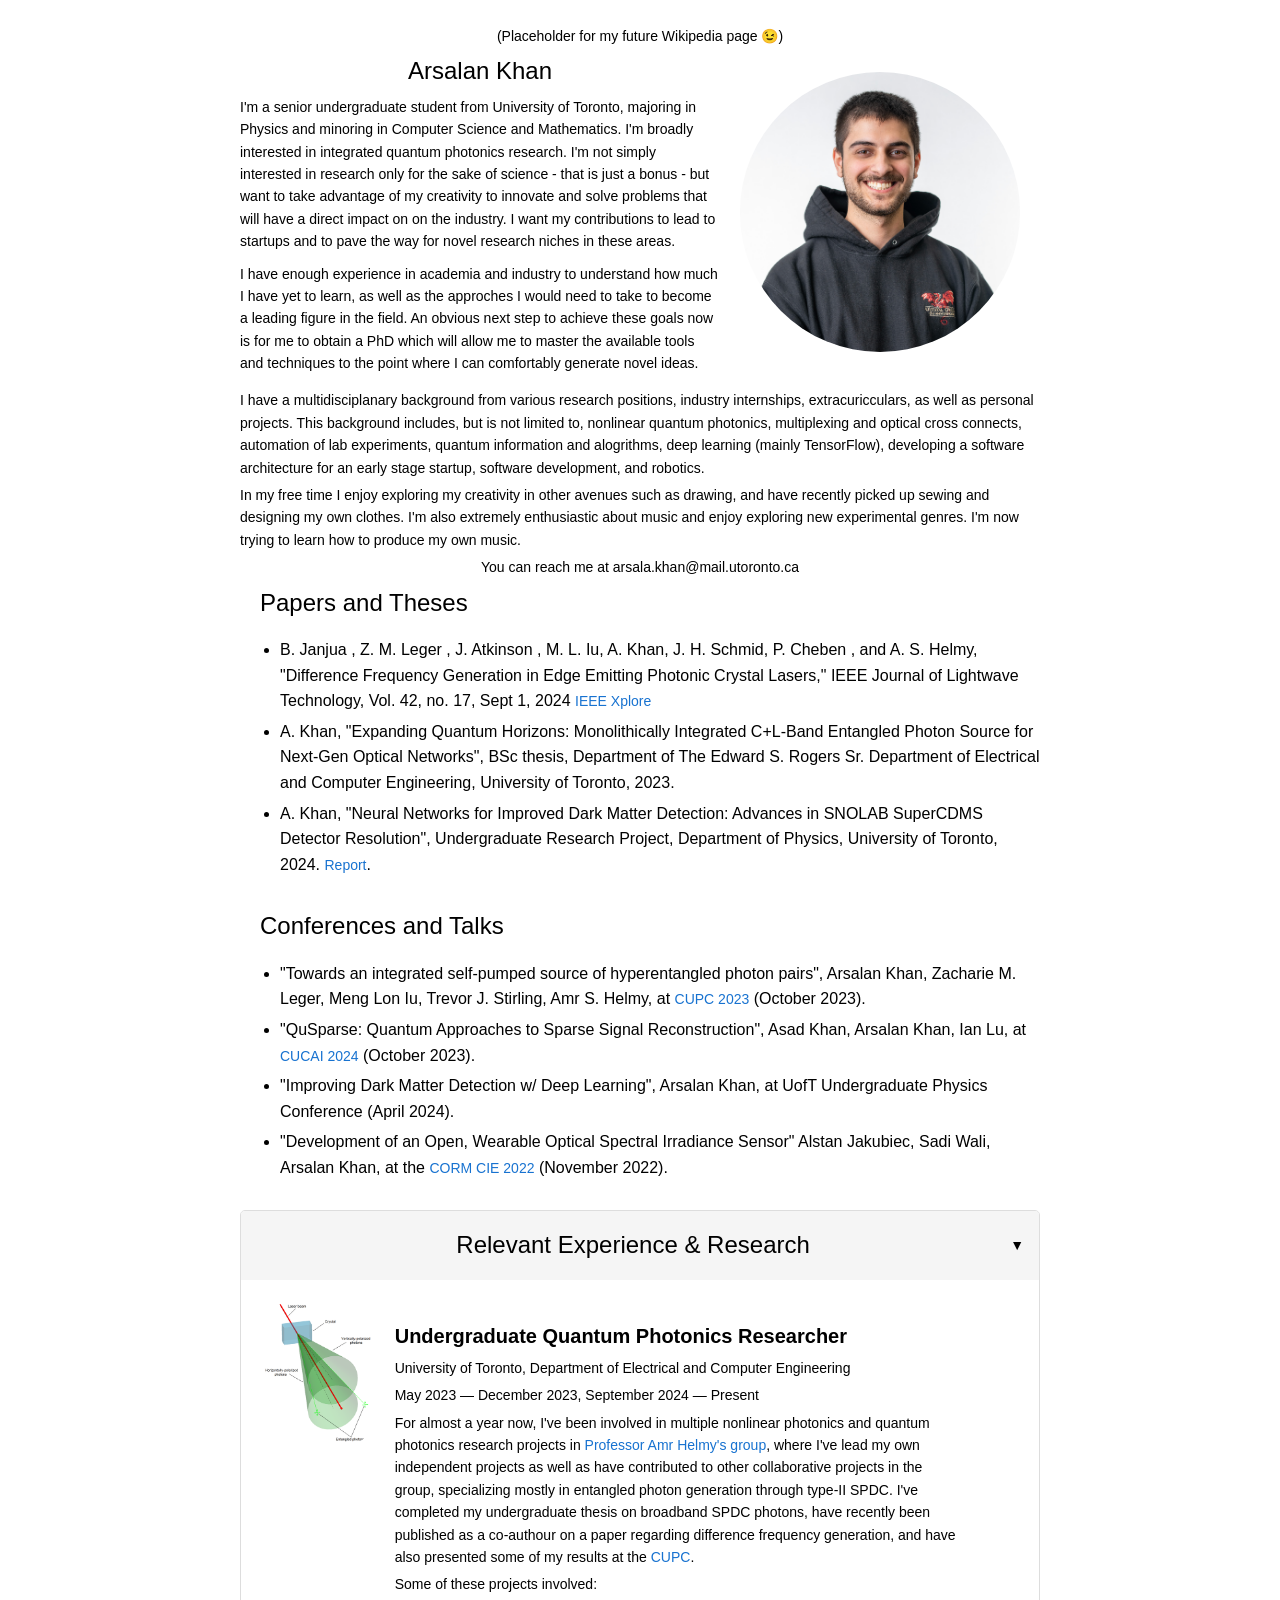
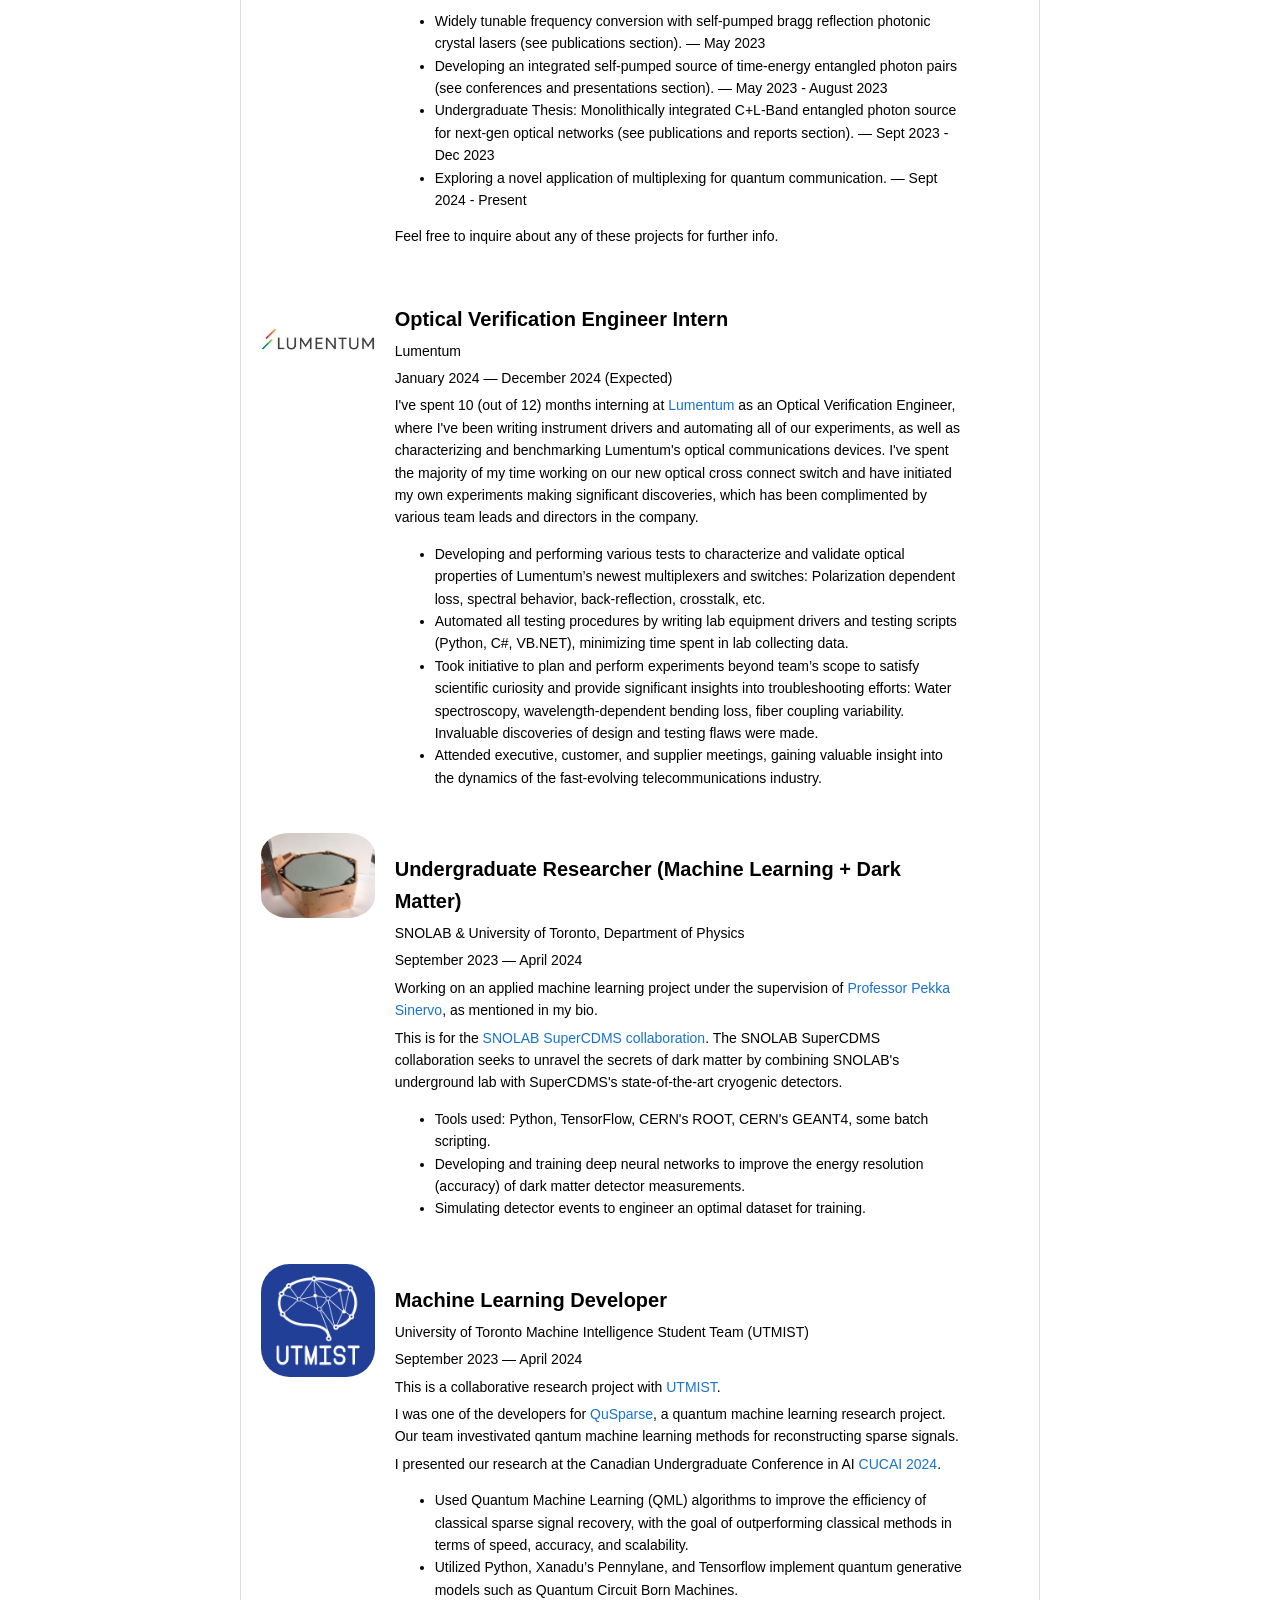
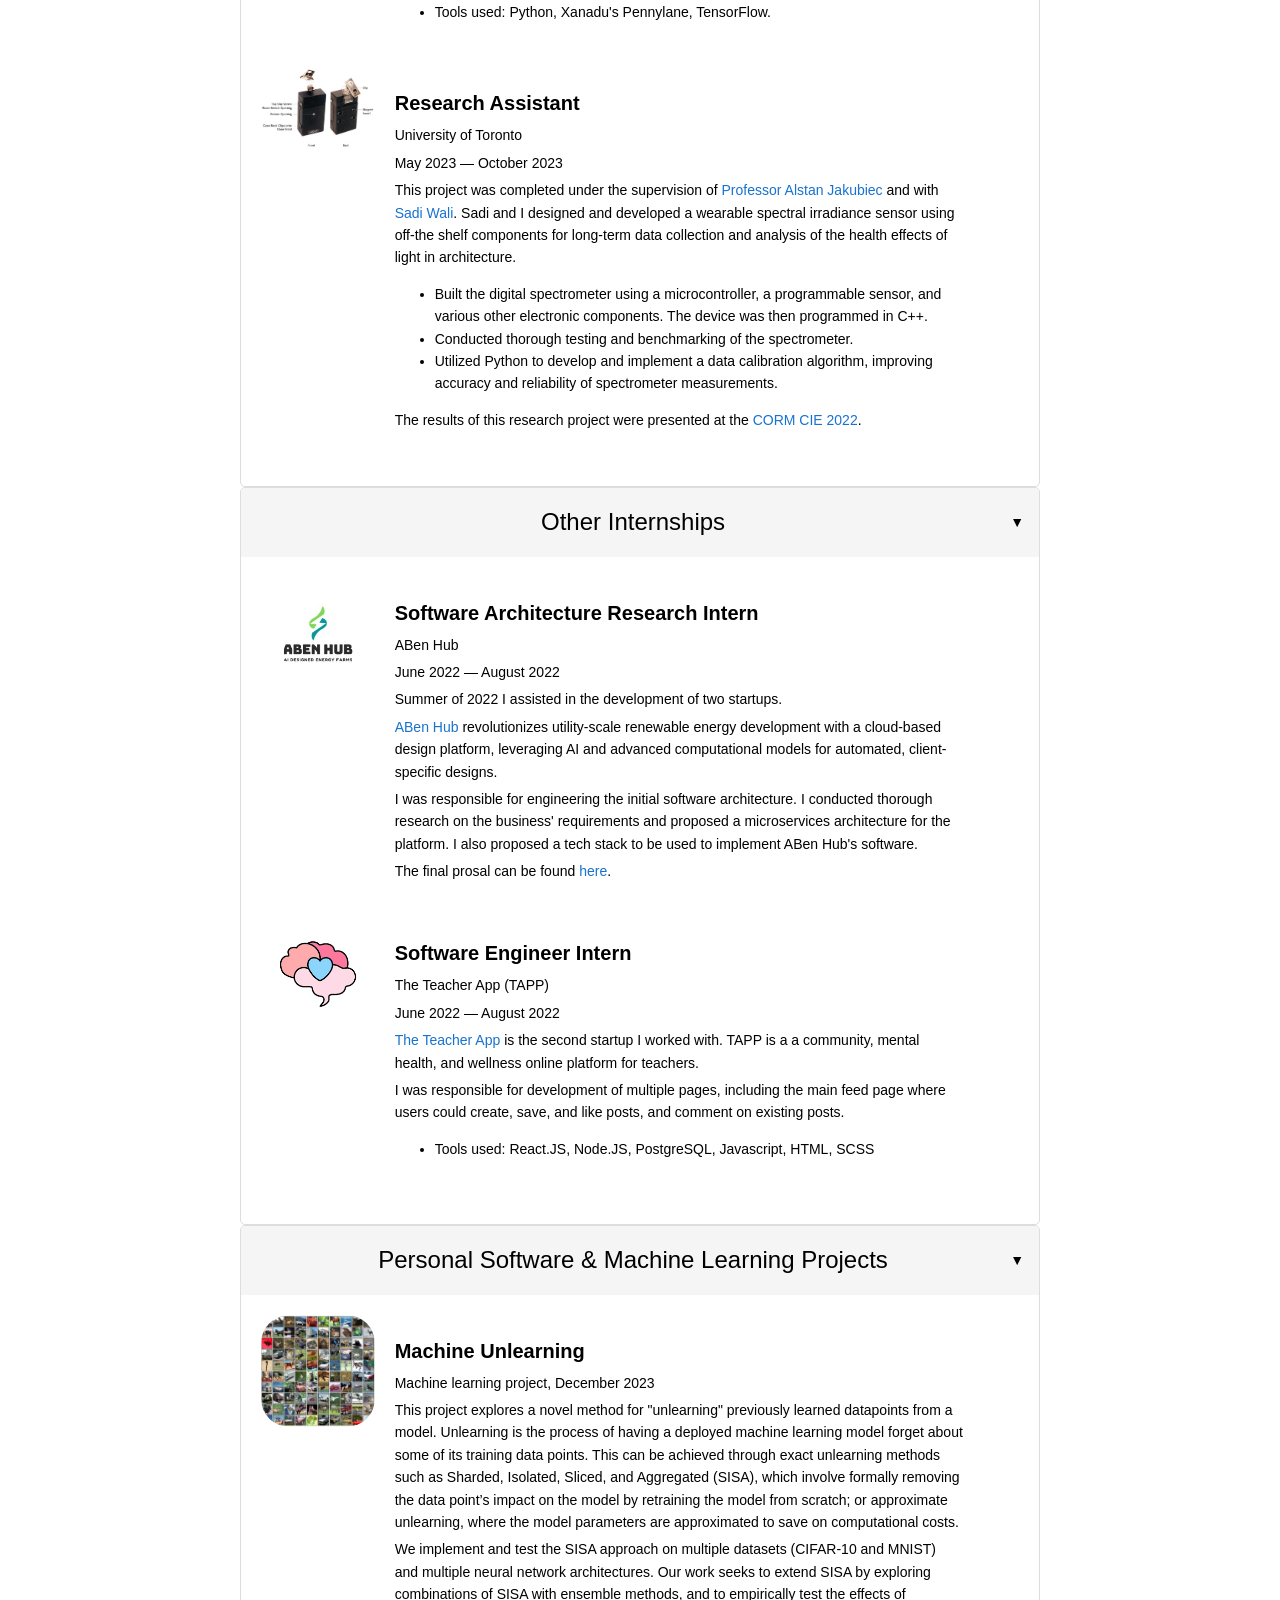
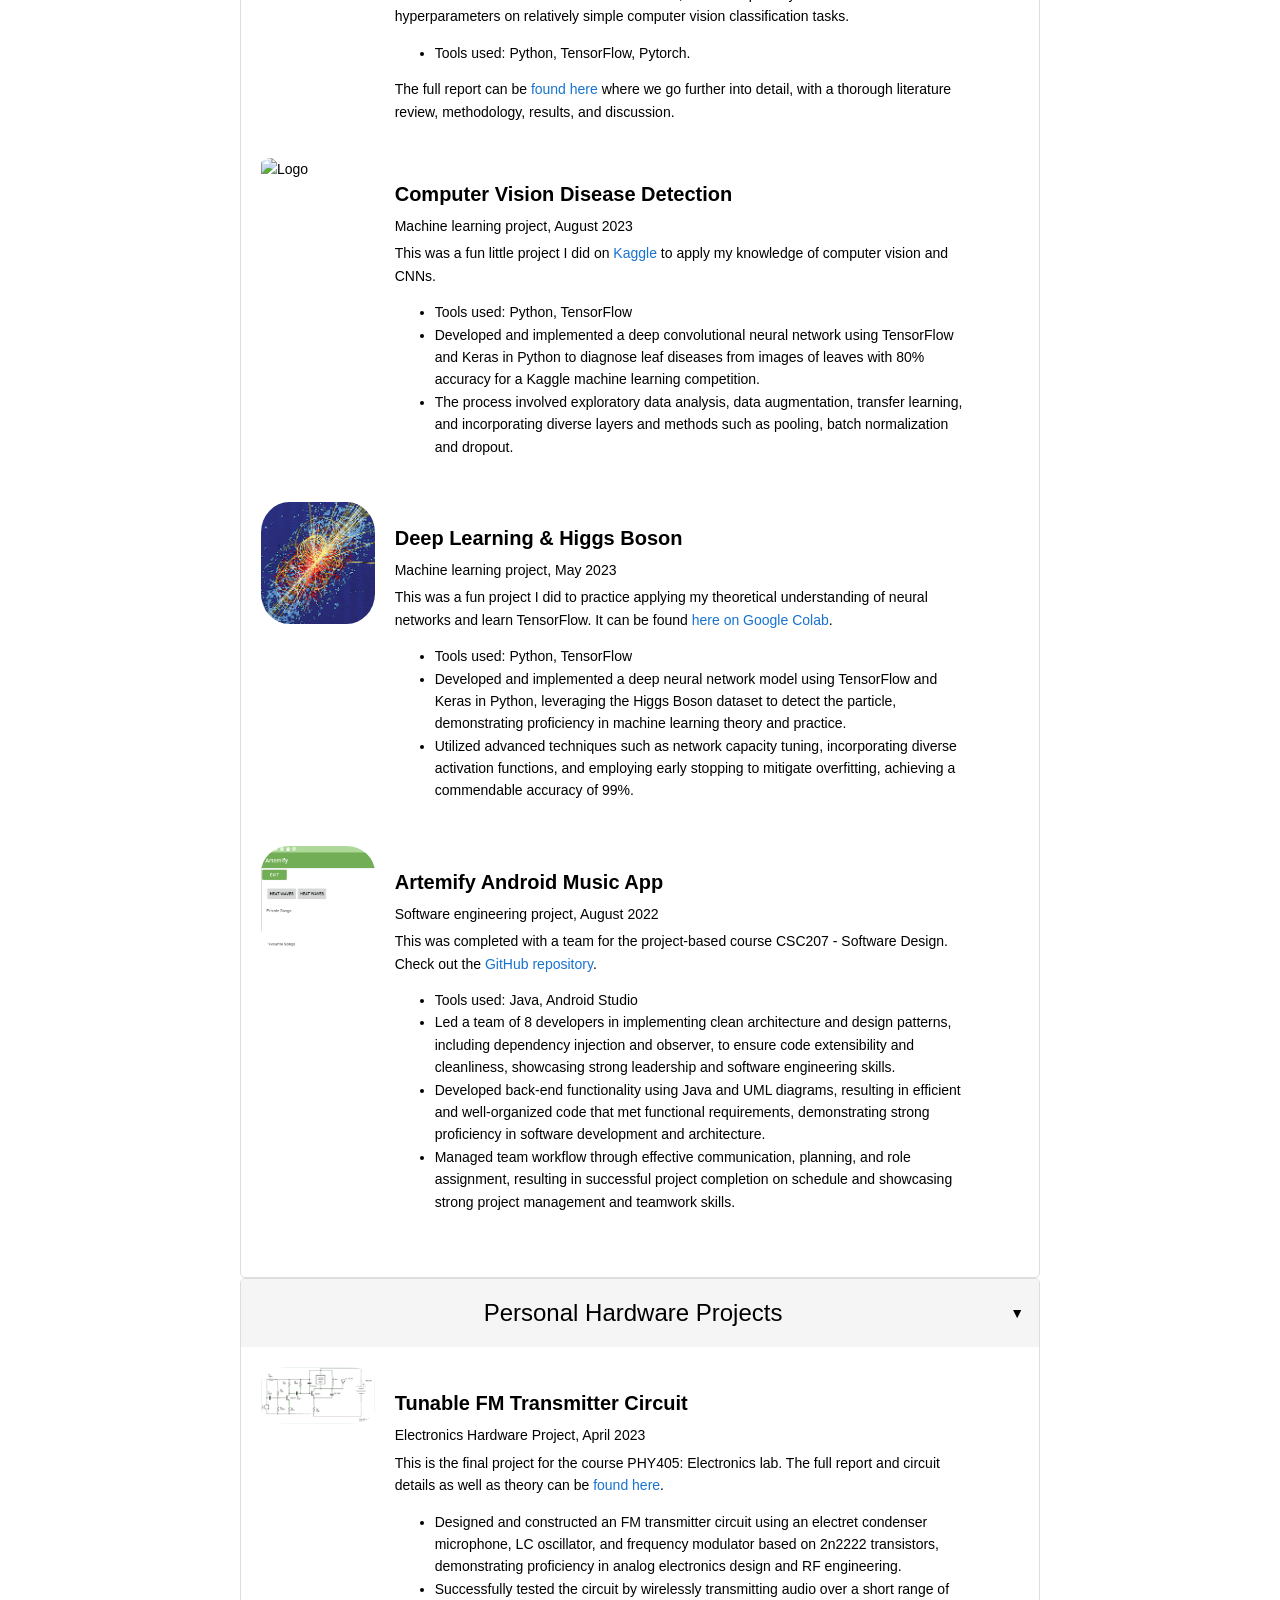
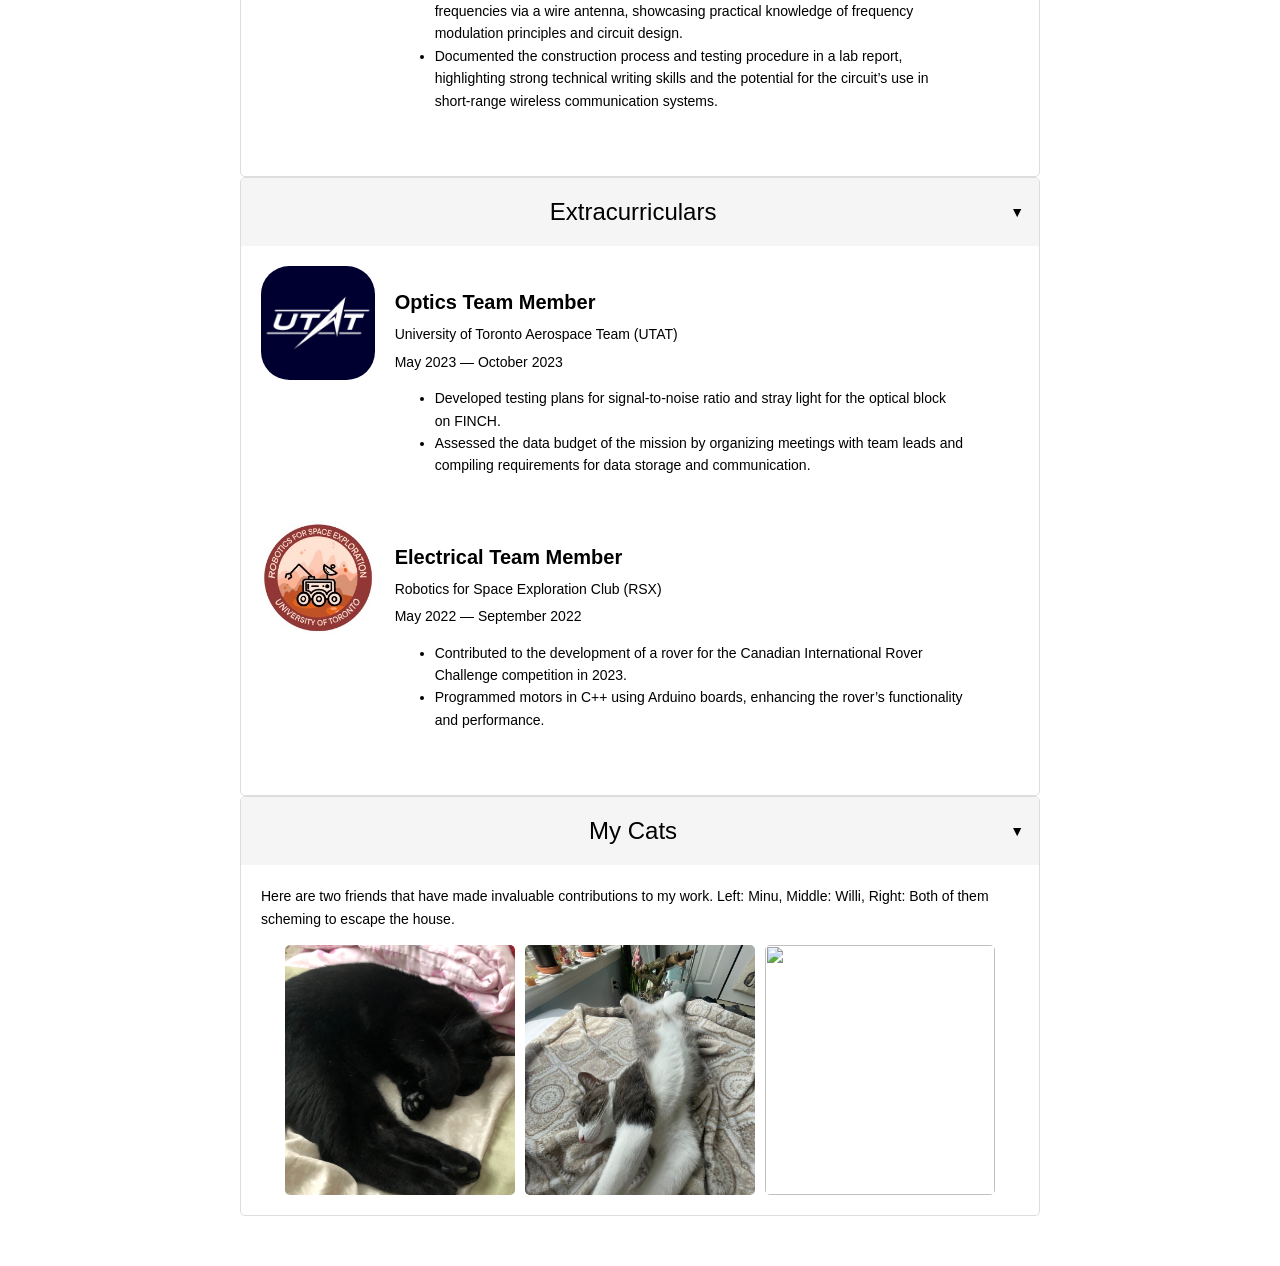
==== index.html @ 27b15959 "added email, other small changes." ====
<!DOCTYPE html>
<html lang="en">

<head>
  <meta http-equiv="Content-Type" content="text/html; charset=UTF-8" />

  <title>Arsalan Khan</title>

  <meta name="author" content="Arsalan Khan" />
  <meta name="viewport" content="width=device-width, initial-scale=1" />
  <link rel="shortcut icon" href="images/favicon/favicon.ico" type="image/x-icon" />
  <link rel="stylesheet" type="text/css" href="stylesheet.css" />
  <script src="script.js"></script>
</head>

<!----------------------------------------------------- HEADING ----------------------------------------------------->

<body>
  <p style="text-align: center">(Placeholder for my future Wikipedia page &#128521)</p>
  <div class="bio-section">
    <div class="bio-text">
      <h2>Arsalan Khan</h2>
      <!-- <p style="text-align: center">
          Building this site until I earn my own Wikipedia page...
        </p> -->
      <p>
        I'm a senior undergraduate student from University of Toronto,
        majoring in Physics and minoring in Computer Science and Mathematics.
        I'm broadly interested in integrated quantum photonics research. I'm not simply interested in research only for
        the sake of science - that is just a bonus - but want to take advantage of my creativity to innovate and solve
        problems that will have a direct impact on on the industry. I want my contributions to lead to startups and to
        pave the way for novel research niches in these areas.
      </p>
      <p>
        I have enough experience in academia and industry to understand how much I have yet to learn, as well as the
        approches I would need to take to become a leading figure in the field. An obvious next step to achieve
        these goals now is for me to obtain a PhD which will allow me to master the available tools and techniques to
        the point where I can comfortably generate novel ideas.
      </p>
    </div>
    <div class="bio-image">
      <a href="images/Headshot_Square.jpg">
        <img alt="profile photo" src="images/Headshot_Square.jpg" class="hoverZoomLink" />
      </a>
    </div>
  </div>
  <div class="bio-section">
    <div class="bio-text-next">
      <p>
        I have a multidisciplanary background from various research positions, industry internships, extracuricculars,
        as well as personal projects. This background includes, but is not limited to, nonlinear quantum photonics,
        multiplexing and optical cross connects, automation of lab experiments, quantum information and alogrithms, deep
        learning (mainly TensorFlow), developing a software architecture for an early stage startup, software
        development, and robotics.
      </p>
      <p>
        In my free time I enjoy exploring my creativity in other avenues such as drawing, and have recently picked up
        sewing and designing my own clothes. I'm also extremely enthusiastic about music and enjoy exploring new
        experimental genres. I'm now trying to learn how to produce my own music.
      </p>
      <p style="text-align: center;">
        You can reach me at arsala.khan@mail.utoronto.ca
      </p>
    </div>
  </div>

  <div class="portfolio-section">
    <div class="portfolio-heading">Papers and Theses</div>
    <div class="portfolio-subsection">
      <ul class="portfolio-list">
        <li class="portfolio-item">
          B. Janjua , Z. M. Leger , J. Atkinson , M. L. Iu, A. Khan, J. H. Schmid, P. Cheben , and A. S. Helmy,
          "Difference Frequency Generation in Edge Emitting Photonic Crystal Lasers," IEEE Journal of Lightwave
          Technology, Vol. 42, no. 17, Sept 1, 2024 <a href="https://ieeexplore.ieee.org/document/10540168">IEEE
            Xplore</a>
        </li>
        <li class="portfolio-item">
          A. Khan, "Expanding Quantum Horizons: Monolithically Integrated
          C+L-Band Entangled Photon Source for Next-Gen Optical Networks", BSc
          thesis, Department of The Edward S. Rogers Sr. Department of
          Electrical and Computer Engineering, University of Toronto, 2023.
        </li>
        <li class="portfolio-item">
          A. Khan, "Neural Networks for Improved Dark Matter Detection:
          Advances in SNOLAB SuperCDMS Detector Resolution", Undergraduate Research Project, Department of Physics,
          University of
          Toronto, 2024. <a href="data/PHY479_Final_Report.pdf">Report</a>.
        </li>
        <!-- Add more paper titles as needed -->
      </ul>
    </div>
  </div>

  <div class="portfolio-section">
    <div class="portfolio-heading">Conferences and Talks</div>
    <div class="portfolio-subsection">
      <ul class="portfolio-list">
        <li class="portfolio-item">
          "Towards an integrated self-pumped source of hyperentangled photon
          pairs", Arsalan Khan, Zacharie M. Leger, Meng Lon Iu, Trevor J.
          Stirling, Amr S. Helmy, at
          <a href="https://cupc.cap.ca/">CUPC 2023</a> (October 2023).
        </li>
        <li class="portfolio-item">
          "QuSparse: Quantum Approaches to Sparse Signal Reconstruction", Asad
          Khan, Arsalan Khan, Ian Lu, at
          <a href="https://www.cucai.ca/">CUCAI 2024</a> (October 2023).
        </li>
        <li class="portfolio-item">
          "Improving Dark Matter Detection w/ Deep Learning", Arsalan Khan, at
          UofT Undergraduate Physics Conference (April 2024).
        </li>
        <li class="portfolio-item">
          "Development of an Open, Wearable Optical Spectral Irradiance
          Sensor" Alstan Jakubiec, Sadi Wali, Arsalan Khan, at the
          <a href="https://cormusa.org/">CORM CIE 2022</a>
          (November 2022).
        </li>
        <!-- Add more paper titles as needed -->
      </ul>
    </div>
  </div>

  <!----------------------------------------------------- RESEARCH ----------------------------------------------------->
  <div class="experience-section">
    <div class="experience-header">
      <h2>Relevant Experience & Research</h2>
      <div class="dropdown-button">&#9660;</div>
    </div>
    <div class="experience-content">
      <div class="experience-item">
        <div class="experience-logo">
          <img src="images/SPDC.png" alt="Logo" />
        </div>
        <div class="experience-details">
          <h3>Undergraduate Quantum Photonics Researcher</h3>
          <p>
            University of Toronto, Department of Electrical and Computer
            Engineering
          </p>
          <p>May 2023 — December 2023, September 2024 — Present</p>
          <p>
            For almost a year now, I've been involved in multiple nonlinear photonics and quantum photonics research
            projects in <a href="http://rocket.light.utoronto.ca/helmy/">Professor Amr Helmy's group</a>, where I've
            lead my own independent projects as well as have contributed to other collaborative projects in the group,
            specializing mostly in entangled photon generation through type-II SPDC. I've completed my undergraduate
            thesis on broadband SPDC photons, have recently been published as a co-authour on a paper regarding
            difference frequency generation, and have also presented some of my results at the <a
              href="https://cupc.cap.ca/">CUPC</a>.
          </p>
          <p>Some of these projects involved:</p>
          <ul>
            <li>
              Widely tunable frequency conversion with self-pumped bragg
              reflection photonic crystal lasers (see publications section). — May 2023
            </li>
            <li>
              Developing an integrated self-pumped source of time-energy
              entangled photon pairs (see conferences and presentations
              section). — May 2023 - August 2023
            </li>
            <li>
              Undergraduate Thesis: Monolithically integrated C+L-Band
              entangled photon source for next-gen optical networks (see
              publications and reports section). — Sept 2023 - Dec 2023
            </li>
            <li>
              Exploring a novel application of multiplexing for quantum communication. — Sept 2024 - Present
            </li>
          </ul>
          <p>
            Feel free to inquire about any of these projects for further info.
          </p>
        </div>
      </div>

      <div class="experience-item">
        <div class="experience-logo">
          <img src="images/lumentum.jpeg" alt="Logo" />
        </div>
        <div class="experience-details">
          <h3>Optical Verification Engineer Intern</h3>
          <p>Lumentum</p>
          <p>January 2024 — December 2024 (Expected)</p>
          <p>
            I've spent 10 (out of 12) months interning at <a href="https://www.lumentum.com/en">Lumentum</a> as an
            Optical
            Verification Engineer, where I've been writing instrument drivers and automating all of our experiments, as
            well
            as characterizing and benchmarking Lumentum's optical communications devices. I've spent the majority of my
            time
            working on our new optical cross connect switch and have initiated my own experiments making significant
            discoveries, which has been complimented by various team leads and directors in the company.
          </p>
          <ul>
            <li>
              Developing and performing various tests to characterize and validate optical properties of Lumentum’s
              newest
              multiplexers and switches: Polarization dependent loss, spectral behavior, back-reflection, crosstalk,
              etc.</li>
            <li>Automated all testing procedures by writing lab equipment drivers and testing scripts (Python, C#,
              VB.NET), minimizing time spent in lab collecting data.</li>
            <li>Took initiative to plan and perform experiments beyond team’s scope to satisfy scientific curiosity and
              provide significant insights into troubleshooting efforts: Water spectroscopy, wavelength-dependent
              bending loss,
              fiber coupling variability. Invaluable discoveries of design and testing flaws were made.</li>
            <li>Attended executive, customer, and supplier meetings, gaining valuable insight into the dynamics of the
              fast-evolving telecommunications industry.
            </li>
          </ul>
        </div>
      </div>

      <div class="experience-item">
        <div class="experience-logo">
          <img src="images/SuperCDMS.jpeg" alt="Logo" />
        </div>
        <div class="experience-details">
          <h3>Undergraduate Researcher (Machine Learning + Dark Matter)</h3>
          <p>SNOLAB & University of Toronto, Department of Physics</p>
          <p>September 2023 — April 2024</p>
          <p>
            Working on an applied machine learning project under the
            supervision of
            <a href="https://scholar.google.com/citations?user=k9L6jPYAAAAJ&hl=en">Professor Pekka Sinervo</a>, as
            mentioned in my bio.
          </p>
          <p>
            This is for the
            <a href="https://www.snolab.ca/experiment/supercdms/">SNOLAB SuperCDMS collaboration</a>. The SNOLAB
            SuperCDMS collaboration seeks to unravel the secrets
            of dark matter by combining SNOLAB's underground lab with
            SuperCDMS's state-of-the-art cryogenic detectors.
          </p>
          <ul>
            <li>
              Tools used: Python, TensorFlow, CERN's ROOT, CERN's GEANT4, some
              batch scripting.
            </li>
            <li>
              Developing and training deep neural networks to improve the
              energy resolution (accuracy) of dark matter detector
              measurements.
            </li>
            <li>
              Simulating detector events to engineer an optimal dataset for
              training.
            </li>
          </ul>
        </div>
      </div>

      <div class="experience-item">
        <div class="experience-logo">
          <img src="images/UTMIST_logo.png" alt="Logo" />
        </div>
        <div class="experience-details">
          <h3>Machine Learning Developer</h3>
          <p>
            University of Toronto Machine Intelligence Student Team (UTMIST)
          </p>
          <p>September 2023 — April 2024</p>
          <p>
            This is a collaborative research project with
            <a href="https://utmist.gitlab.io/">UTMIST</a>.
          </p>
          <p>
            I was one of the developers for
            <a href="https://utmist.gitlab.io/projects/qusparse/">QuSparse</a>, a quantum machine learning research
            project. Our team investivated qantum machine learning methods for reconstructing sparse signals.
          </p>
          <p>
            I presented our research at the Canadian Undergraduate Conference in AI <a
              href="https://www.cucai.ca/">CUCAI 2024</a>.
          </p>
          <ul>
            <li>
              Used Quantum Machine Learning (QML) algorithms to improve the efficiency of classical sparse signal
              recovery, with the goal of outperforming classical methods in terms of speed, accuracy, and scalability.
            </li>
            <li>Utilized Python, Xanadu’s Pennylane, and Tensorflow implement quantum generative models such as Quantum
              Circuit Born Machines.
            </li>
            <li>Tools used: Python, Xanadu's Pennylane, TensorFlow.</li>
          </ul>
        </div>
      </div>

      <div class="experience-item">
        <div class="experience-logo">
          <img src="images/NL_cased.png" alt="Logo" />
        </div>
        <div class="experience-details">
          <h3>Research Assistant</h3>
          <p>University of Toronto</p>
          <p>May 2023 — October 2023</p>
          This project was completed under the supervision of
          <a href="https://www.daniels.utoronto.ca/people/core-faculty/alstan-jakubiec">Professor Alstan Jakubiec</a>
          and with
          <a href="https://www.linkedin.com/in/sadi-wali-045172103/?originalSubdomain=ca">Sadi Wali</a>. Sadi and I
          designed and developed a wearable spectral irradiance
          sensor using off-the shelf components for long-term data collection
          and analysis of the health effects of light in architecture.
          <ul>
            <li>
              Built the digital spectrometer using a microcontroller, a
              programmable sensor, and various other electronic components.
              The device was then programmed in C++.
            </li>
            <li>
              Conducted thorough testing and benchmarking of the spectrometer.
            </li>
            <li>
              Utilized Python to develop and implement a data calibration
              algorithm, improving accuracy and reliability of spectrometer
              measurements.
            </li>
          </ul>
          <p>
            The results of this research project were presented at the
            <a href="https://cormusa.org/">CORM CIE 2022</a>.
          </p>
        </div>
      </div>
    </div>
  </div>

  <!----------------------------------------------------- OTHER INTERNSHIPS --------------------------------------------------->
  <div class="experience-section">
    <div class="experience-header">
      <h2>Other Internships</h2>
      <div class="dropdown-button">&#9660;</div>
    </div>
    <div class="experience-content">
      <div class="experience-item">
        <div class="experience-logo">
          <img src="images/abenhub.jpeg" alt="Logo" />
        </div>
        <div class="experience-details">
          <h3>Software Architecture Research Intern</h3>
          <p>ABen Hub</p>
          <p>June 2022 — August 2022</p>
          <p>Summer of 2022 I assisted in the development of two startups.</p>
          <p>
            <a href="https://abenhub.com/">ABen Hub</a> revolutionizes
            utility-scale renewable energy development with a cloud-based
            design platform, leveraging AI and advanced computational models
            for automated, client-specific designs.
          </p>
          <p>
            I was responsible for engineering the initial software
            architecture. I conducted thorough research on the business'
            requirements and proposed a microservices architecture for the
            platform. I also proposed a tech stack to be used to implement
            ABen Hub's software.
          </p>
          <p>
            The final prosal can be found
            <a href="data/ABenHub_Proposal.pdf">here</a>.
          </p>
        </div>
      </div>

      <div class="experience-item">
        <div class="experience-logo">
          <img src="images/tapp.png" alt="Logo" />
        </div>
        <div class="experience-details">
          <h3>Software Engineer Intern</h3>
          <p>The Teacher App (TAPP)</p>
          <p>June 2022 — August 2022</p>
          <p>
            <a href="https://www.theteacherapp.ca/">The Teacher App</a>
            is the second startup I worked with. TAPP is a a community, mental
            health, and wellness online platform for teachers.
          </p>
          <p>
            I was responsible for development of multiple pages, including the
            main feed page where users could create, save, and like posts, and
            comment on existing posts.
          </p>
          <ul>
            <li>
              Tools used: React.JS, Node.JS, PostgreSQL, Javascript, HTML,
              SCSS
            </li>
          </ul>
        </div>
      </div>
    </div>
  </div>

  <!----------------------------------------------------- SOFTWARE & ML --------------------------------------------------->
  <div class="experience-section">
    <div class="experience-header">
      <h2>Personal Software & Machine Learning Projects</h2>
      <div class="dropdown-button">&#9660;</div>
    </div>
    <div class="experience-content">
      <div class="experience-item">
        <div class="experience-logo">
          <img src="images/CIFAR.png" alt="Logo" />
        </div>
        <div class="experience-details">
          <h3>Machine Unlearning</h3>
          <p>Machine learning project, December 2023</p>
          <p>
            This project explores a novel method for "unlearning" previously
            learned datapoints from a model. Unlearning is the process of
            having a deployed machine learning model forget about some of its
            training data points. This can be achieved through exact
            unlearning methods such as Sharded, Isolated, Sliced, and
            Aggregated (SISA), which involve formally removing the data
            point’s impact on the model by retraining the model from scratch;
            or approximate unlearning, where the model parameters are
            approximated to save on computational costs.
          </p>
          <p>
            We implement and test the SISA approach on multiple datasets
            (CIFAR-10 and MNIST) and multiple neural network architectures.
            Our work seeks to extend SISA by exploring combinations of SISA
            with ensemble methods, and to empirically test the effects of
            hyperparameters on relatively simple computer vision
            classification tasks.
          </p>
          <ul>
            <li>Tools used: Python, TensorFlow, Pytorch.</li>
          </ul>
          <p>
            The full report can be
            <a href="data/Machine_Unlearning.pdf">found here</a>
            where we go further into detail, with a thorough literature
            review, methodology, results, and discussion.
          </p>
        </div>
      </div>

      <div class="experience-item">
        <div class="experience-logo">
          <img src="images/cassava.png" alt="Logo" />
        </div>
        <div class="experience-details">
          <h3>Computer Vision Disease Detection</h3>
          <p>Machine learning project, August 2023</p>
          <p>
            This was a fun little project I did on
            <a href="https://www.kaggle.com/code/arsalan1322/cassava-leaf-disease-submission">Kaggle</a>
            to apply my knowledge of computer vision and CNNs.
          </p>
          <ul>
            <li>Tools used: Python, TensorFlow</li>
            <li>
              Developed and implemented a deep convolutional neural network
              using TensorFlow and Keras in Python to diagnose leaf diseases
              from images of leaves with 80% accuracy for a Kaggle machine
              learning competition.
            </li>
            <li>
              The process involved exploratory data analysis, data
              augmentation, transfer learning, and incorporating diverse
              layers and methods such as pooling, batch normalization and
              dropout.
            </li>
          </ul>
        </div>
      </div>

      <div class="experience-item">
        <div class="experience-logo">
          <img src="images/higgs.jpeg" alt="Logo" />
        </div>
        <div class="experience-details">
          <h3>Deep Learning & Higgs Boson</h3>
          <p>Machine learning project, May 2023</p>
          <p>
            This was a fun project I did to practice applying my theoretical
            understanding of neural networks and learn TensorFlow. It can be
            found
            <a href="https://colab.research.google.com/drive/1bWxZK-aXTazlPat7eHZ9noCRFstBZQm5?usp=sharing">here on
              Google Colab</a>.
          </p>
          <ul>
            <li>Tools used: Python, TensorFlow</li>
            <li>
              Developed and implemented a deep neural network model using
              TensorFlow and Keras in Python, leveraging the Higgs Boson
              dataset to detect the particle, demonstrating proficiency in
              machine learning theory and practice.
            </li>
            <li>
              Utilized advanced techniques such as network capacity tuning,
              incorporating diverse activation functions, and employing early
              stopping to mitigate overfitting, achieving a commendable
              accuracy of 99%.
            </li>
          </ul>
        </div>
      </div>

      <div class="experience-item">
        <div class="experience-logo">
          <img src="images/artemify2.png" alt="Logo" />
        </div>
        <div class="experience-details">
          <h3>Artemify Android Music App</h3>
          <p>Software engineering project, August 2022</p>
          <p>
            This was completed with a team for the project-based course CSC207
            - Software Design. Check out the
            <a href="https://github.com/chendo29/group_0244_ArtemifyPhase2Prod">GitHub repository</a>.
          </p>
          <ul>
            <li>Tools used: Java, Android Studio</li>
            <li>
              Led a team of 8 developers in implementing clean architecture
              and design patterns, including dependency injection and
              observer, to ensure code extensibility and cleanliness,
              showcasing strong leadership and software engineering skills.
            </li>
            <li>
              Developed back-end functionality using Java and UML diagrams,
              resulting in efficient and well-organized code that met
              functional requirements, demonstrating strong proficiency in
              software development and architecture.
            </li>
            <li>
              Managed team workflow through effective communication, planning,
              and role assignment, resulting in successful project completion
              on schedule and showcasing strong project management and
              teamwork skills.
            </li>
          </ul>
        </div>
      </div>
    </div>
  </div>

  <!----------------------------------------------------- HARDWARE --------------------------------------------------->
  <div class="experience-section">
    <div class="experience-header">
      <h2>Personal Hardware Projects</h2>
      <div class="dropdown-button">&#9660;</div>
    </div>
    <div class="experience-content">
      <div class="experience-item">
        <div class="experience-logo">
          <img src="images/fm_transmitter.jpeg" alt="Logo" />
        </div>
        <div class="experience-details">
          <h3>Tunable FM Transmitter Circuit</h3>
          <p>Electronics Hardware Project, April 2023</p>
          <p>
            This is the final project for the course PHY405: Electronics lab.
            The full report and circuit details as well as theory can be
            <a href="data/FM_Transmitter.pdf">found here</a>.
          </p>
          <ul>
            <li>
              Designed and constructed an FM transmitter circuit using an
              electret condenser microphone, LC oscillator, and frequency
              modulator based on 2n2222 transistors, demonstrating proficiency
              in analog electronics design and RF engineering.
            </li>
            <li>
              Successfully tested the circuit by wirelessly transmitting audio
              over a short range of frequencies via a wire antenna, showcasing
              practical knowledge of frequency modulation principles and
              circuit design.
            </li>
            <li>
              Documented the construction process and testing procedure in a
              lab report, highlighting strong technical writing skills and the
              potential for the circuit’s use in short-range wireless
              communication systems.
            </li>
          </ul>
        </div>
      </div>
    </div>
  </div>

  <!----------------------------------------------------- EXTRACURRICULARS --------------------------------------------------->
  <div class="experience-section">
    <div class="experience-header">
      <h2>Extracurriculars</h2>
      <div class="dropdown-button">&#9660;</div>
    </div>
    <div class="experience-content">
      <div class="experience-item">
        <div class="experience-logo">
          <img src="images/UTAT_logo.png" alt="Logo" />
        </div>
        <div class="experience-details">
          <h3>Optics Team Member</h3>
          <p>University of Toronto Aerospace Team (UTAT)</p>
          <p>May 2023 — October 2023</p>
          <ul>
            <li>
              Developed testing plans for signal-to-noise ratio and stray light for the optical block on FINCH.
            </li>
            <li>Assessed the data budget of the mission by organizing meetings with team leads and compiling
              requirements for data
              storage and communication.
            </li>
          </ul>
        </div>
      </div>

      <div class="experience-item">
        <div class="experience-logo">
          <img src="images/RSX_logo.jpeg" alt="Logo" />
        </div>
        <div class="experience-details">
          <h3>Electrical Team Member</h3>
          <p>Robotics for Space Exploration Club (RSX)</p>
          <p>May 2022 — September 2022</p>
          <ul>
            <li>
              Contributed to the development of a rover for the Canadian International Rover Challenge competition in
              2023.
            </li>
            <li>
              Programmed motors in C++ using Arduino boards, enhancing the rover’s functionality and performance.
            </li>
          </ul>
        </div>
      </div>
    </div>
  </div>

  <!----------------------------------------------------- Cats --------------------------------------------------->
  <div class="experience-section">
    <div class="experience-header">
      <h2>My Cats</h2>
      <div class="dropdown-button">&#9660;</div>
    </div>
    <div class="experience-content">
      Here are two friends that have made invaluable contributions to my work. Left: Minu, Middle: Willi, Right: Both of
      them scheming to escape the house.
      <div class="cat-gallery">
        <img src="images/Minu.JPG" /> <img src="images/Willi.JPG" /> <img src="images/MinuAndWilli.JPG" />
      </div>
    </div>
  </div>
  </div>

  <!----------------------------------------------------- END ----------------------------------------------------->
  <div class="space-at-end"></div>
</body>

</html>
---- stylesheet.css ----
/* First half taken from Jon Barron's website */
a {
  color: #1772d0;
  text-decoration: none;
}

a:focus,
a:hover {
  color: #f09228;
  text-decoration: none;
}

body,
td,
th,
tr,
p,
a {
  font-family: "Lato", Verdana, Helvetica, sans-serif;
  font-size: 14px;
}

strong {
  font-family: "Lato", Verdana, Helvetica, sans-serif;
  font-size: 14px;
}

h2 {
  margin: 0;
  font-weight: normal;
  font-family: "Lato", Verdana, Helvetica, sans-serif;
  font-size: 22px;
}

.papertitle {
  font-family: "Lato", Verdana, Helvetica, sans-serif;
  font-size: 14px;
  font-weight: 700;
}

.name {
  padding-top: 20px;
  margin: 0;
  font-family: "Lato", Verdana, Helvetica, sans-serif;
  font-size: 32px;
}

.one {
  width: 160px;
  height: 160px;
  position: relative;
}

.two {
  width: 160px;
  height: 160px;
  position: absolute;
  transition: opacity 0.2s ease-in-out;
  -moz-transition: opacity 0.2s ease-in-out;
  -webkit-transition: opacity 0.2s ease-in-out;
}

.fade {
  transition: opacity 0.2s ease-in-out;
  -moz-transition: opacity 0.2s ease-in-out;
  -webkit-transition: opacity 0.2s ease-in-out;
}

span.highlight {
  background-color: #ffffd0;
}

/* Arsalan's Additions */
body {
  font-family: Arial, sans-serif;
  line-height: 1.6;
  max-width: 800px;
  margin: auto;
  padding: 20px;
}

.experience-section {
  max-width: 800px;
  margin: auto;
  border: 1px solid #ddd;
  border-radius: 5px;
  overflow: hidden;
  transition: max-height 0.3s ease-out;
}

.experience-header {
  padding: 15px;
  background-color: #f5f5f5;
  cursor: pointer;
  user-select: none;
  display: flex;
  align-items: center;
}

.experience-header h2 {
  font-size: 24px;
  margin: 0;
  flex-grow: 1;
}

.dropdown-button {
  cursor: pointer;
  transition: transform 0.3s ease-out;
}

.experience-content {
  padding: 20px;
  overflow: hidden;
  transition: max-height 0.3s ease-out 0.1s;
  /* Add a delay of 0.1s */
}

.experience-item {
  display: flex;
  margin-bottom: 30px;
}

.experience-logo {
  flex-shrink: 0;
  width: 15%;
  padding-right: 20px;
  overflow: hidden;
}

.experience-logo img {
  width: 100%;
  border-radius: 25%;
}

.experience-details {
  width: 75%;
}

.bio-section {
  max-width: 800px;
  margin: auto;
  display: flex;
  justify-content: space-between;
}

.bio-text {
  width: 60%;
  padding: 0%;
  box-sizing: border-box;
}

.bio-text-next {
  width: 100%;
  padding: 0%;
  box-sizing: border-box;
}

.bio-text p {
  margin-bottom: 10px;
}

.bio-image {
  width: 40%;
  max-width: 40%;
  padding: 2.5%;
  box-sizing: border-box;
}

.bio-image img {
  width: 100%;
  max-width: 100%;
  object-fit: cover;
  border-radius: 50%;
}

.space-at-end {
  margin-bottom: 30px;
}

h2 {
  font-size: 24px;
  text-align: center;
}

h3 {
  font-size: 20px;
  margin-bottom: 5px;
}

p {
  margin: 5px 0;
}

/* Papers, reports, conferences, presentations etc. lists */
.portfolio-heading {
  font-size: 24px;
  margin-bottom: 15px;
}

.portfolio-section {
  margin-bottom: 30px;
  margin-left: 20px;
}

.portfolio-subsection {
  margin-bottom: 15px;
}

.portfolio-list {
  padding-left: 20px;
  list-style-type: disc;
  /* Use 'disc' for bullet points */
}

.portfolio-item {
  margin-bottom: 5px;
  font-size: 16px;
  /* Adjust the font size as needed */
}

/* Cats */

.cat-gallery {
  display: flex;
  gap: 10px;
  /* Space between images */
  justify-content: center;
  /* Center images horizontally */
  margin-top: 15px;
  /* Optional: adds spacing between text and images */
}

.cat-gallery img {
  width: 230px;
  /* Set desired width */
  height: 250px;
  /* Set desired height */
  object-fit: cover;
  /* Keeps images properly cropped and aligned */
  border-radius: 5px;
  /* Optional: gives a slight rounding to images */
}
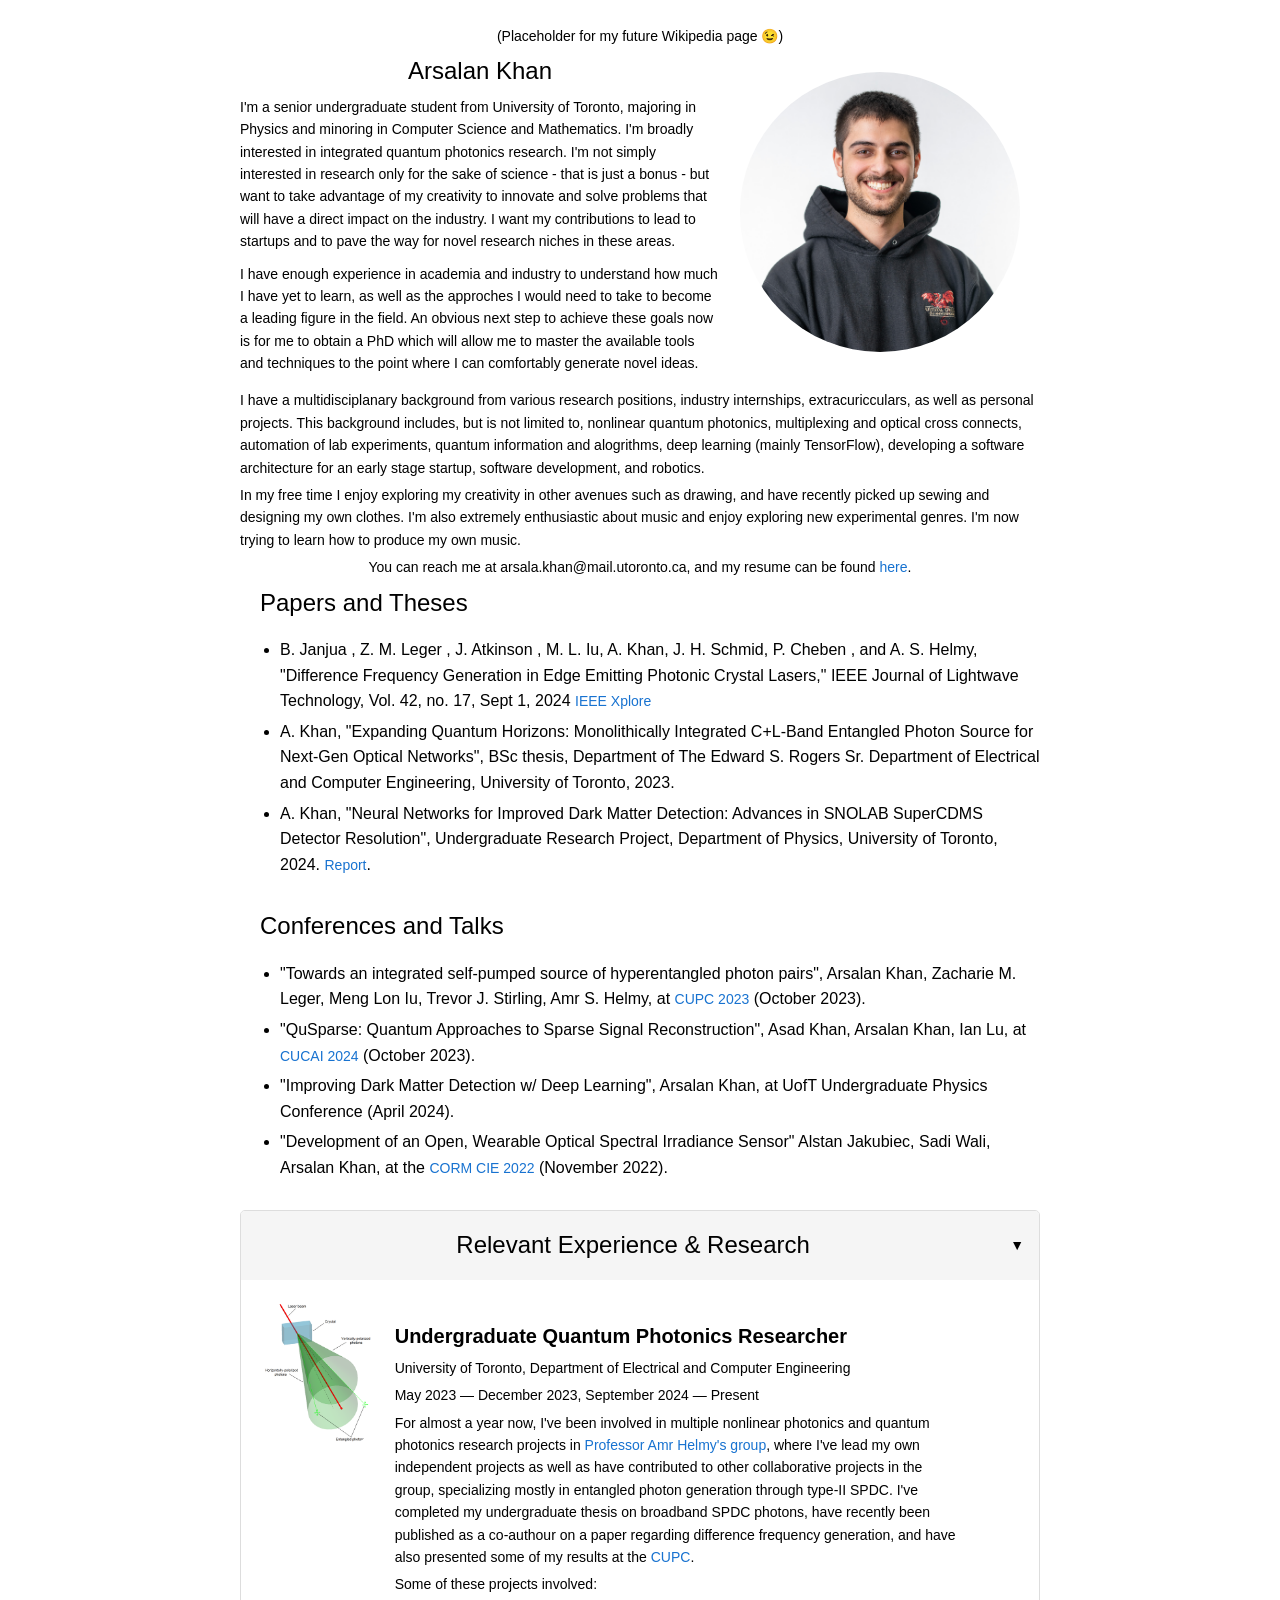
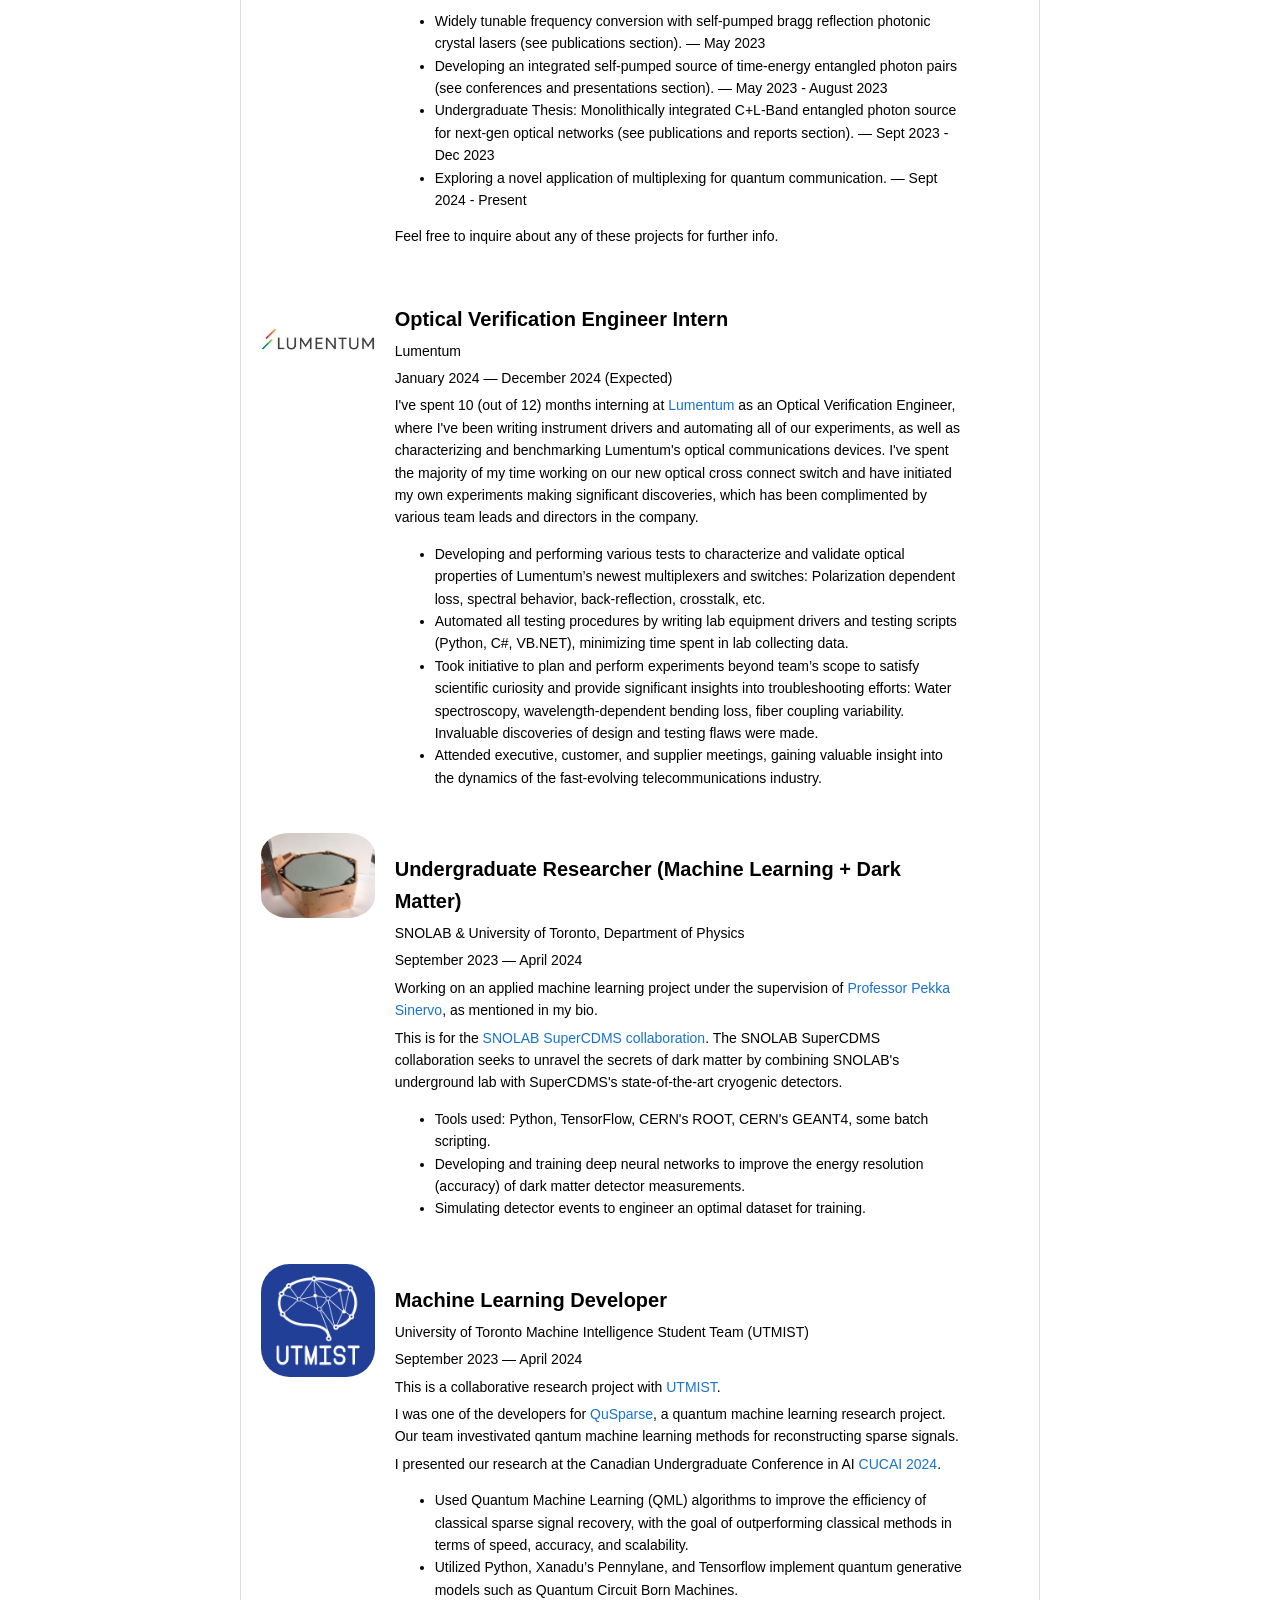
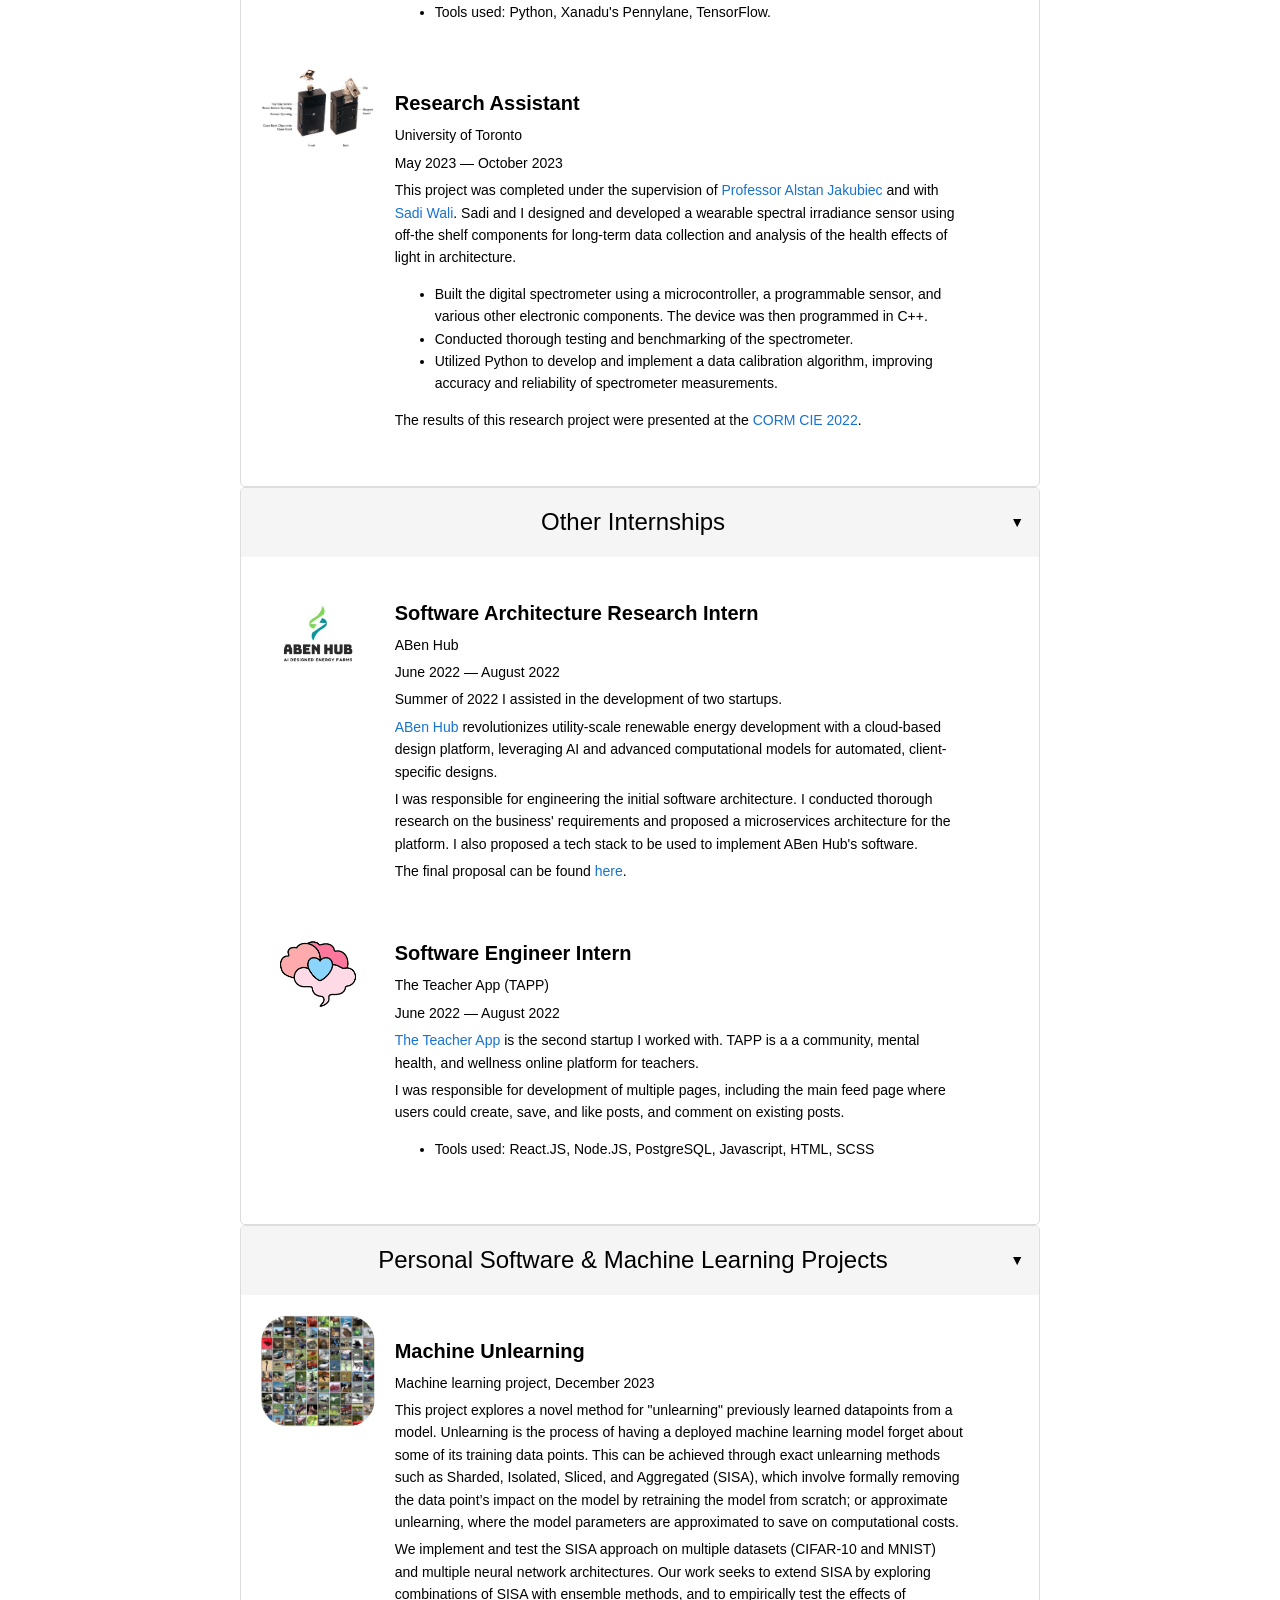
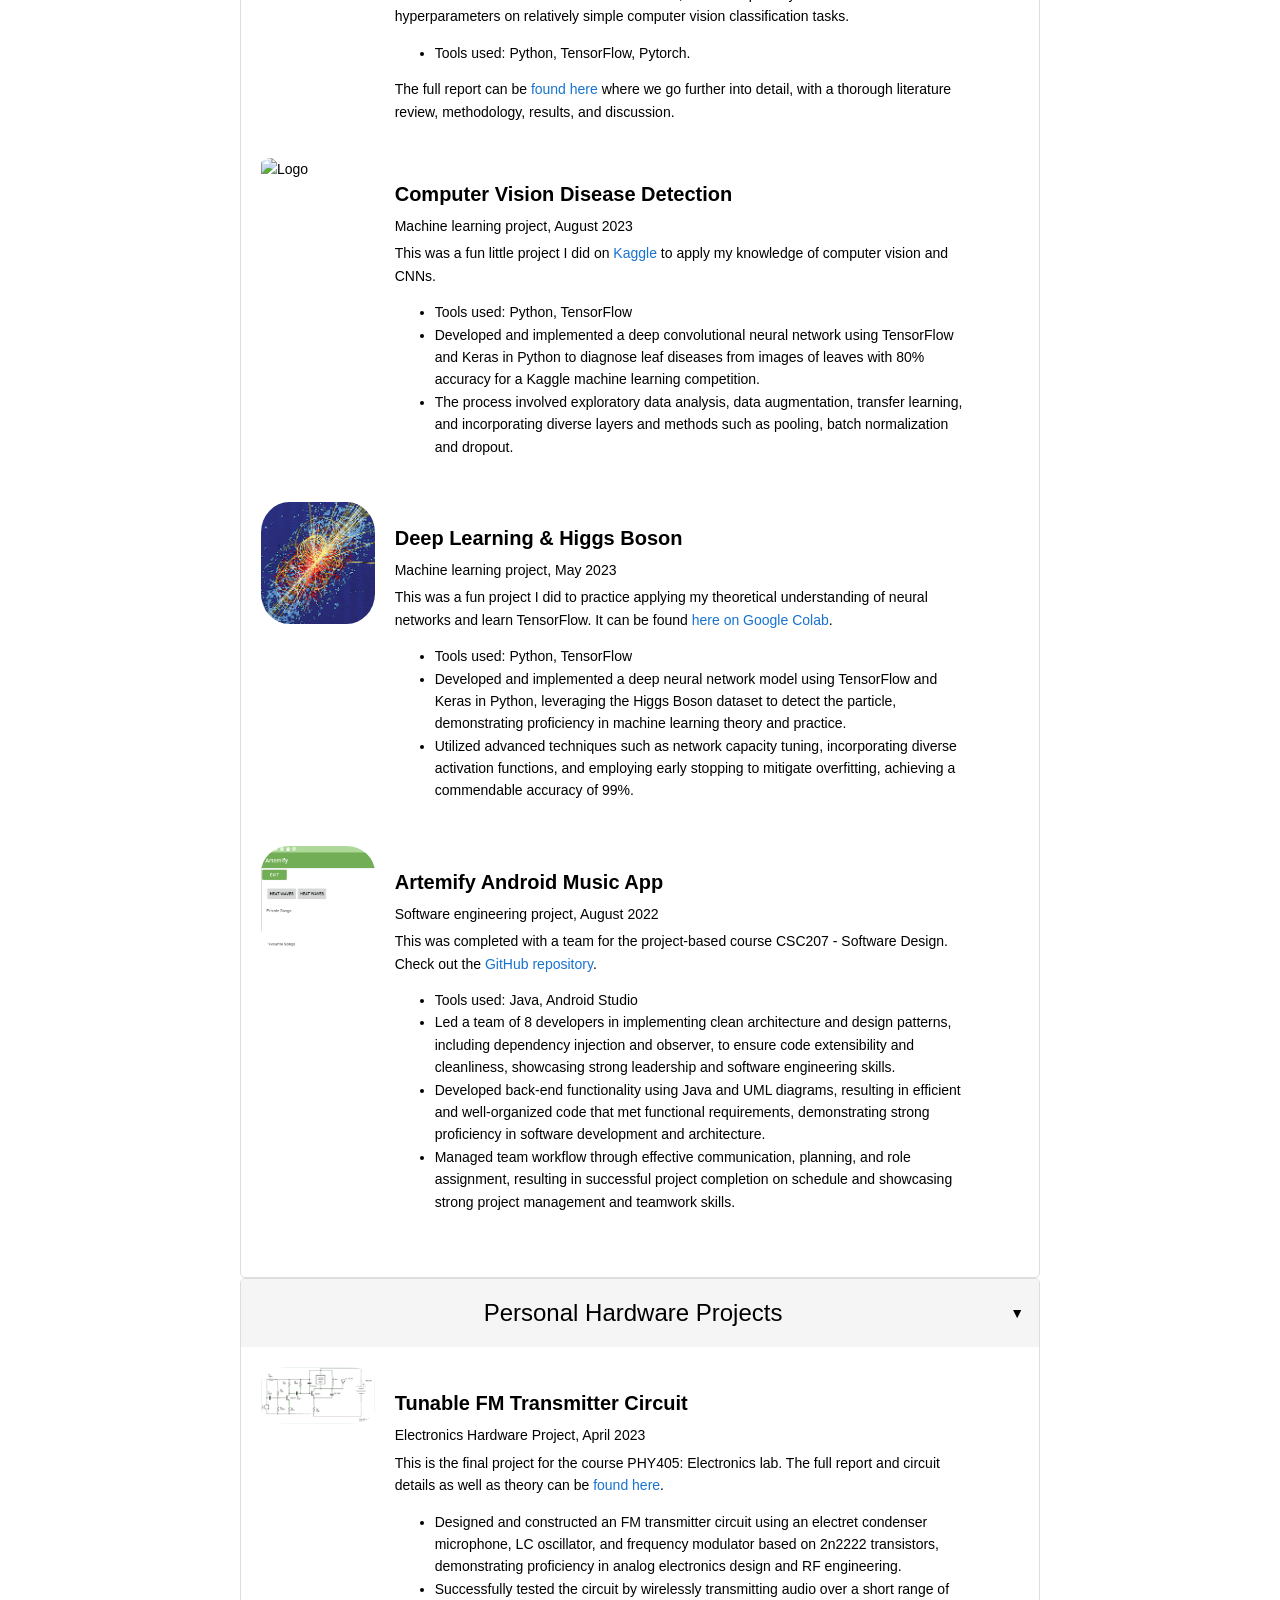
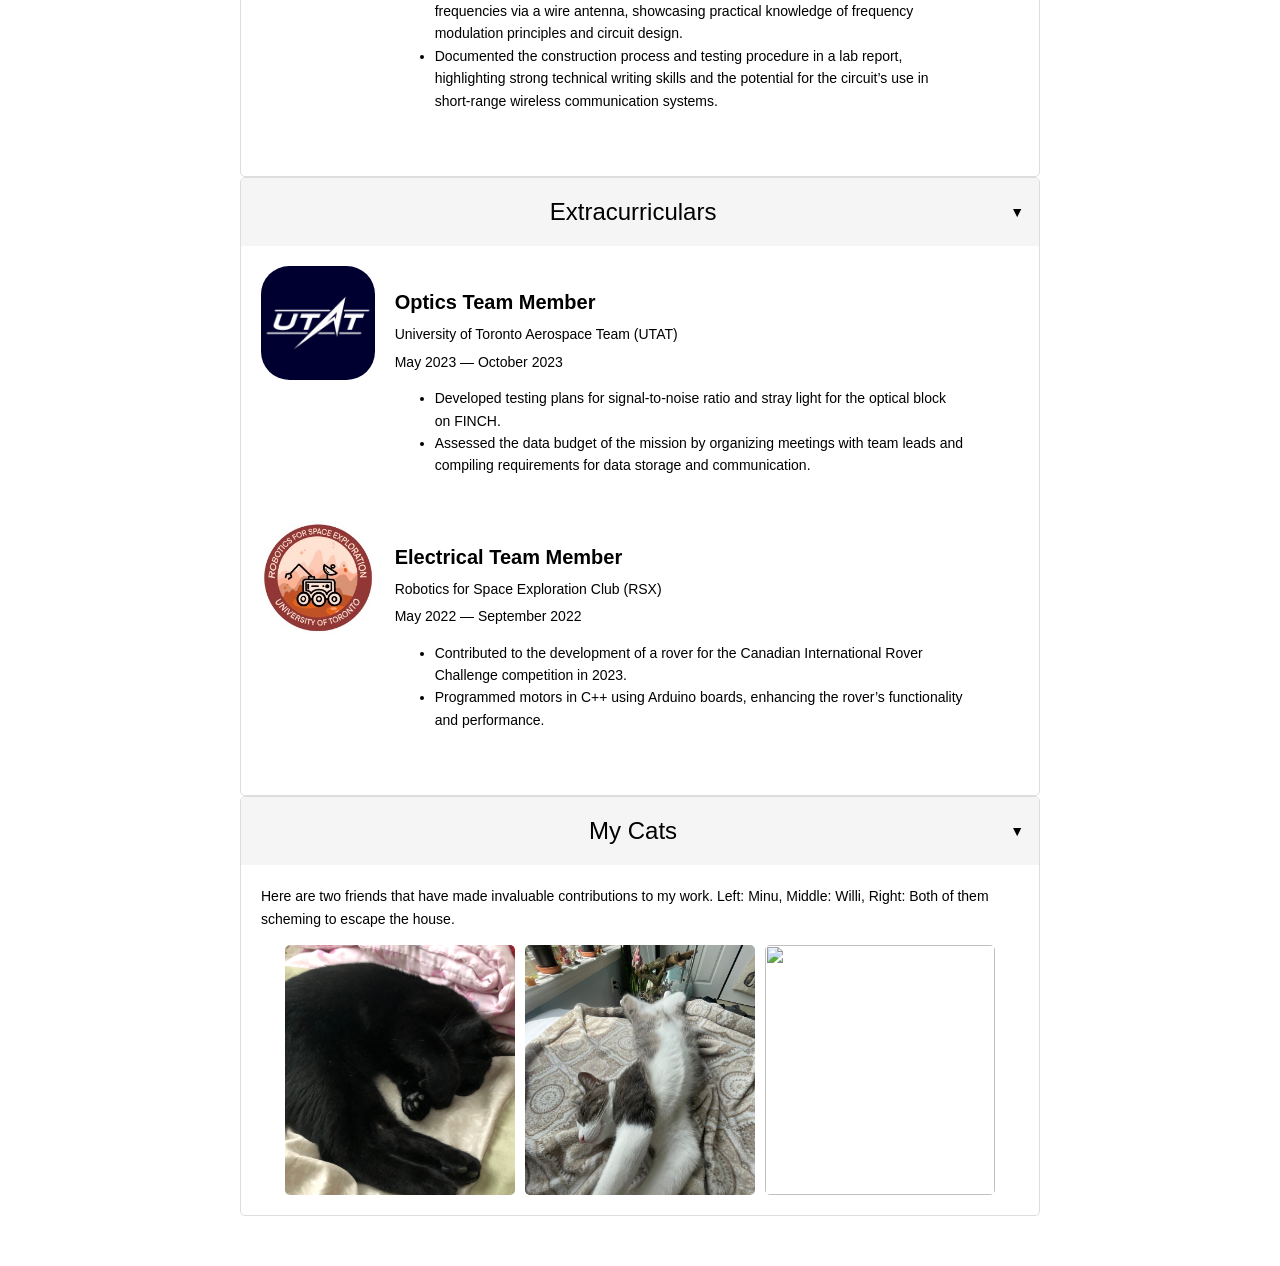
==== commit 74b956d8: "fixed typos, added resume" ====
--- a/index.html
+++ b/index.html
@@ -28,7 +28,7 @@
         majoring in Physics and minoring in Computer Science and Mathematics.
         I'm broadly interested in integrated quantum photonics research. I'm not simply interested in research only for
         the sake of science - that is just a bonus - but want to take advantage of my creativity to innovate and solve
-        problems that will have a direct impact on on the industry. I want my contributions to lead to startups and to
+        problems that will have a direct impact on the industry. I want my contributions to lead to startups and to
         pave the way for novel research niches in these areas.
       </p>
       <p>
@@ -59,7 +59,8 @@
         experimental genres. I'm now trying to learn how to produce my own music.
       </p>
       <p style="text-align: center;">
-        You can reach me at arsala.khan@mail.utoronto.ca
+        You can reach me at arsala.khan@mail.utoronto.ca, and my resume can be found <a
+          href="data/Resume_Arsalan.pdf">here</a>.
       </p>
     </div>
   </div>
@@ -355,7 +356,7 @@
             ABen Hub's software.
           </p>
           <p>
-            The final prosal can be found
+            The final proposal can be found
             <a href="data/ABenHub_Proposal.pdf">here</a>.
           </p>
         </div>
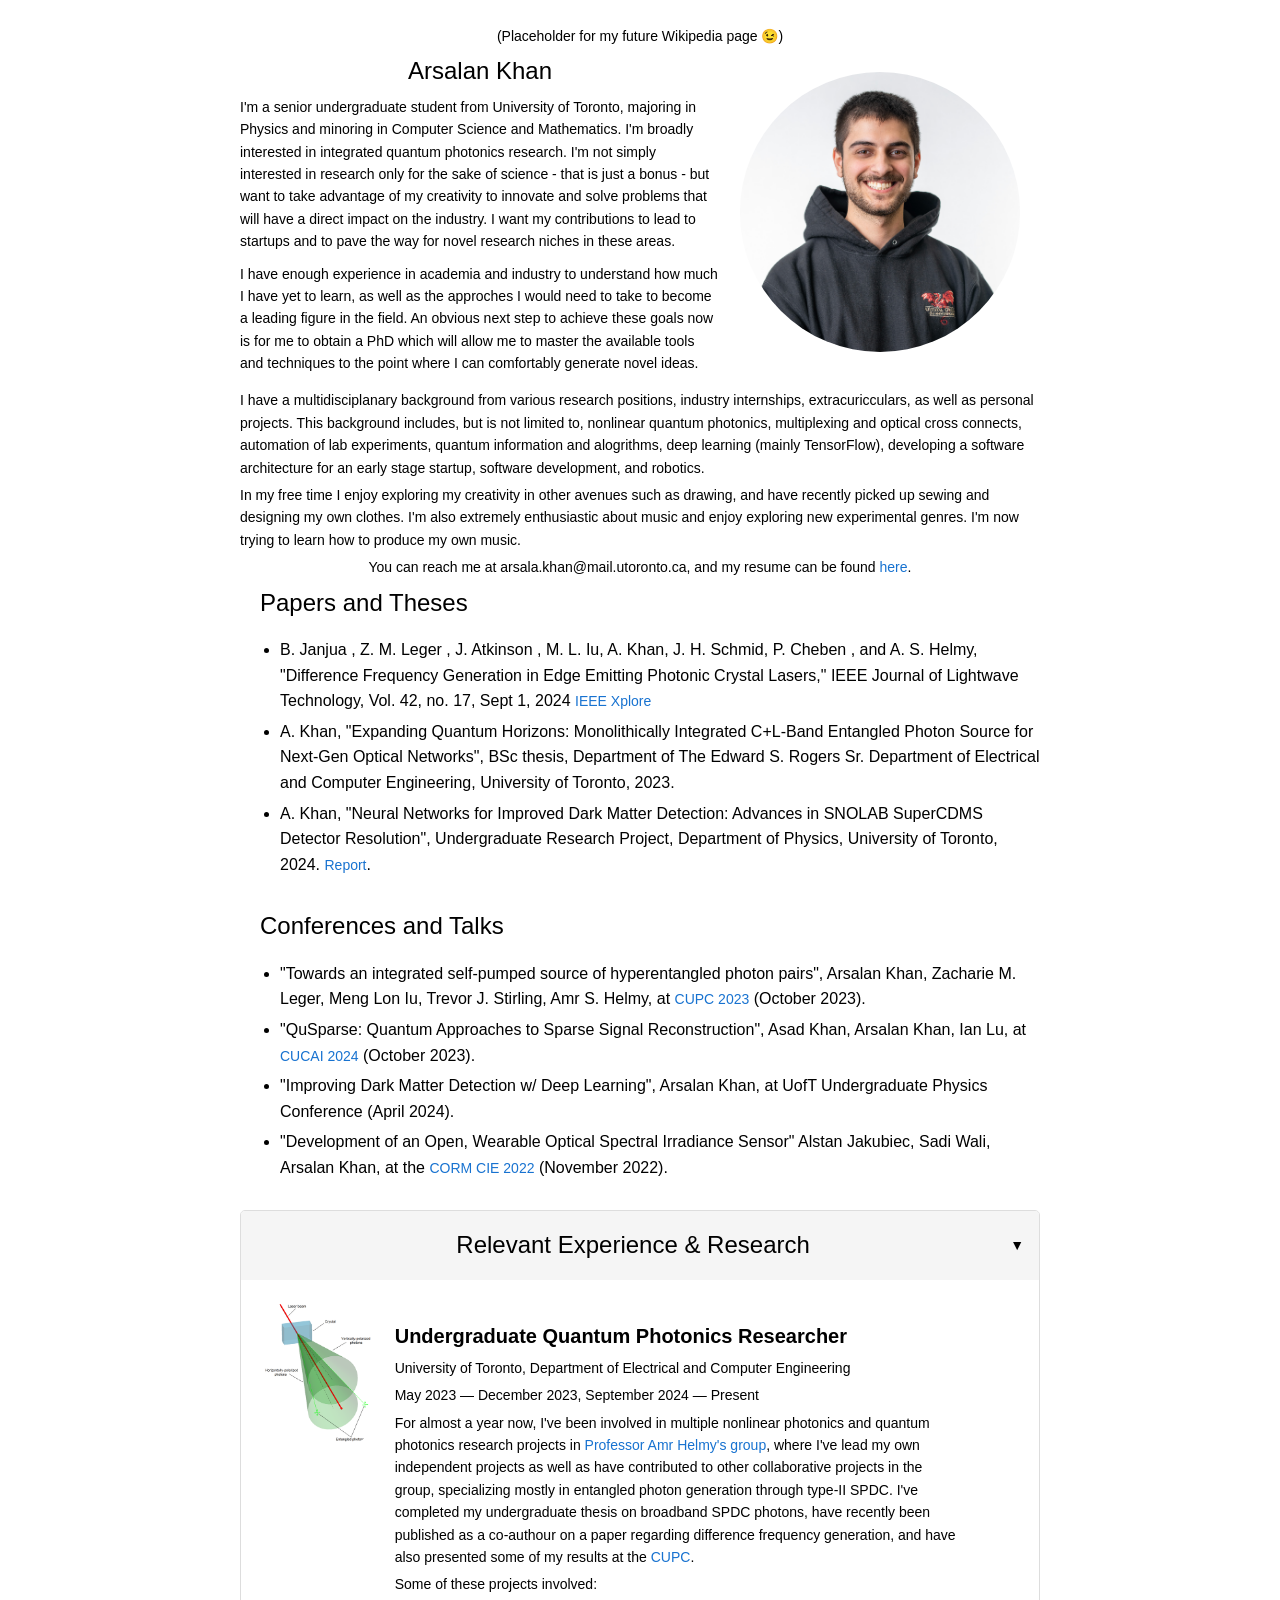
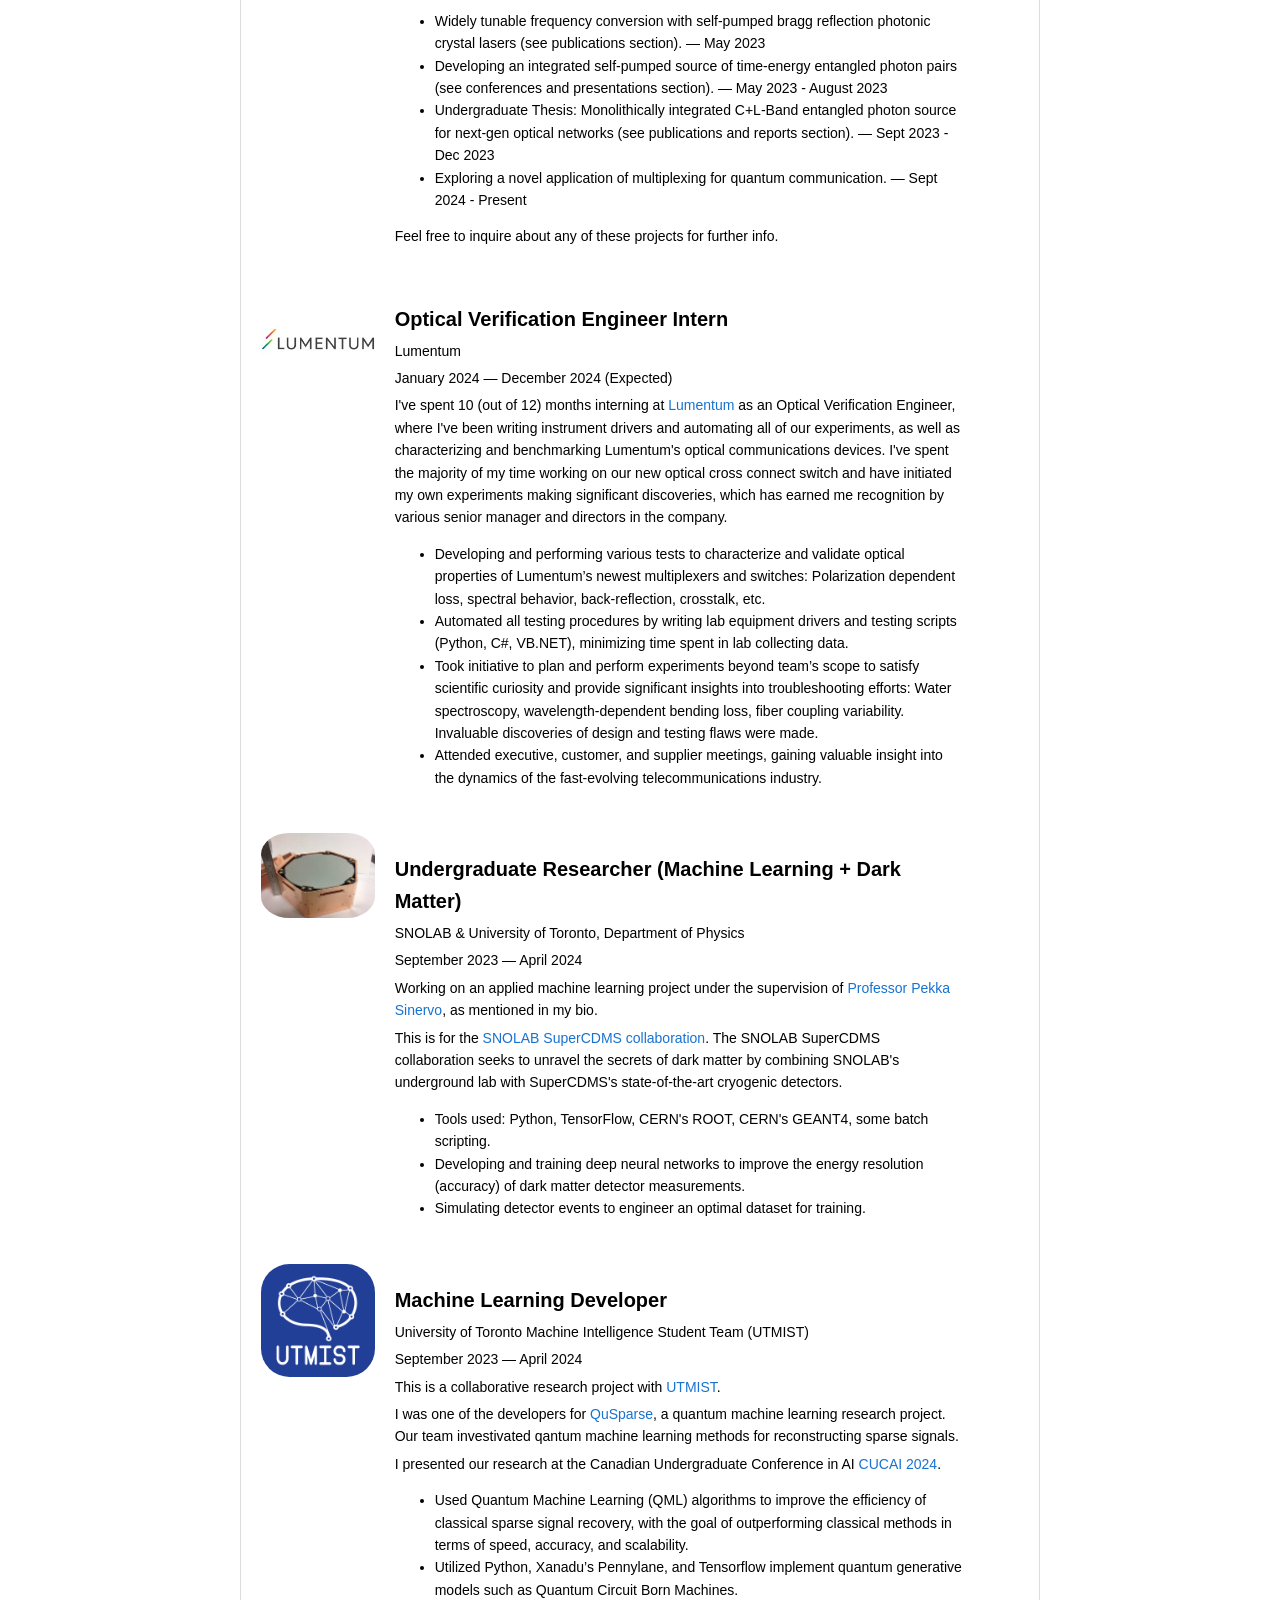
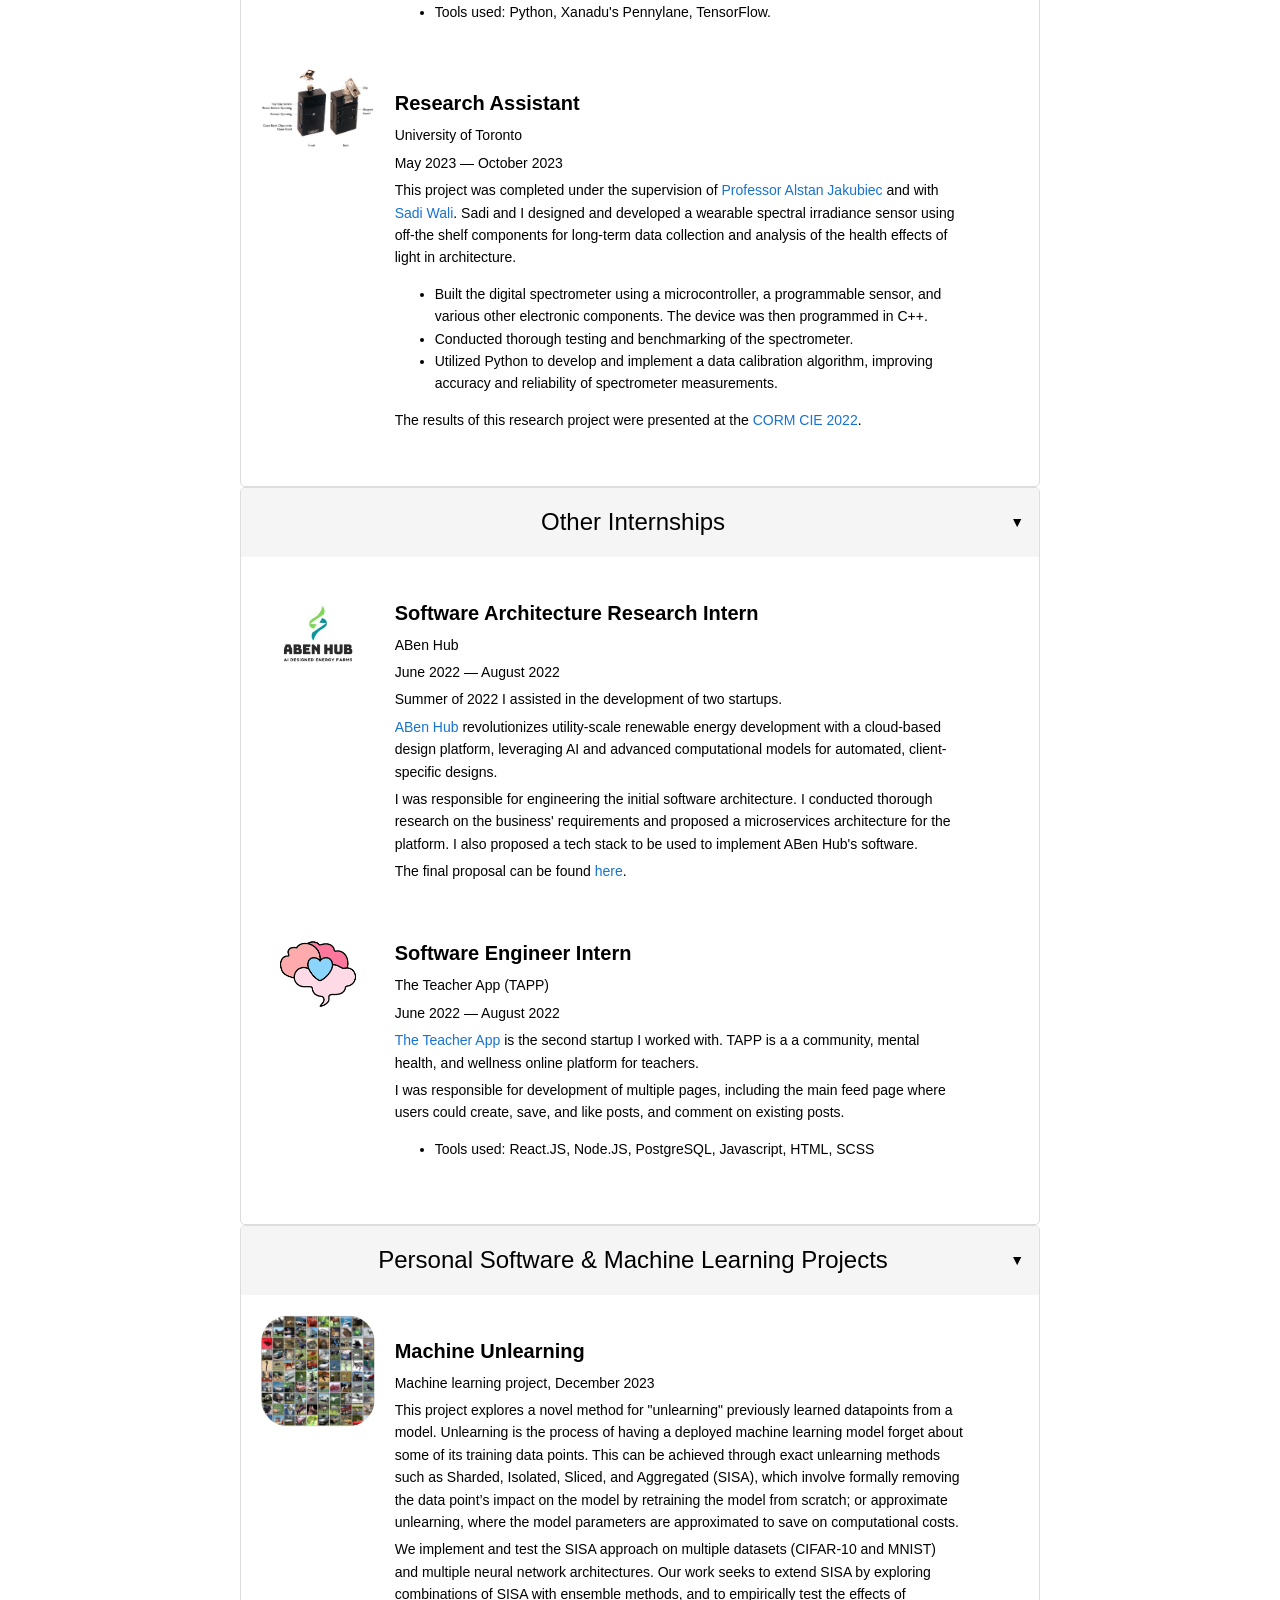
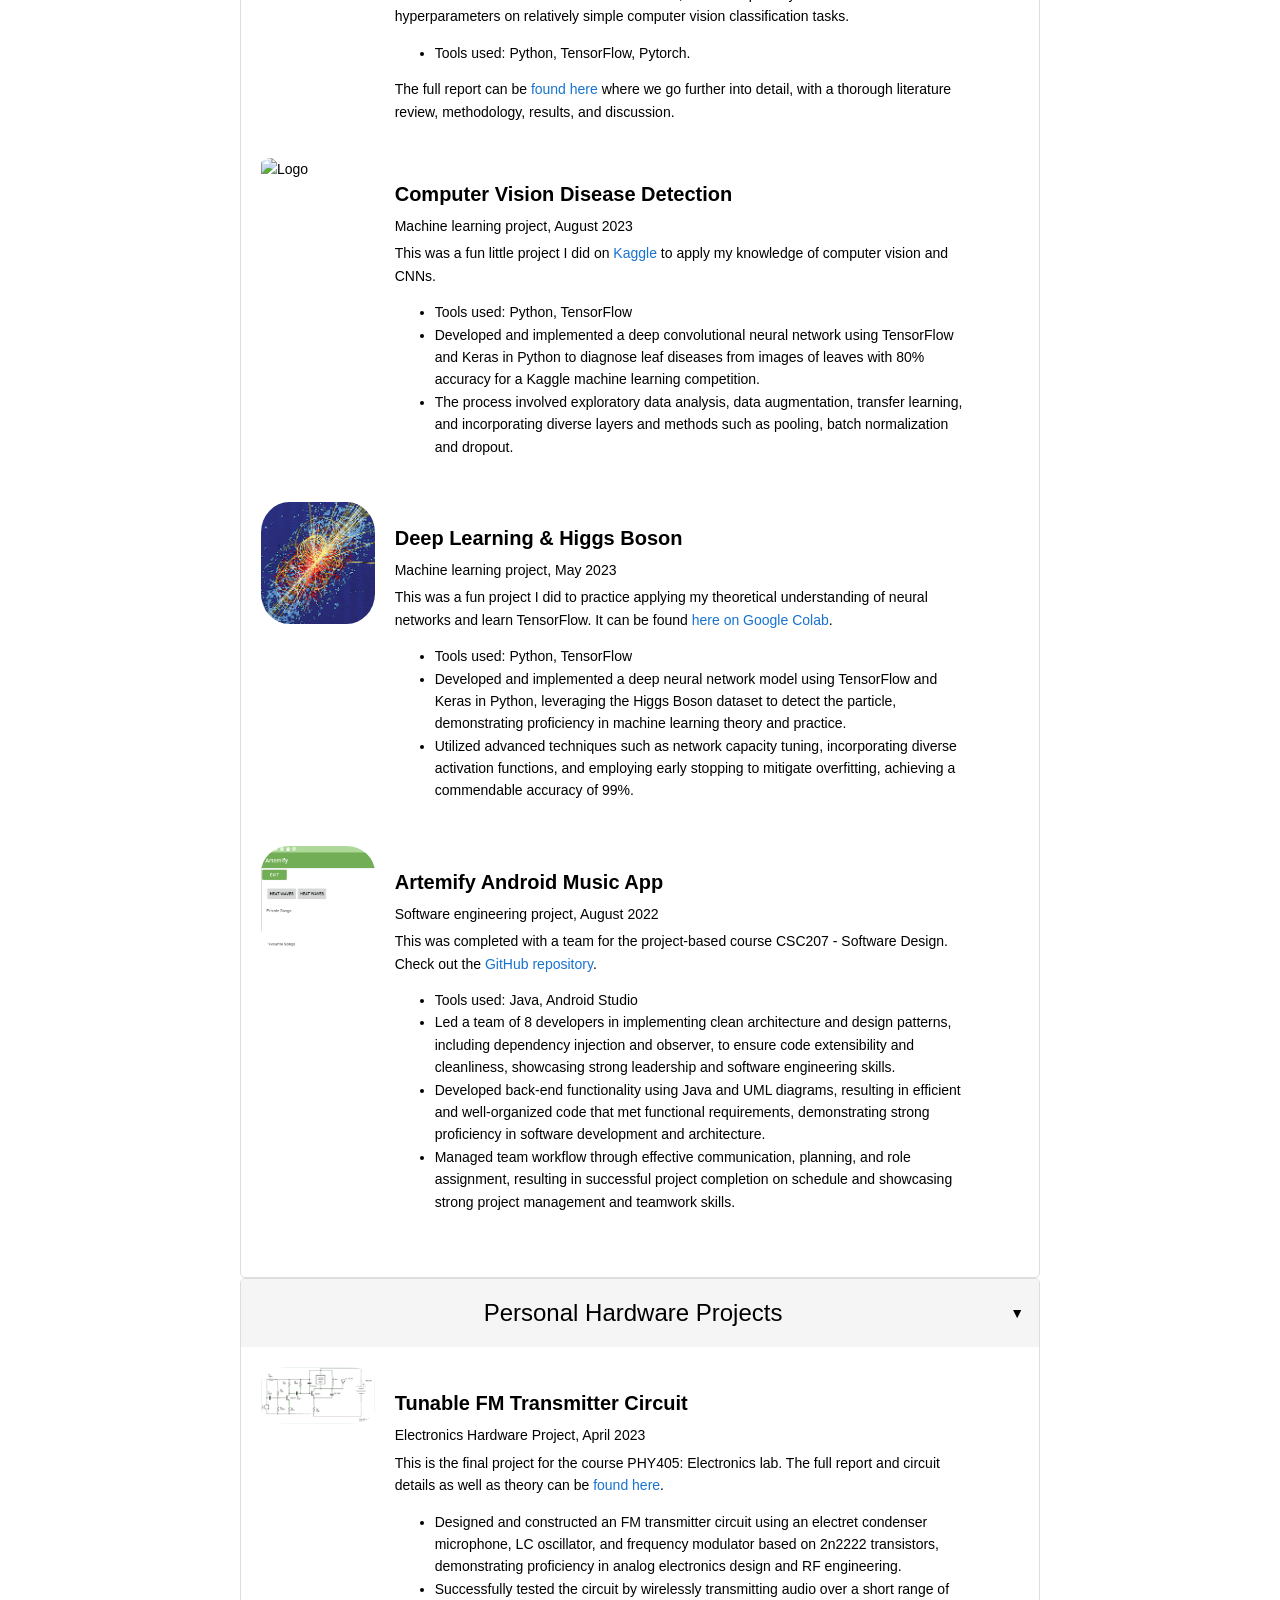
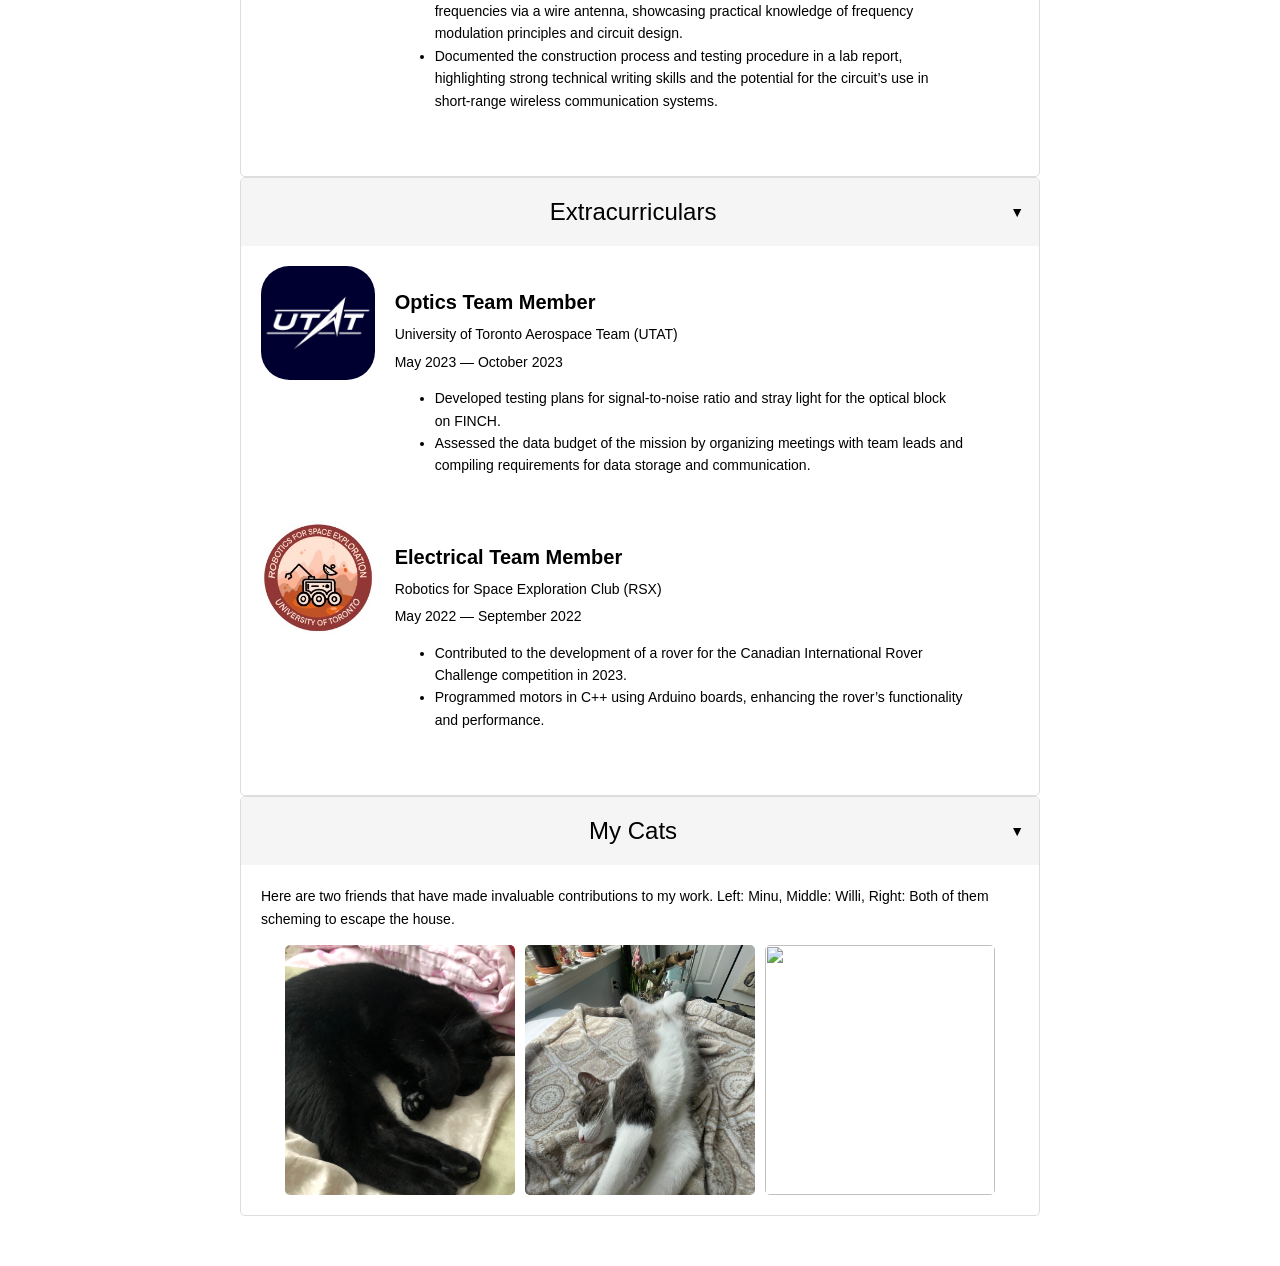
==== commit 63cab355: "Modified Lumentum phrasing, updated resume." ====
--- a/index.html
+++ b/index.html
@@ -129,7 +129,7 @@
       <div class="dropdown-button">&#9660;</div>
     </div>
     <div class="experience-content">
-      <div class="experience-item">
+      <div class="experience-item"> <!-- Helmy -->
         <div class="experience-logo">
           <img src="images/SPDC.png" alt="Logo" />
         </div>
@@ -175,7 +175,7 @@
         </div>
       </div>
 
-      <div class="experience-item">
+      <div class="experience-item"> <!-- Lumentum -->
         <div class="experience-logo">
           <img src="images/lumentum.jpeg" alt="Logo" />
         </div>
@@ -191,7 +191,7 @@
             as characterizing and benchmarking Lumentum's optical communications devices. I've spent the majority of my
             time
             working on our new optical cross connect switch and have initiated my own experiments making significant
-            discoveries, which has been complimented by various team leads and directors in the company.
+            discoveries, which has earned me recognition by various senior manager and directors in the company.
           </p>
           <ul>
             <li>
@@ -212,7 +212,7 @@
         </div>
       </div>
 
-      <div class="experience-item">
+      <div class="experience-item"> <!-- Pekka -->
         <div class="experience-logo">
           <img src="images/SuperCDMS.jpeg" alt="Logo" />
         </div>
@@ -251,7 +251,7 @@
         </div>
       </div>
 
-      <div class="experience-item">
+      <div class="experience-item"> <!-- UTMIST -->
         <div class="experience-logo">
           <img src="images/UTMIST_logo.png" alt="Logo" />
         </div>
@@ -287,7 +287,7 @@
         </div>
       </div>
 
-      <div class="experience-item">
+      <div class="experience-item"> <!-- Alstan -->
         <div class="experience-logo">
           <img src="images/NL_cased.png" alt="Logo" />
         </div>
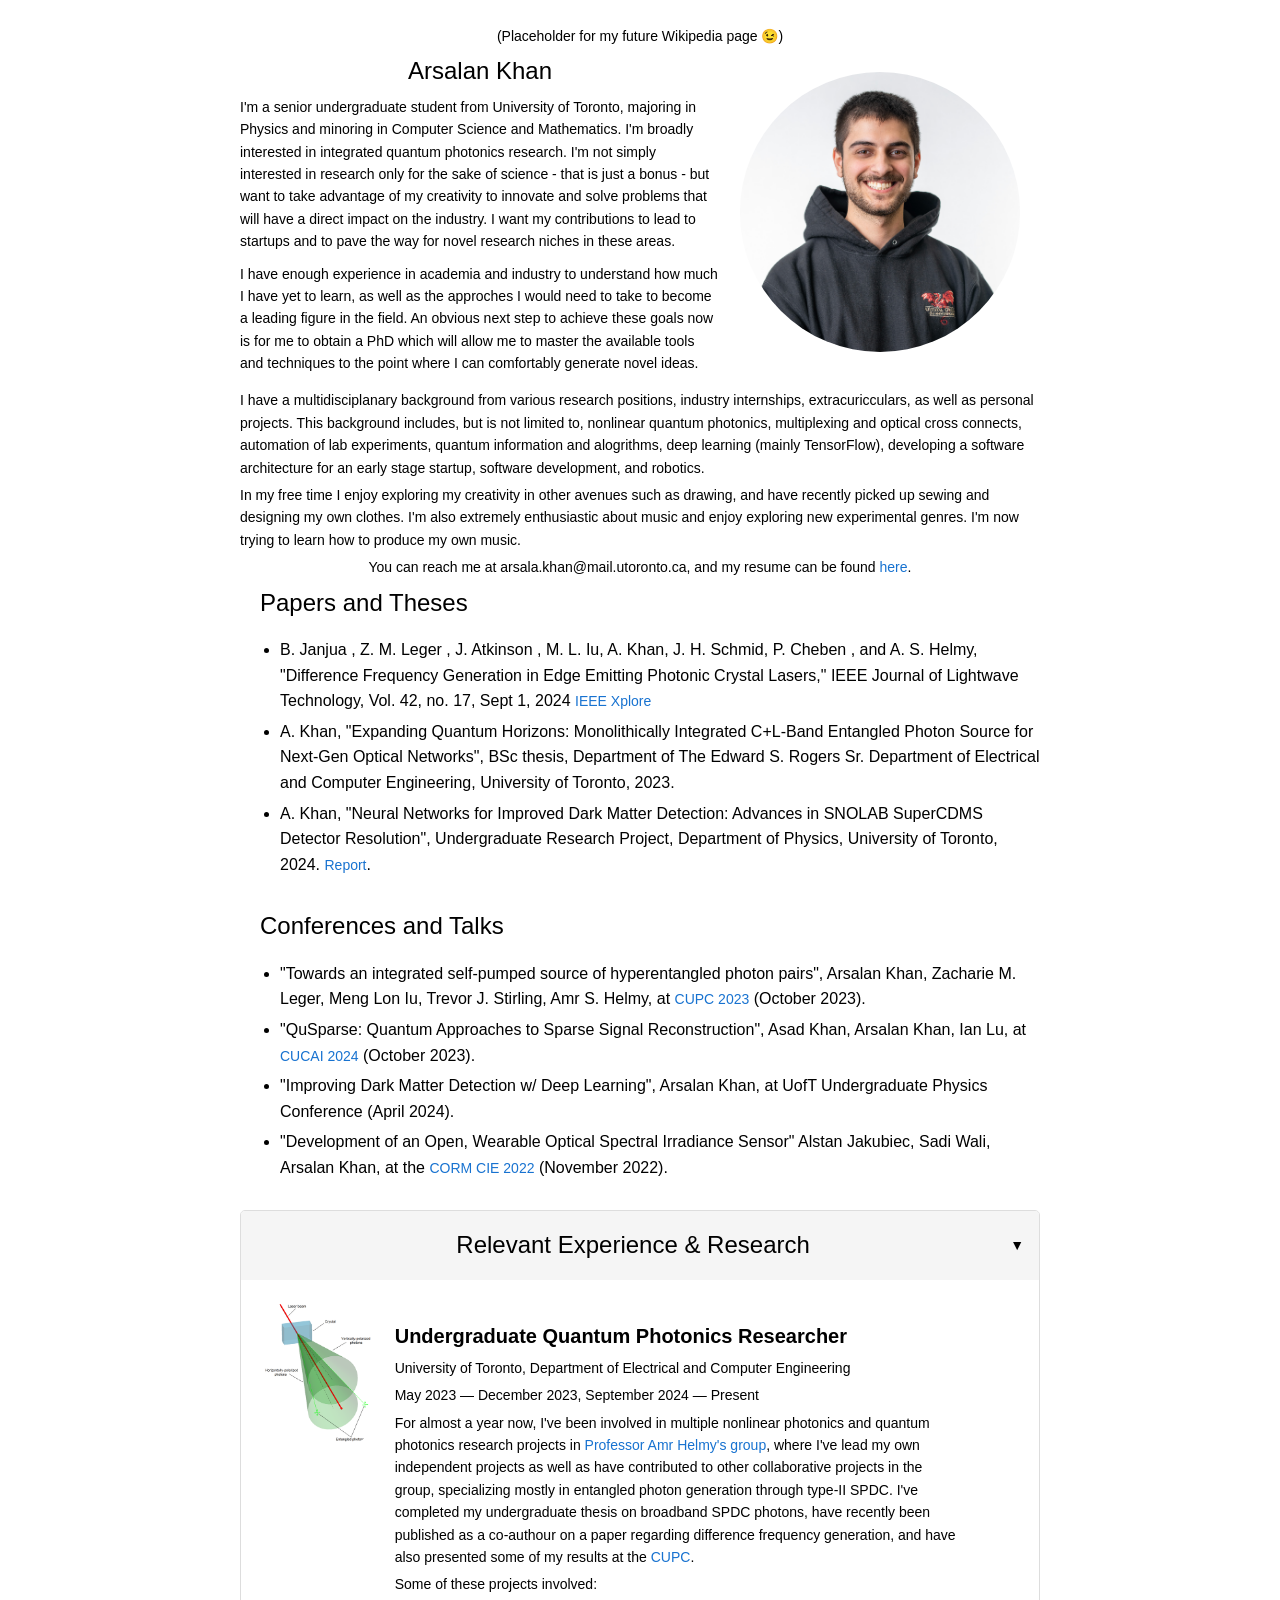
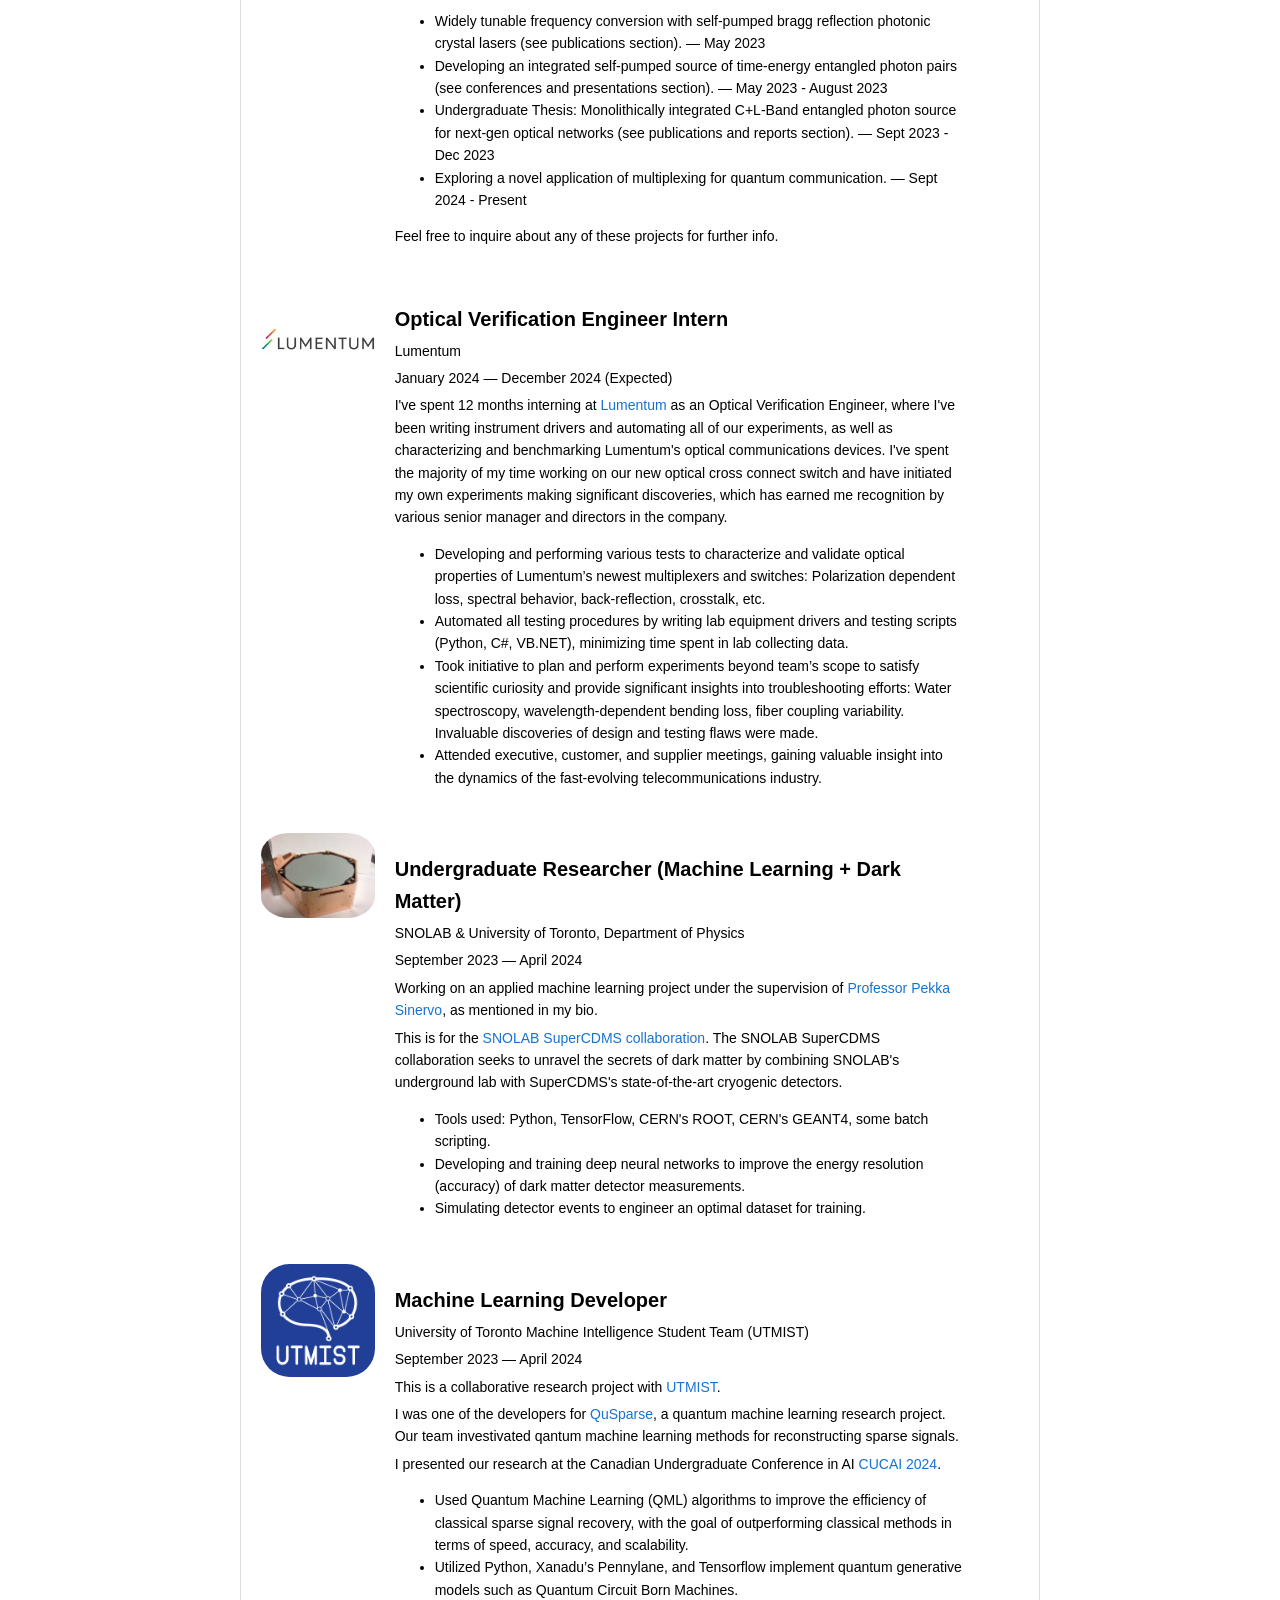
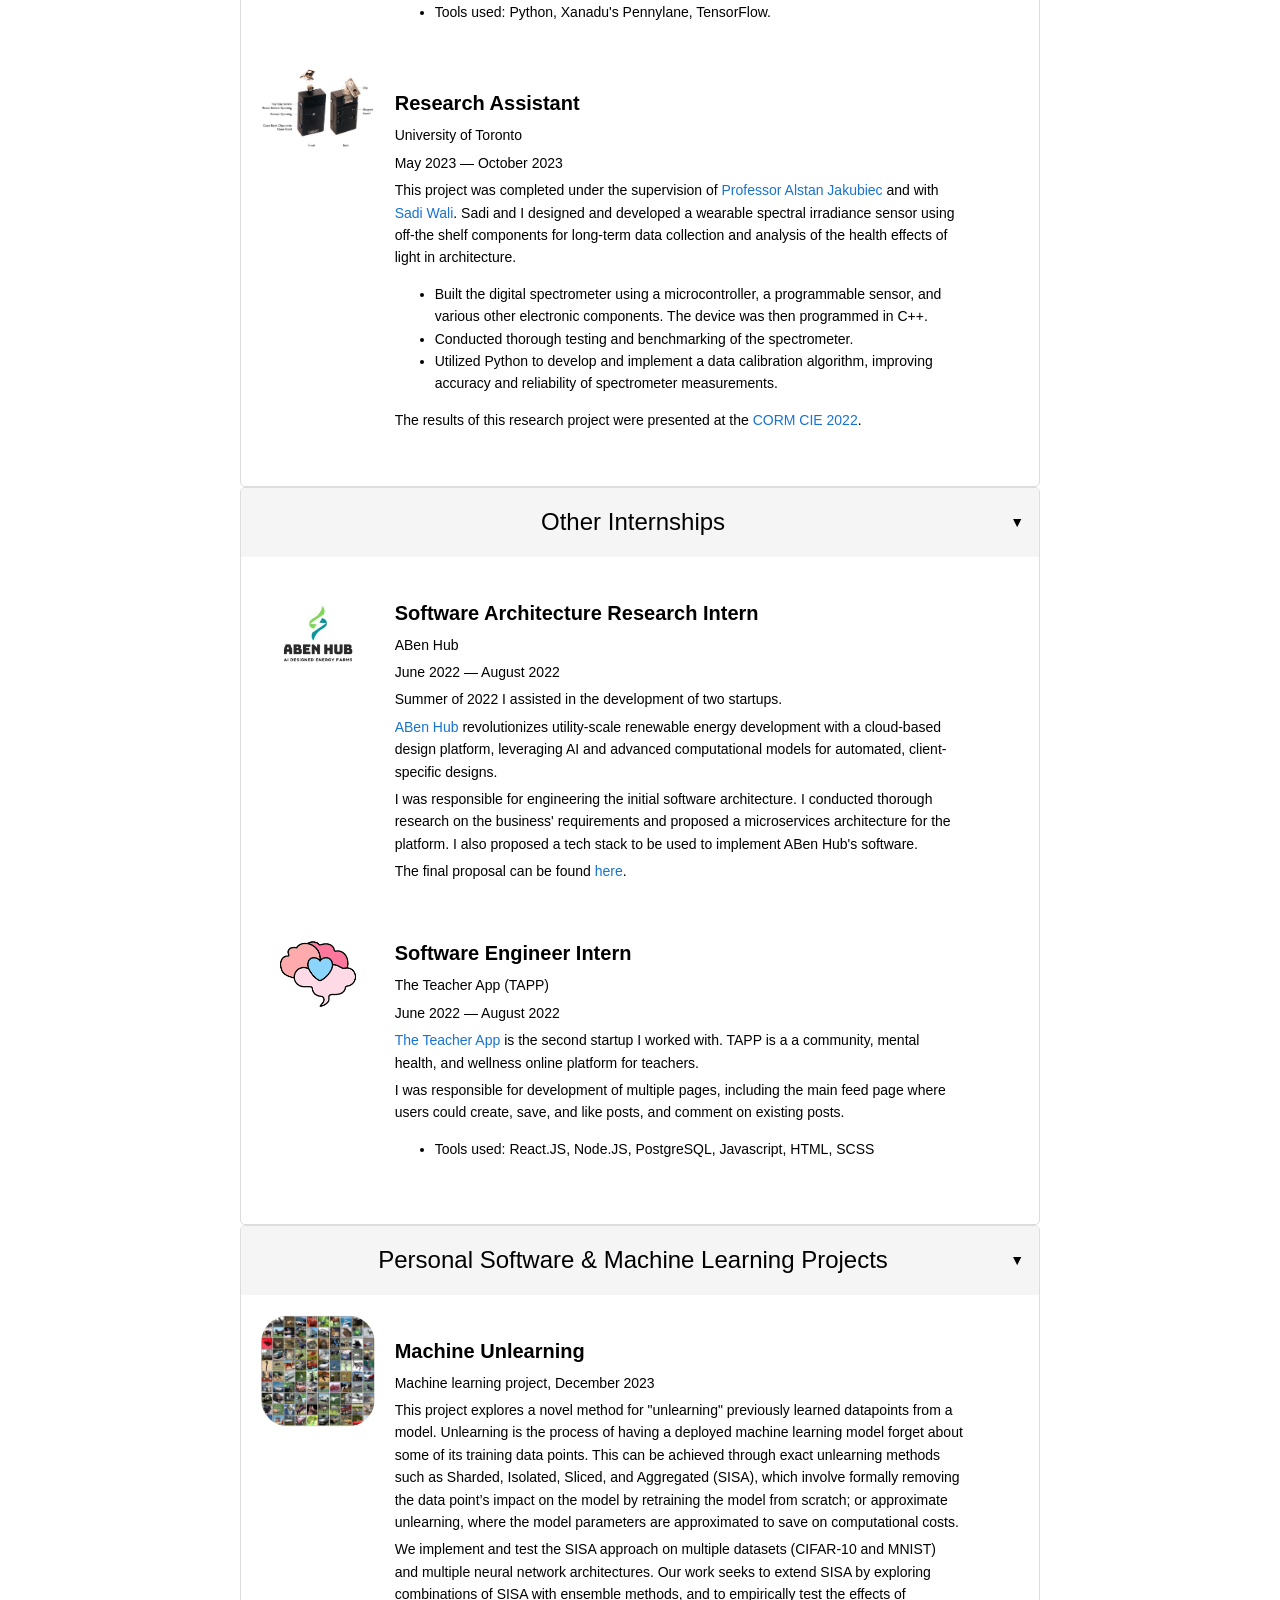
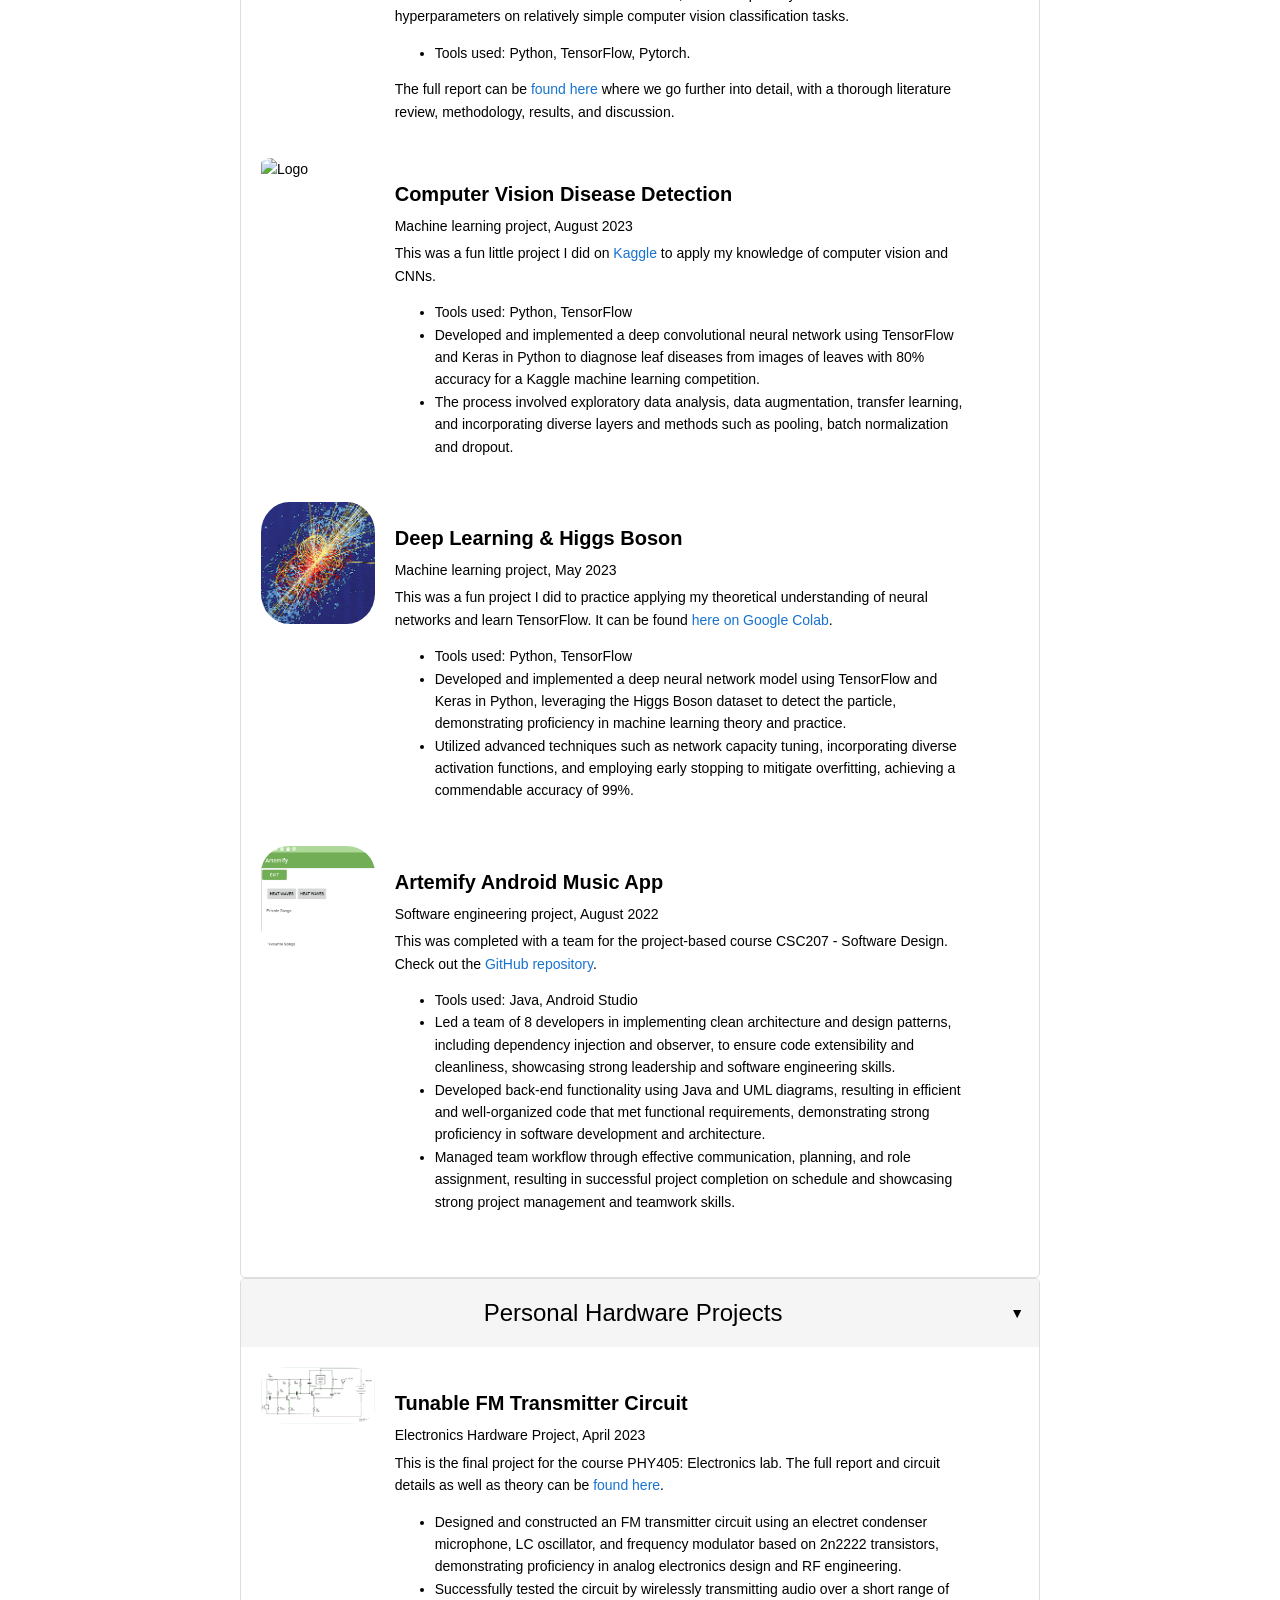
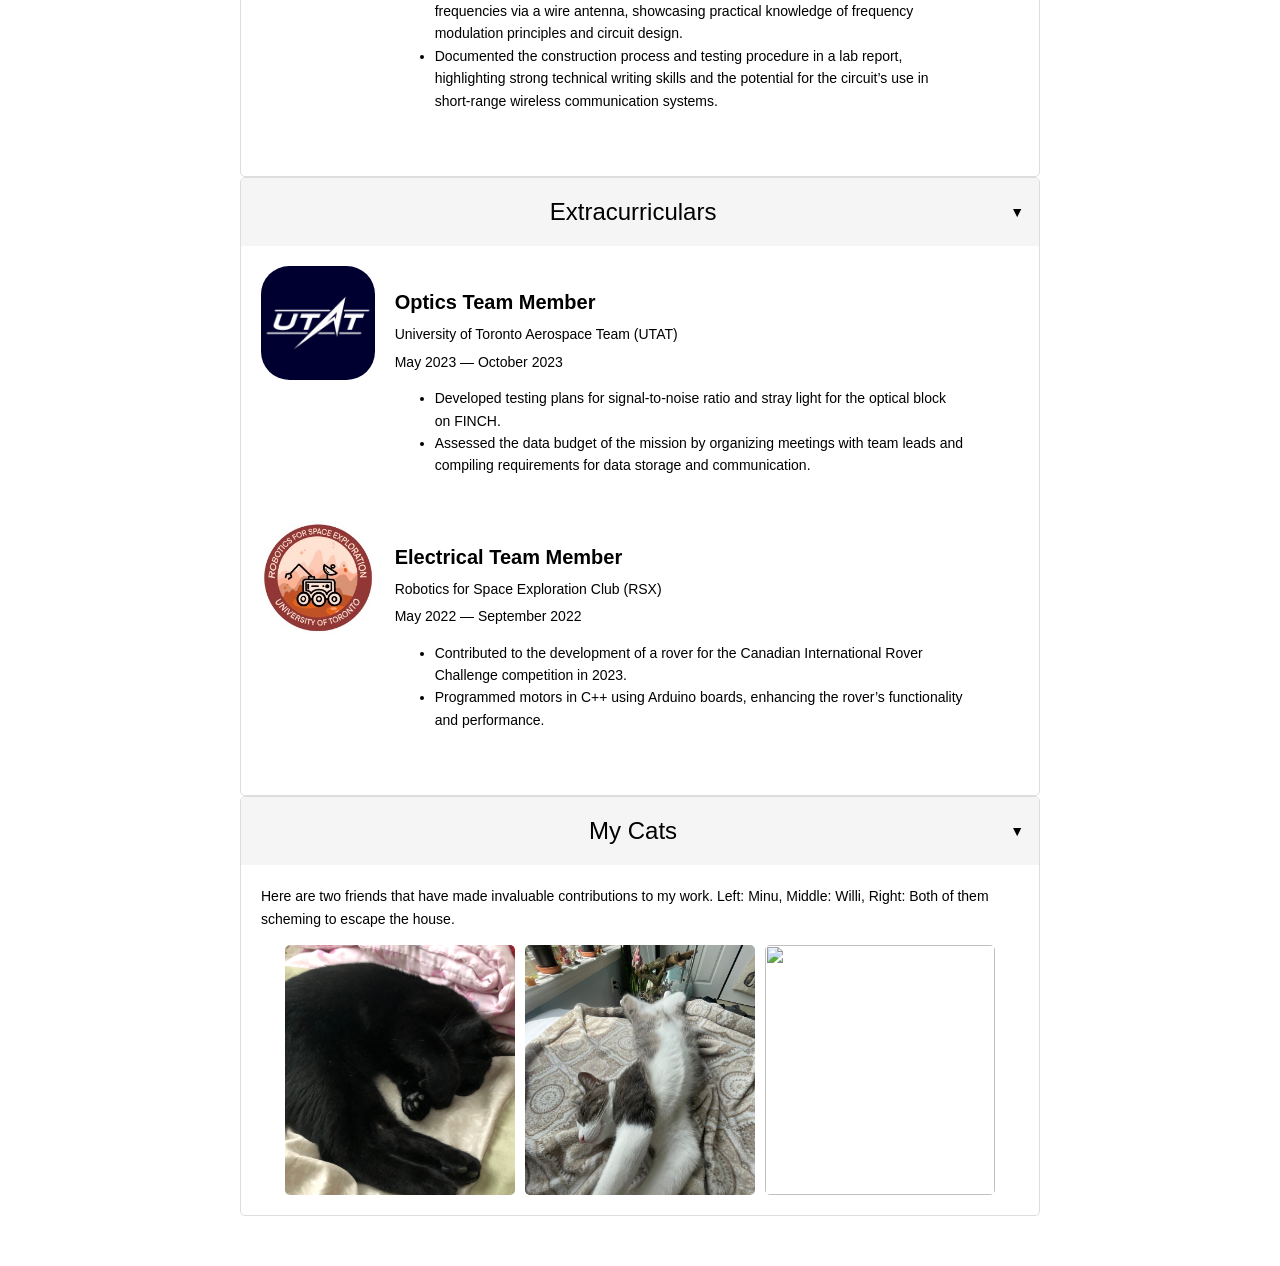
==== commit 08727246: "updated lumentum term length." ====
--- a/index.html
+++ b/index.html
@@ -184,7 +184,7 @@
           <p>Lumentum</p>
           <p>January 2024 — December 2024 (Expected)</p>
           <p>
-            I've spent 10 (out of 12) months interning at <a href="https://www.lumentum.com/en">Lumentum</a> as an
+            I've spent 12 months interning at <a href="https://www.lumentum.com/en">Lumentum</a> as an
             Optical
             Verification Engineer, where I've been writing instrument drivers and automating all of our experiments, as
             well
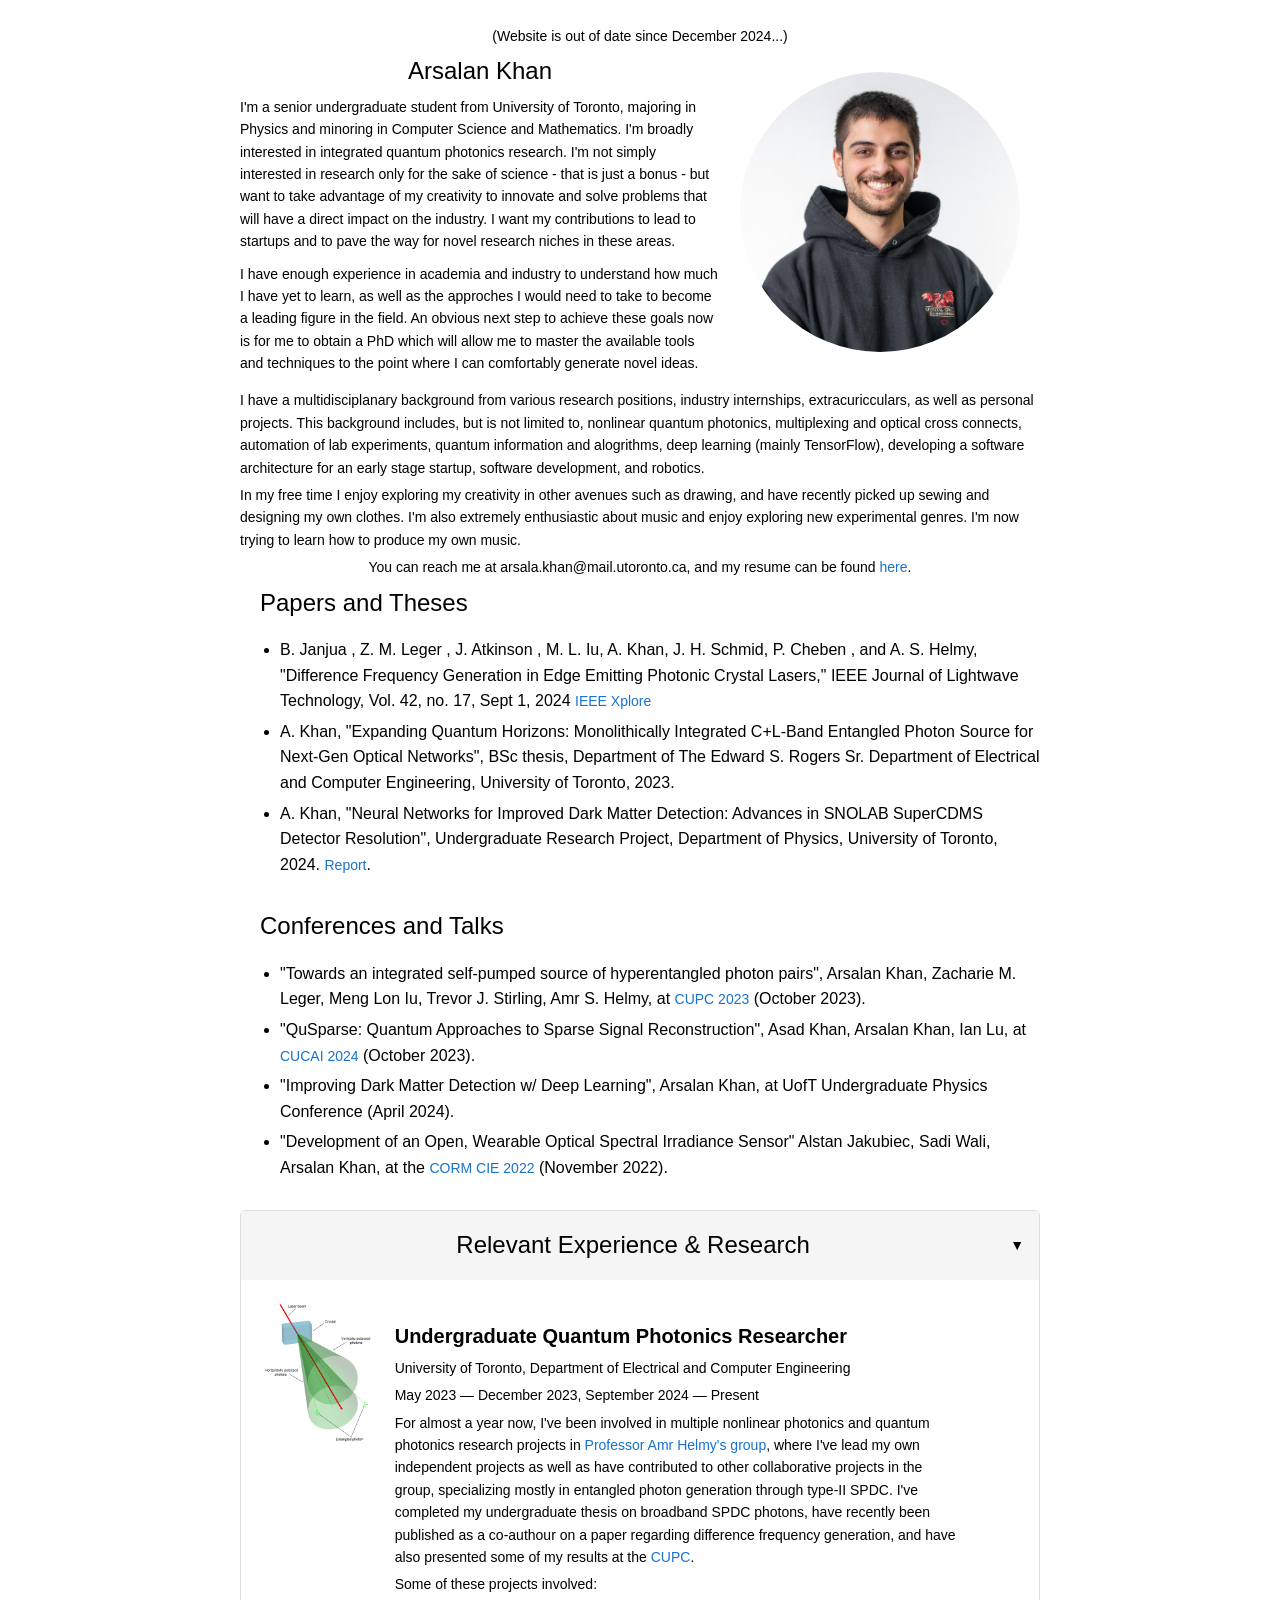
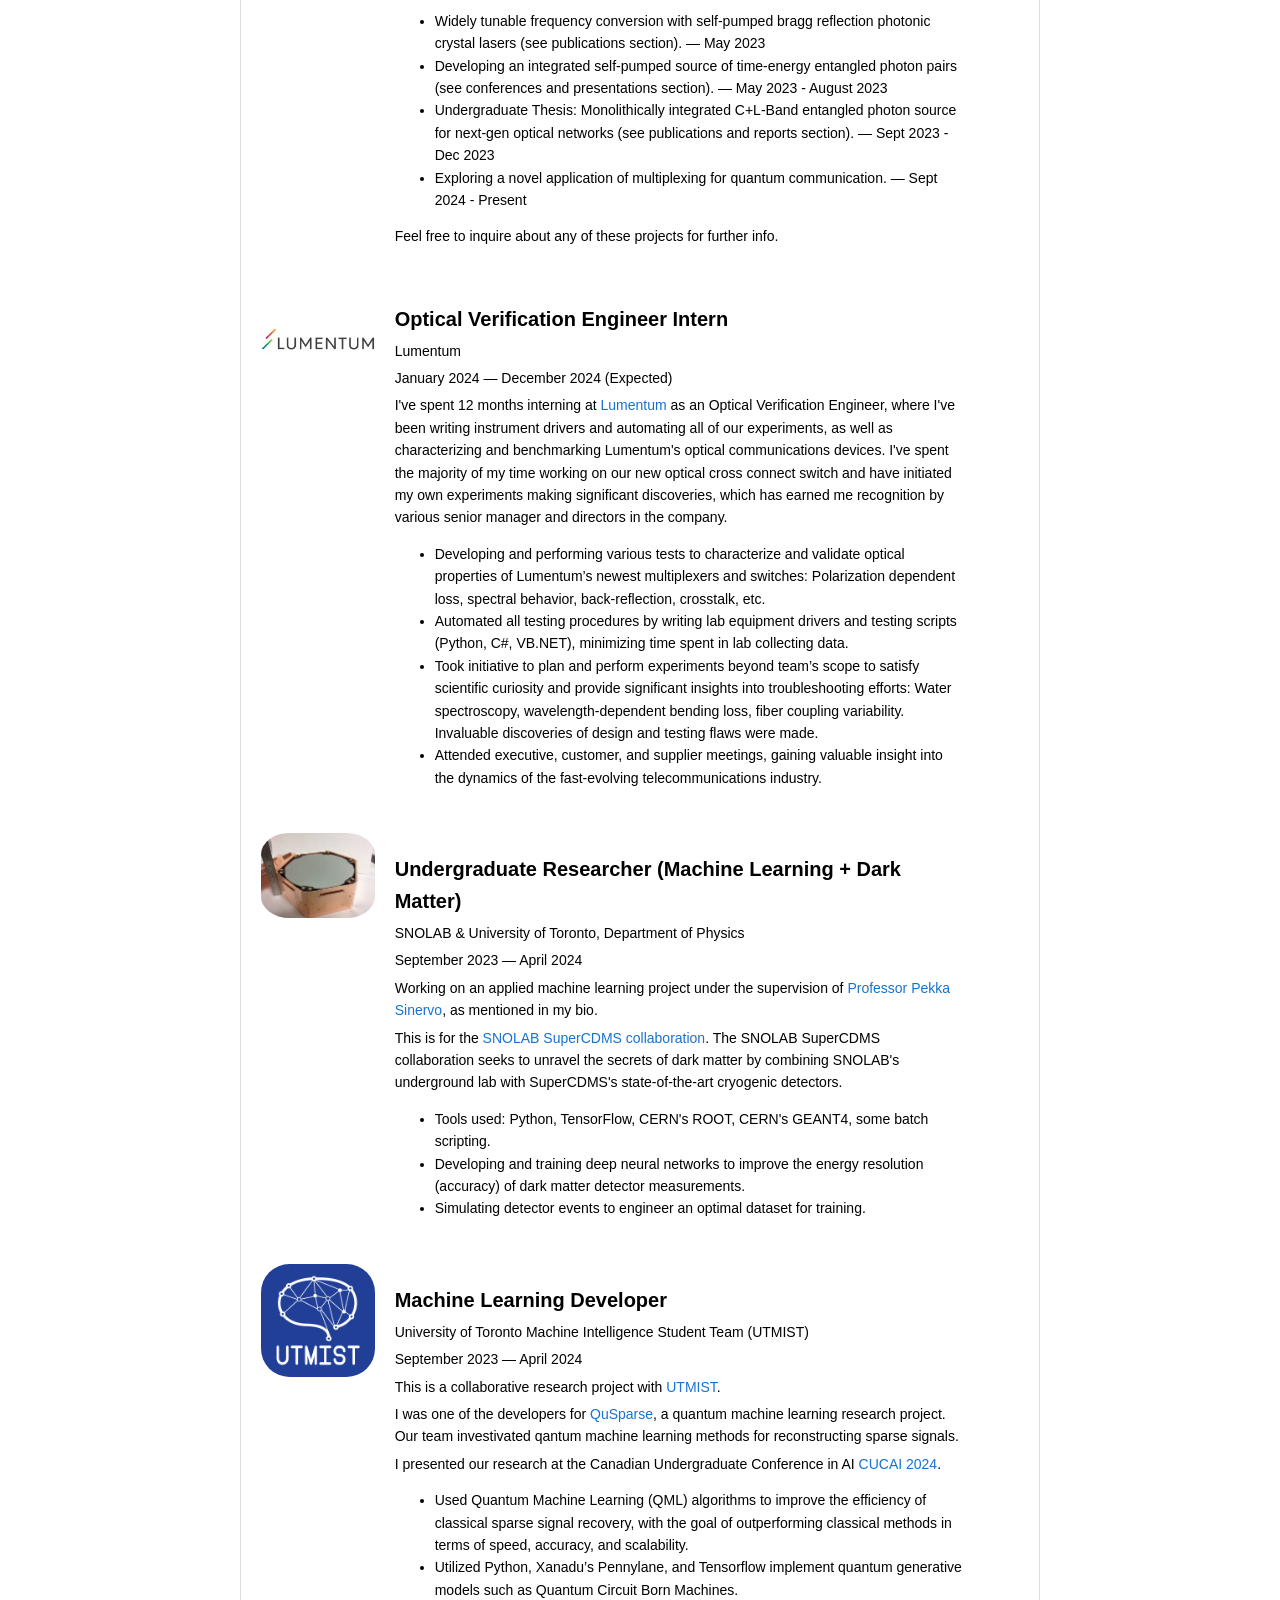
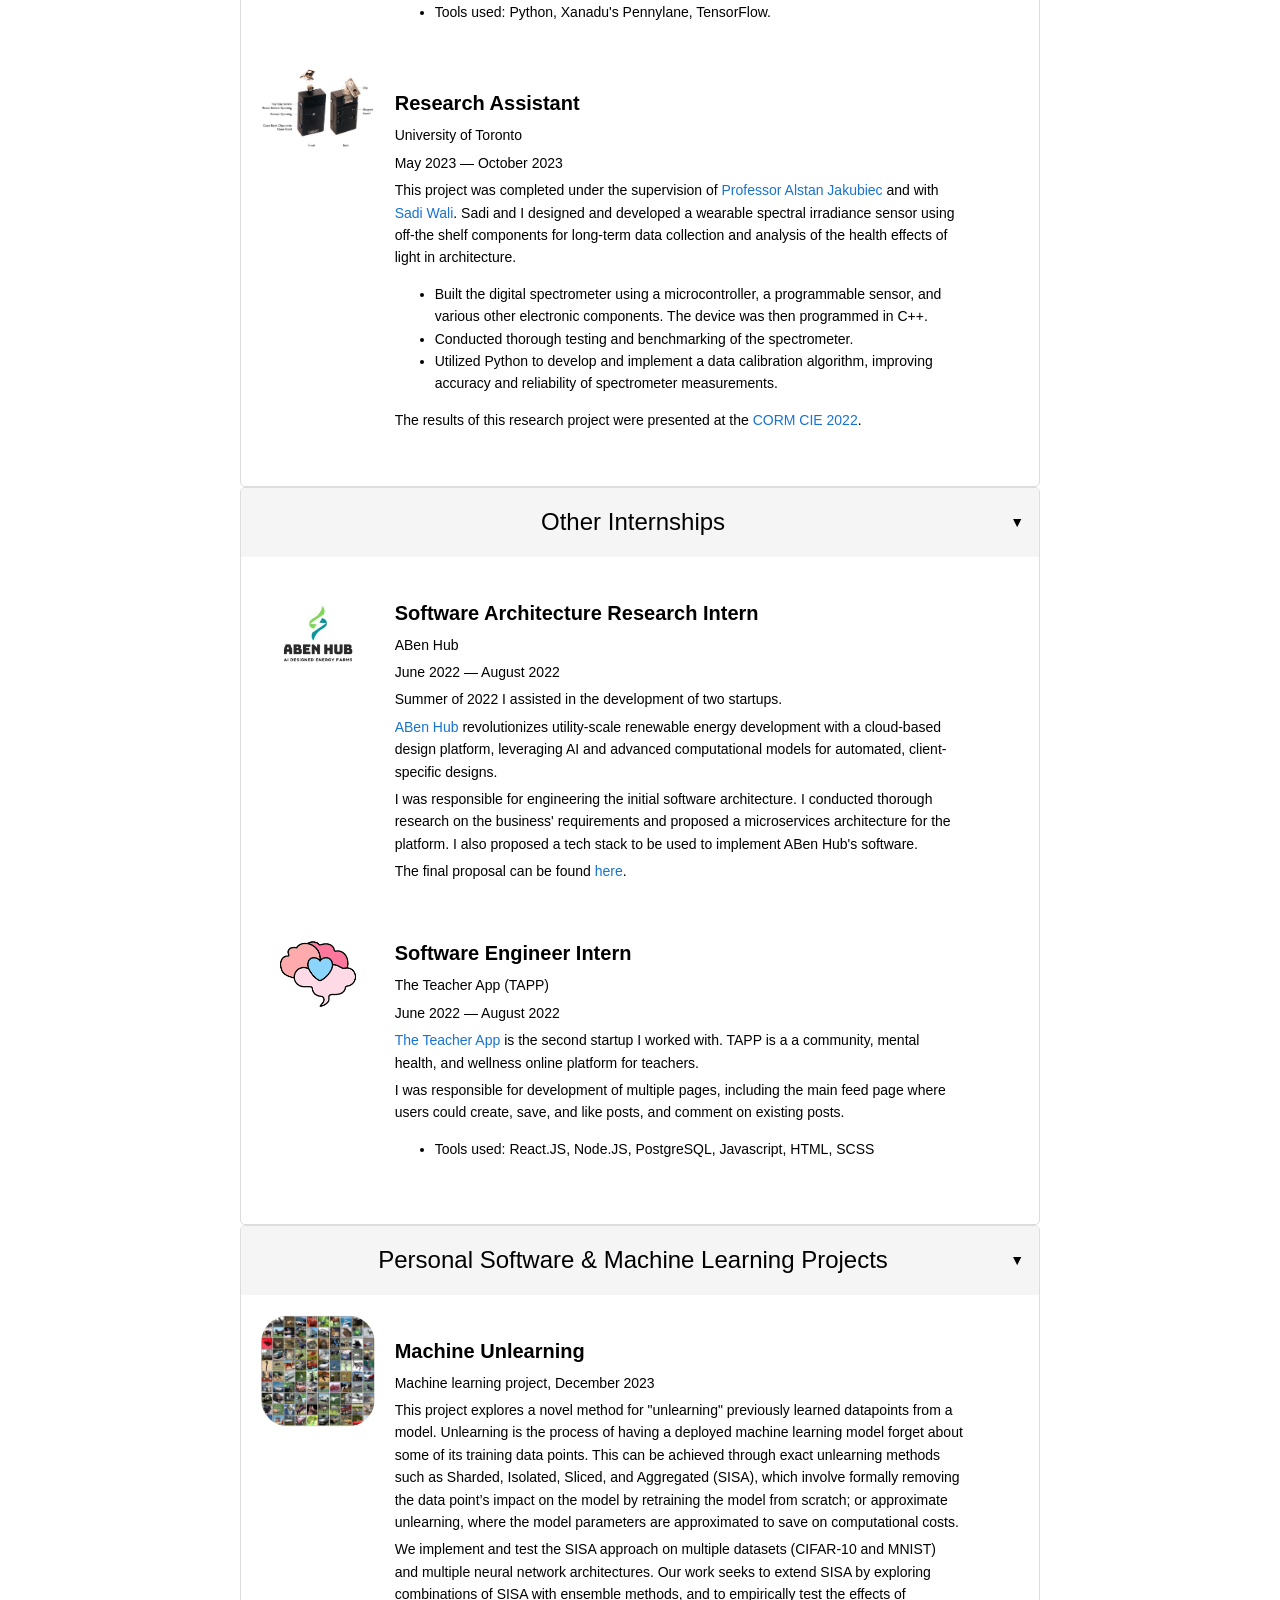
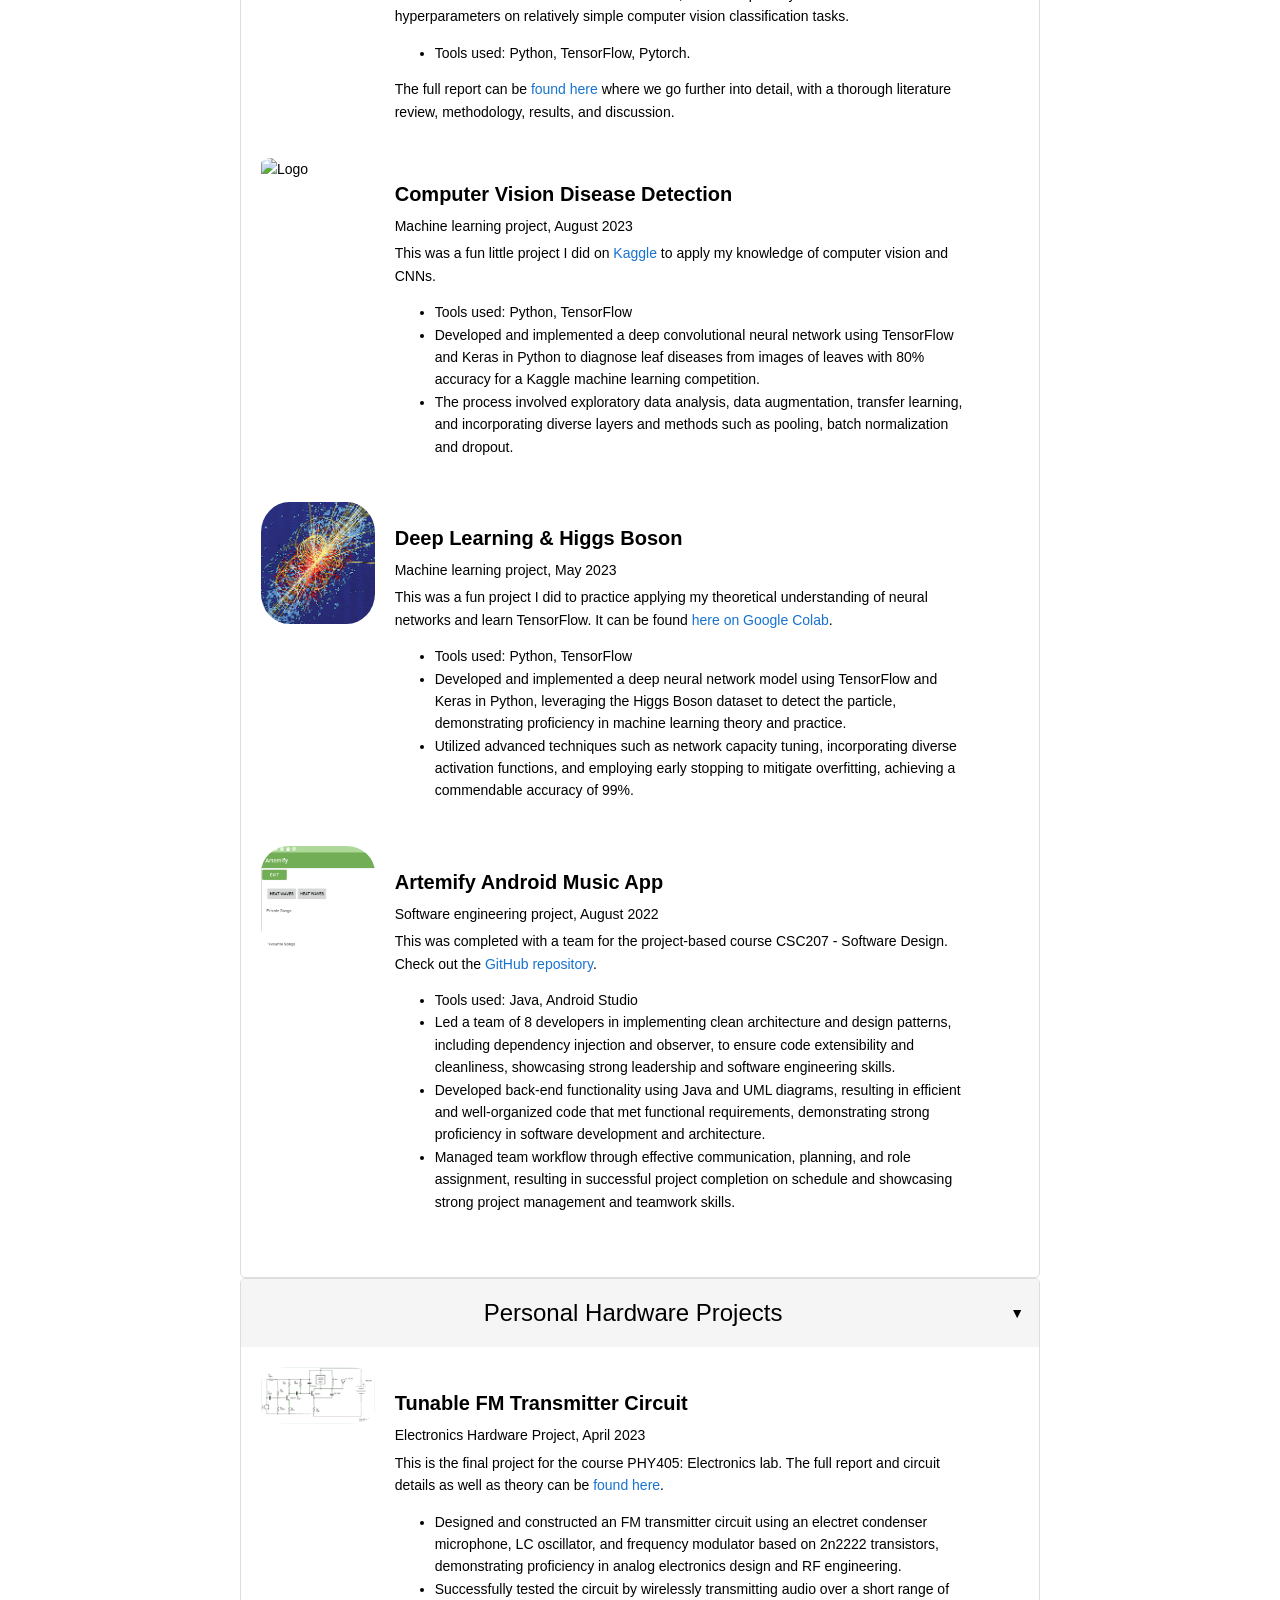
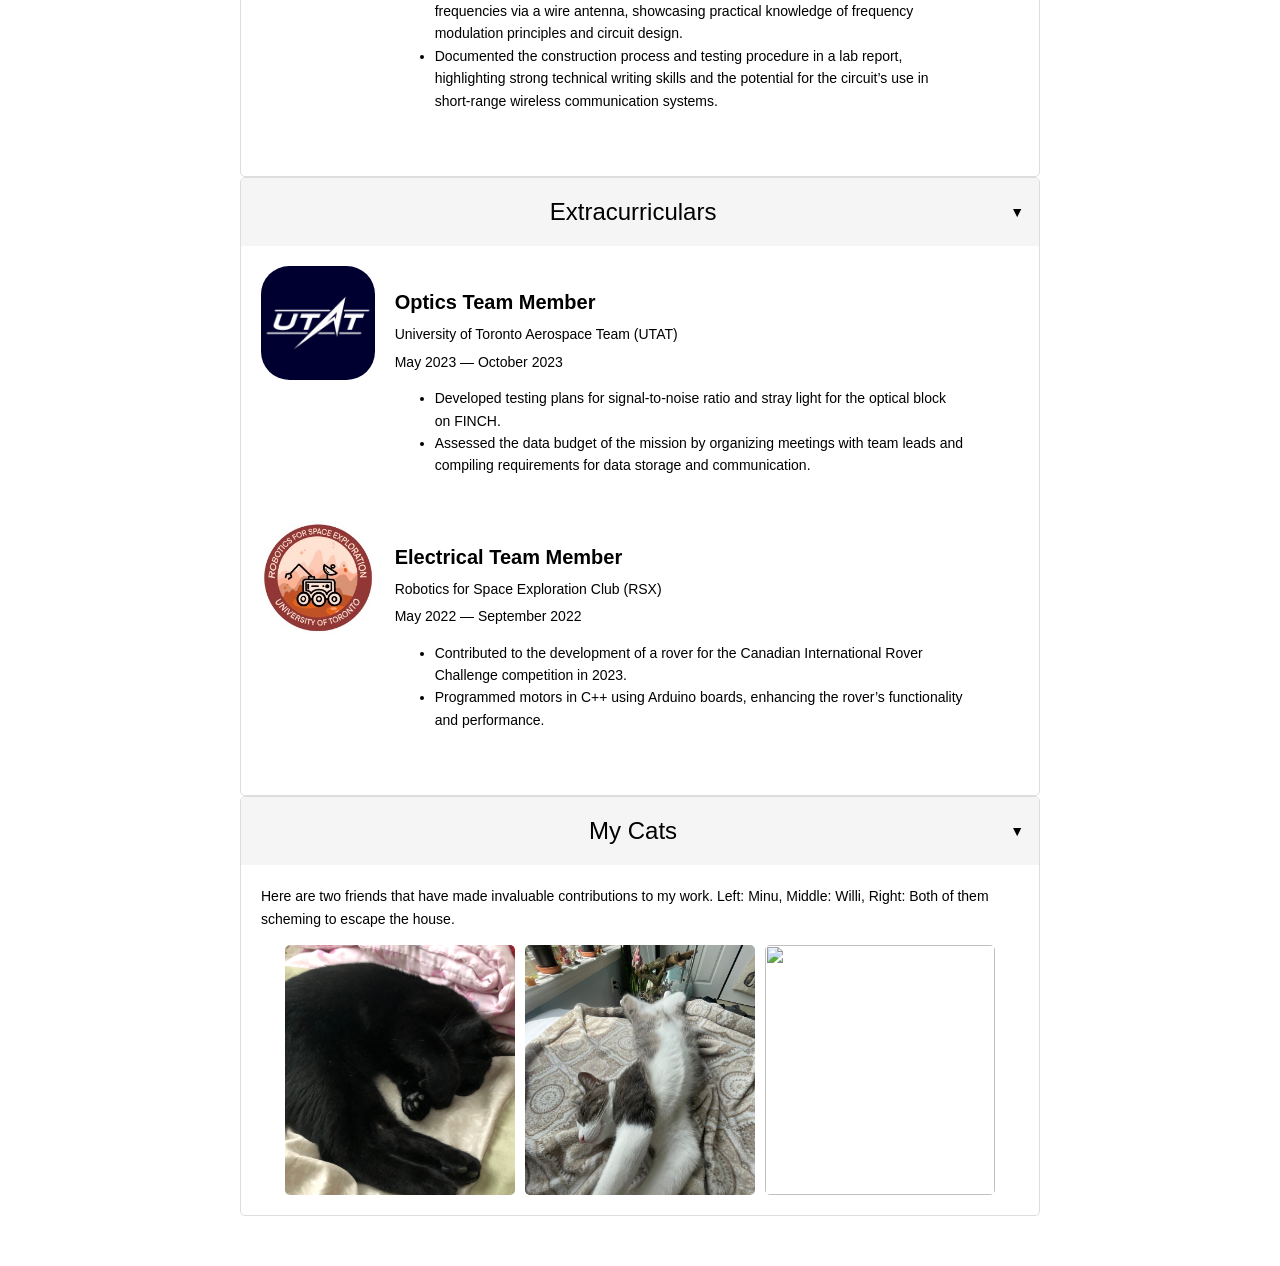
==== commit ed5dbdc0: "added out of date marker" ====
--- a/index.html
+++ b/index.html
@@ -8,6 +8,8 @@
 
   <meta name="author" content="Arsalan Khan" />
   <meta name="viewport" content="width=device-width, initial-scale=1" />
+  <meta property="og:title" content="Arsalan Khan" />
+  <meta property="og:description" content="Arsalan's personal website." />
   <link rel="shortcut icon" href="images/favicon/favicon.ico" type="image/x-icon" />
   <link rel="stylesheet" type="text/css" href="stylesheet.css" />
   <script src="script.js"></script>
@@ -16,7 +18,7 @@
 <!----------------------------------------------------- HEADING ----------------------------------------------------->
 
 <body>
-  <p style="text-align: center">(Placeholder for my future Wikipedia page &#128521)</p>
+  <p style="text-align: center">(Website is out of date since December 2024...)</p>
   <div class="bio-section">
     <div class="bio-text">
       <h2>Arsalan Khan</h2>
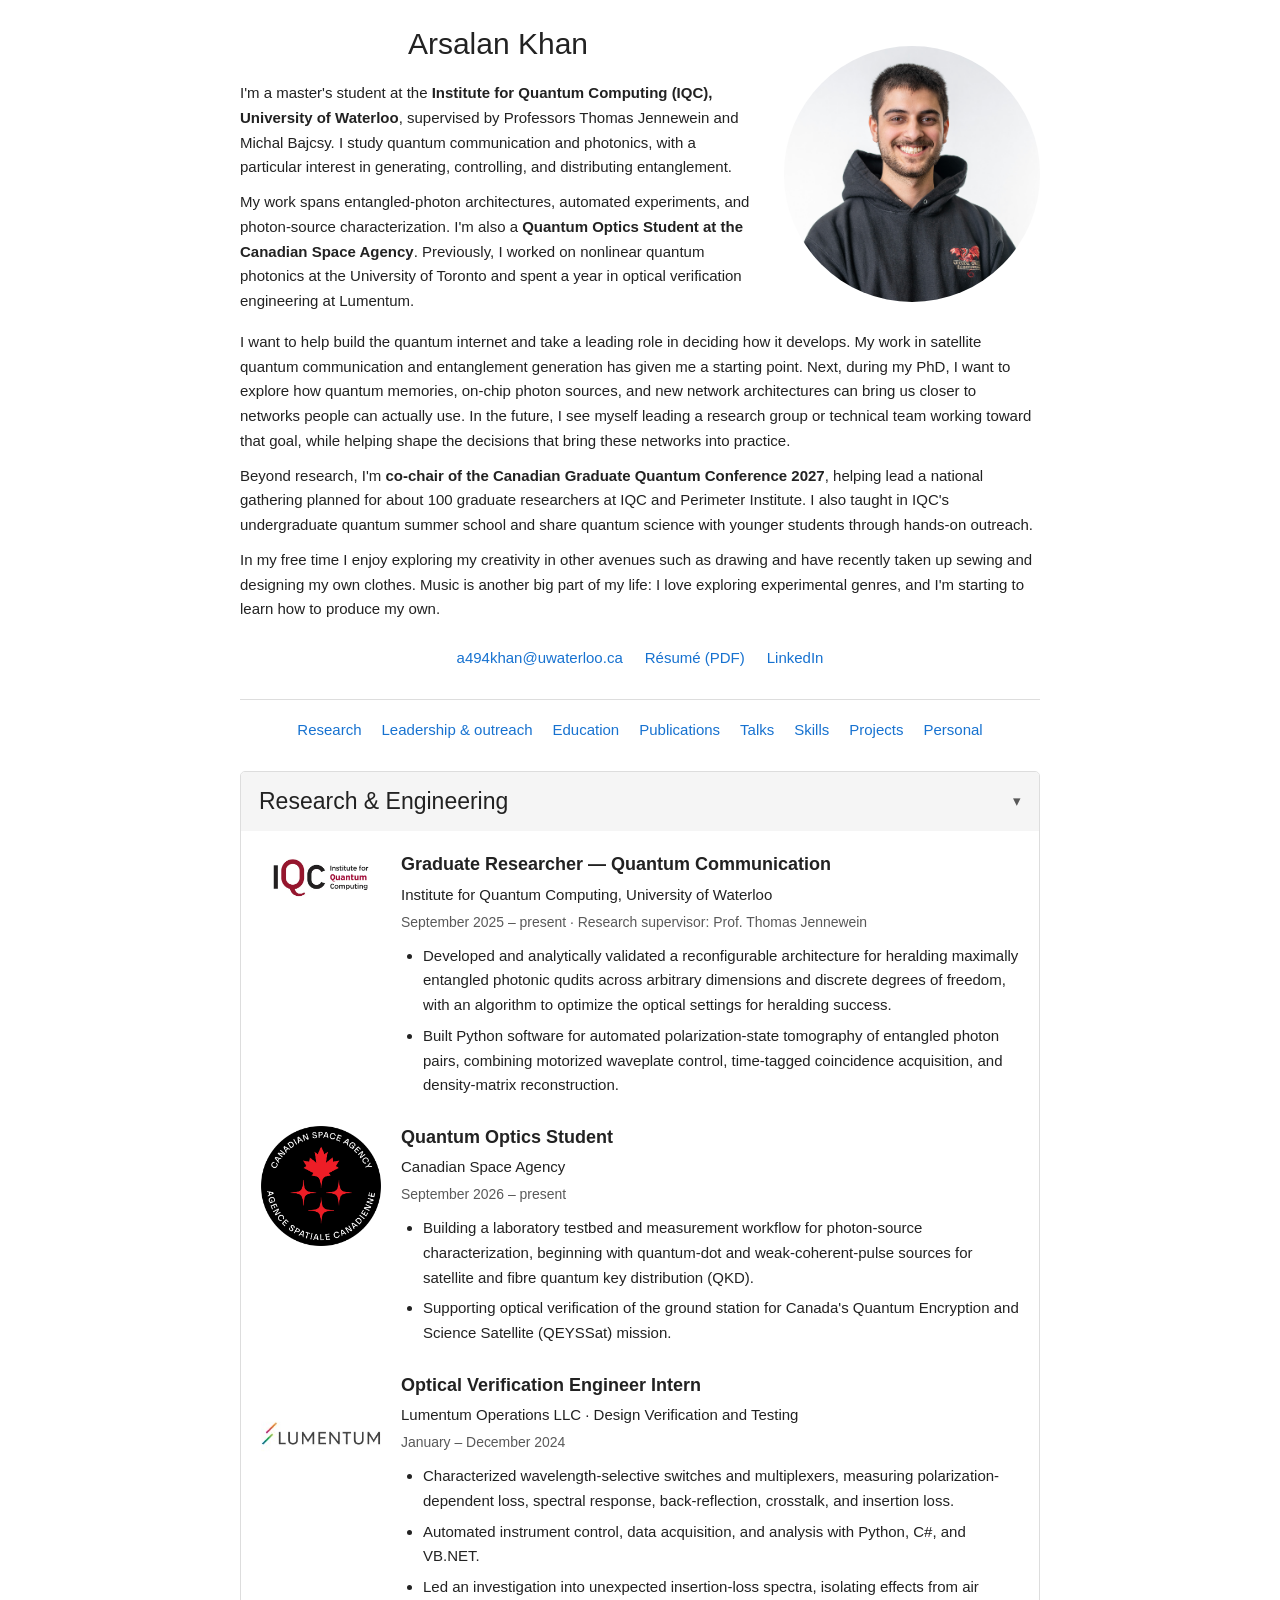
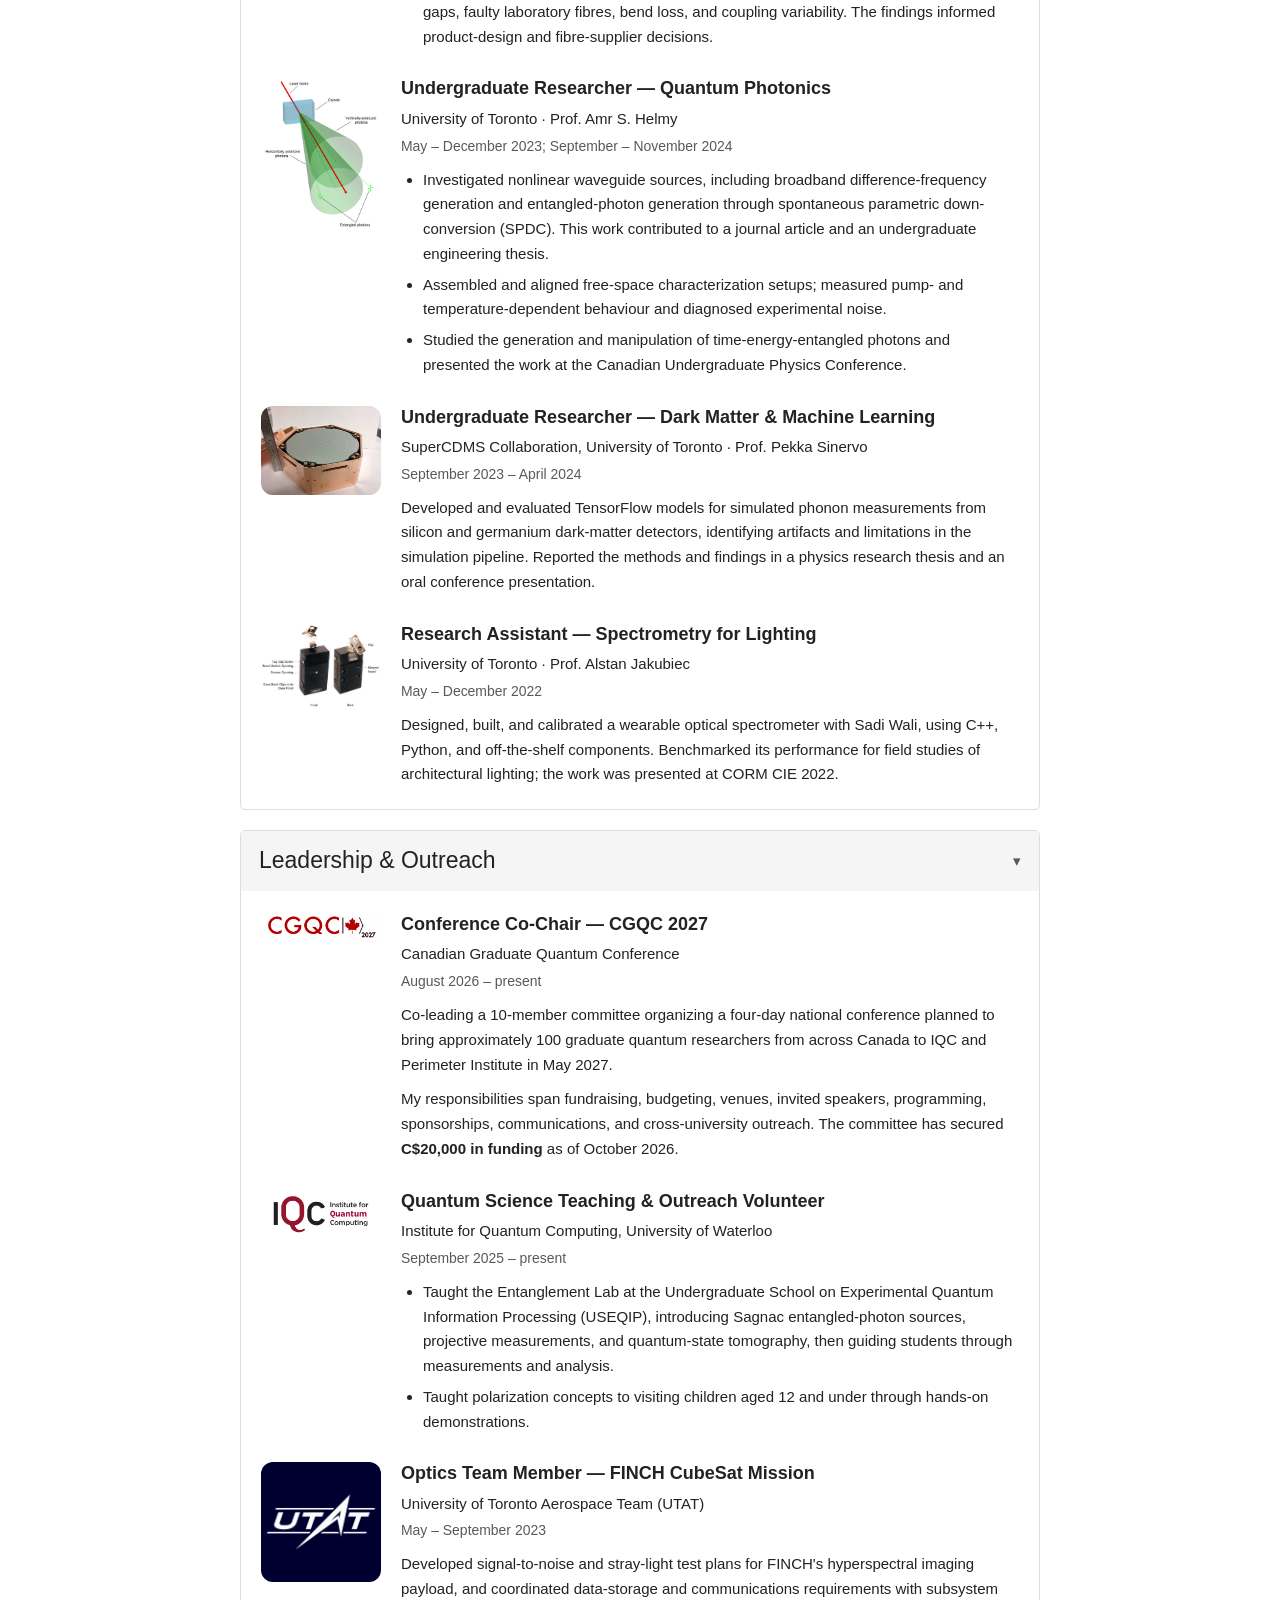
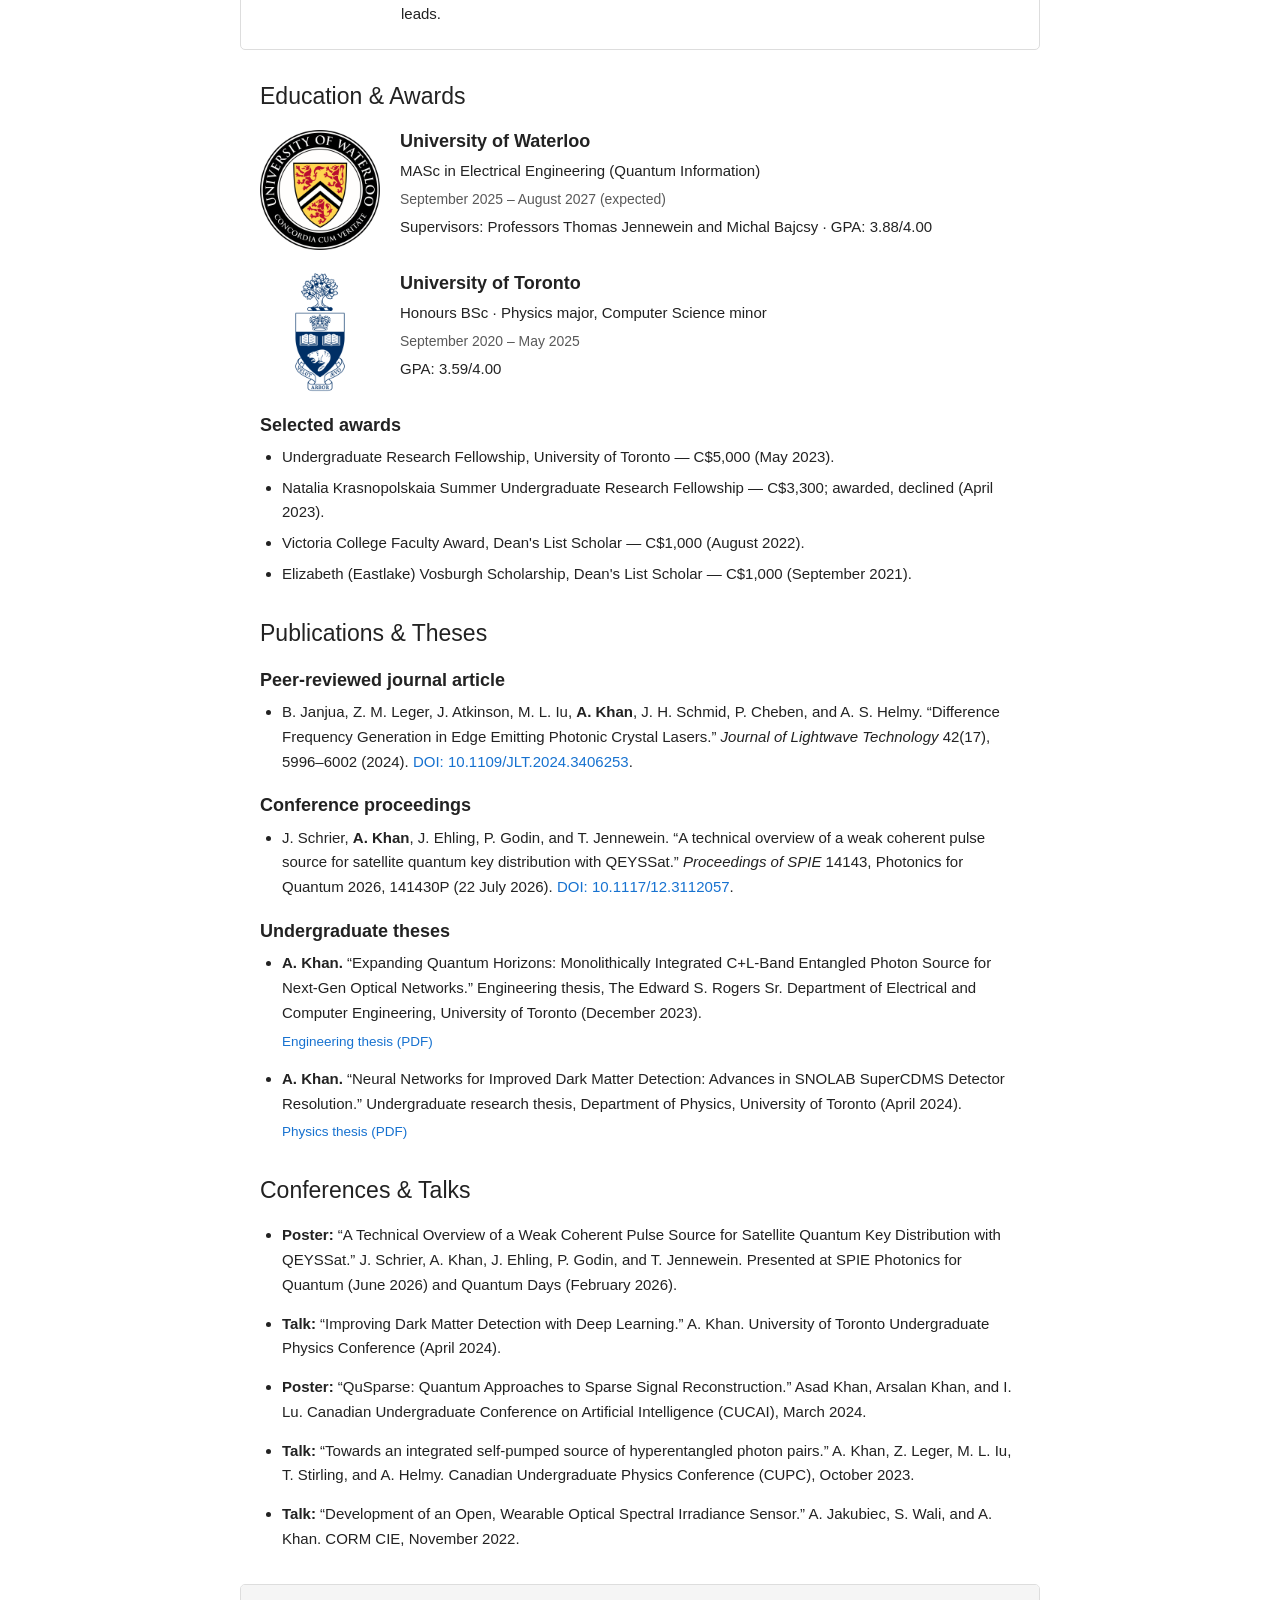
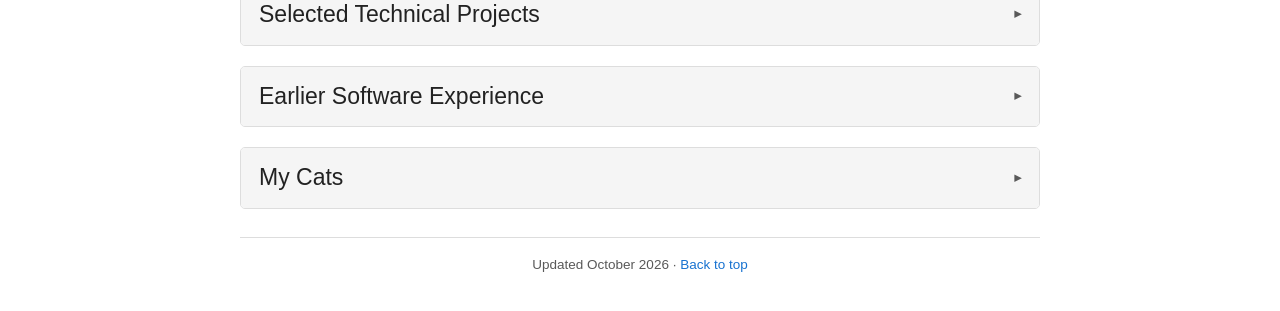
==== commit 64c6eed9: "long time update" ====
--- a/index.html
+++ b/index.html
@@ -2,653 +2,524 @@
 <html lang="en">
 
 <head>
-  <meta http-equiv="Content-Type" content="text/html; charset=UTF-8" />
-
+  <meta charset="utf-8">
+  <meta name="viewport" content="width=device-width, initial-scale=1">
+  <meta name="author" content="Arsalan Khan">
+  <meta name="description"
+    content="Arsalan Khan is a master's student at IQC, University of Waterloo, working on quantum communication and photonics, and co-chair of CGQC 2027.">
+  <meta property="og:title" content="Arsalan Khan">
+  <meta property="og:description"
+    content="Quantum communication and photonics research, conference leadership, and outreach at the Institute for Quantum Computing.">
+  <meta property="og:type" content="website">
   <title>Arsalan Khan</title>
-
-  <meta name="author" content="Arsalan Khan" />
-  <meta name="viewport" content="width=device-width, initial-scale=1" />
-  <meta property="og:title" content="Arsalan Khan" />
-  <meta property="og:description" content="Arsalan's personal website." />
-  <link rel="shortcut icon" href="images/favicon/favicon.ico" type="image/x-icon" />
-  <link rel="stylesheet" type="text/css" href="stylesheet.css" />
-  <script src="script.js"></script>
+  <!-- OPTIONAL FAVICON: restore the following line only after adding the file.
+  <link rel="icon" href="images/favicon/favicon.ico">
+  -->
+  <link rel="icon" href="images/favicon/favicon.ico">
+  <link rel="stylesheet" href="stylesheet.css">
+  <script src="script.js" defer></script>
 </head>
 
-<!----------------------------------------------------- HEADING ----------------------------------------------------->
-
-<body>
-  <p style="text-align: center">(Website is out of date since December 2024...)</p>
-  <div class="bio-section">
-    <div class="bio-text">
-      <h2>Arsalan Khan</h2>
-      <!-- <p style="text-align: center">
-          Building this site until I earn my own Wikipedia page...
-        </p> -->
-      <p>
-        I'm a senior undergraduate student from University of Toronto,
-        majoring in Physics and minoring in Computer Science and Mathematics.
-        I'm broadly interested in integrated quantum photonics research. I'm not simply interested in research only for
-        the sake of science - that is just a bonus - but want to take advantage of my creativity to innovate and solve
-        problems that will have a direct impact on the industry. I want my contributions to lead to startups and to
-        pave the way for novel research niches in these areas.
+<body id="top">
+  <a class="skip-link" href="#main">Skip to main content</a>
+
+  <header class="site-header">
+    <div class="bio-section">
+      <div class="bio-text">
+        <h1>Arsalan Khan</h1>
+        <p>I'm a master's student at the <strong>Institute for Quantum Computing (IQC), University of Waterloo</strong>,
+          supervised by Professors Thomas Jennewein and Michal Bajcsy. I study quantum communication and photonics, with
+          a particular interest in generating, controlling, and distributing entanglement.</p>
+        <p>My work spans entangled-photon architectures, automated experiments, and photon-source characterization. I'm
+          also a <strong>Quantum Optics Student at the Canadian Space Agency</strong>. Previously, I worked on nonlinear
+          quantum photonics at the University of Toronto and spent a year in optical verification engineering at
+          Lumentum.</p>
+      </div>
+      <figure class="bio-image asset-slot">
+        <!-- PHOTO PLACEHOLDER: add your photo, then set data-src="images/Headshot_Square.jpg". -->
+        <img data-src="images/Headshot_Square.jpg" alt="Portrait of Arsalan Khan" width="280" height="280" hidden>
+        <span class="asset-placeholder">Headshot<br><small>Photo to add</small></span>
+      </figure>
+    </div>
+    <div class="bio-text-next">
+      <p>I want to help build the quantum internet and take a leading role in deciding how it develops. My work in
+        satellite quantum communication and entanglement generation has given me a starting point. Next, during my PhD,
+        I want to explore how quantum memories, on-chip photon sources, and new network architectures can bring us
+        closer to networks people can actually use. In the future, I see myself leading a research group or technical
+        team working toward that goal, while helping shape the decisions that bring these networks into practice.</p>
+      <p>Beyond research, I'm <strong>co-chair of the Canadian Graduate Quantum Conference 2027</strong>, helping lead a
+        national gathering planned for about 100 graduate researchers at IQC and Perimeter Institute. I also taught in
+        IQC's undergraduate quantum summer school and share quantum science with younger students through hands-on
+        outreach.
       </p>
-      <p>
-        I have enough experience in academia and industry to understand how much I have yet to learn, as well as the
-        approches I would need to take to become a leading figure in the field. An obvious next step to achieve
-        these goals now is for me to obtain a PhD which will allow me to master the available tools and techniques to
-        the point where I can comfortably generate novel ideas.
-      </p>
+      <p>In my free time I enjoy exploring my creativity in other avenues such as drawing and have recently taken up
+        sewing and designing my own clothes. Music is another big part of my life: I love exploring experimental genres,
+        and I'm starting to learn how to produce my own.</p>
     </div>
-    <div class="bio-image">
-      <a href="images/Headshot_Square.jpg">
-        <img alt="profile photo" src="images/Headshot_Square.jpg" class="hoverZoomLink" />
-      </a>
-    </div>
-  </div>
-  <div class="bio-section">
-    <div class="bio-text-next">
-      <p>
-        I have a multidisciplanary background from various research positions, industry internships, extracuricculars,
-        as well as personal projects. This background includes, but is not limited to, nonlinear quantum photonics,
-        multiplexing and optical cross connects, automation of lab experiments, quantum information and alogrithms, deep
-        learning (mainly TensorFlow), developing a software architecture for an early stage startup, software
-        development, and robotics.
-      </p>
-      <p>
-        In my free time I enjoy exploring my creativity in other avenues such as drawing, and have recently picked up
-        sewing and designing my own clothes. I'm also extremely enthusiastic about music and enjoy exploring new
-        experimental genres. I'm now trying to learn how to produce my own music.
-      </p>
-      <p style="text-align: center;">
-        You can reach me at arsala.khan@mail.utoronto.ca, and my resume can be found <a
-          href="data/Resume_Arsalan.pdf">here</a>.
-      </p>
-    </div>
-  </div>
-
-  <div class="portfolio-section">
-    <div class="portfolio-heading">Papers and Theses</div>
-    <div class="portfolio-subsection">
+    <ul class="contact-links" aria-label="Contact and résumé">
+      <li><a href="mailto:a494khan@uwaterloo.ca">a494khan@uwaterloo.ca</a></li>
+      <li><a href="data/Resume_Arsalan_10-26.pdf">Résumé (PDF)</a></li>
+      <li><a href="https://www.linkedin.com/in/real-arsalan-khan">LinkedIn</a></li>
+    </ul>
+  </header>
+
+  <nav class="section-nav" aria-label="Page sections">
+    <ul>
+      <li><a href="#research">Research</a></li>
+      <li><a href="#leadership">Leadership &amp; outreach</a></li>
+      <li><a href="#education">Education</a></li>
+      <li><a href="#publications">Publications</a></li>
+      <li><a href="#talks">Talks</a></li>
+      <li><a href="#skills">Skills</a></li>
+      <li><a href="#projects">Projects</a></li>
+      <li><a href="#personal">Personal</a></li>
+    </ul>
+  </nav>
+
+  <main id="main" tabindex="-1">
+    <!-- RESEARCH & ENGINEERING: native details preserve the original expandable layout. -->
+    <details class="experience-section" id="research" open>
+      <summary class="experience-header">
+        <h2>Research &amp; Engineering</h2><span class="dropdown-button" aria-hidden="true">▾</span>
+      </summary>
+      <div class="experience-content">
+        <article class="experience-item" id="iqc-research">
+          <figure class="experience-logo asset-slot" data-optional hidden>
+            <img data-src="images/IQC.jpg" alt="IQC" width="100" height="100" loading="lazy" hidden>
+          </figure>
+          <div class="experience-details">
+            <h3>Graduate Researcher — Quantum Communication</h3>
+            <p class="institution">Institute for Quantum Computing, University of Waterloo</p>
+            <p class="dates">September 2025 – present · Research supervisor: Prof. Thomas Jennewein</p>
+            <ul>
+              <li>Developed and analytically validated a reconfigurable architecture for heralding maximally entangled
+                photonic qudits across arbitrary dimensions and discrete degrees of freedom, with an algorithm to
+                optimize the optical settings for heralding success.</li>
+              <li>Built Python software for automated polarization-state tomography of entangled photon pairs, combining
+                motorized waveplate control, time-tagged coincidence acquisition, and density-matrix reconstruction.
+              </li>
+            </ul>
+          </div>
+        </article>
+        <article class="experience-item" id="csa-research">
+          <figure class="experience-logo asset-slot" data-optional hidden>
+            <img data-src="images/CSA.jpg" alt="CSA" width="100" height="100" loading="lazy" hidden>
+          </figure>
+          <div class="experience-details">
+            <h3>Quantum Optics Student</h3>
+            <p class="institution">Canadian Space Agency</p>
+            <p class="dates">September 2026 – present</p>
+            <ul>
+              <li>Building a laboratory testbed and measurement workflow for photon-source characterization, beginning
+                with quantum-dot and weak-coherent-pulse sources for satellite and fibre quantum key distribution (QKD).
+              </li>
+              <li>Supporting optical verification of the ground station for Canada's Quantum Encryption and Science
+                Satellite (QEYSSat) mission.</li>
+            </ul>
+          </div>
+        </article>
+        <article class="experience-item">
+          <figure class="experience-logo asset-slot" data-optional hidden>
+            <!-- OPTIONAL IMAGE: set data-src="images/lumentum.jpeg" after adding the original asset. -->
+            <img data-src="images/lumentum.jpeg" alt="Lumentum" width="100" height="100" loading="lazy" hidden>
+          </figure>
+          <div class="experience-details">
+            <h3>Optical Verification Engineer Intern</h3>
+            <p class="institution">Lumentum Operations LLC · Design Verification and Testing</p>
+            <p class="dates">January – December 2024</p>
+            <ul>
+              <li>Characterized wavelength-selective switches and multiplexers, measuring polarization-dependent loss,
+                spectral response, back-reflection, crosstalk, and insertion loss.</li>
+              <li>Automated instrument control, data acquisition, and analysis with Python, C#, and VB.NET.</li>
+              <li>Led an investigation into unexpected insertion-loss spectra, isolating effects from air gaps, faulty
+                laboratory fibres, bend loss, and coupling variability. The findings informed product-design and
+                fibre-supplier decisions.</li>
+            </ul>
+          </div>
+        </article>
+        <article class="experience-item">
+          <figure class="experience-logo asset-slot" data-optional hidden>
+            <!-- OPTIONAL IMAGE: set data-src="images/SPDC.png" after adding the original asset. -->
+            <img data-src="images/SPDC.png" alt="Illustration of spontaneous parametric down-conversion" width="100"
+              height="100" loading="lazy" hidden>
+          </figure>
+          <div class="experience-details">
+            <h3>Undergraduate Researcher — Quantum Photonics</h3>
+            <p class="institution">University of Toronto · Prof. Amr S. Helmy</p>
+            <p class="dates">May – December 2023; September – November 2024</p>
+            <ul>
+              <li>Investigated nonlinear waveguide sources, including broadband difference-frequency generation and
+                entangled-photon generation through spontaneous parametric down-conversion (SPDC). This work contributed
+                to a journal article and an undergraduate engineering thesis.</li>
+              <li>Assembled and aligned free-space characterization setups; measured pump- and temperature-dependent
+                behaviour and diagnosed experimental noise.</li>
+              <li>Studied the generation and manipulation of time-energy-entangled photons and presented the work at the
+                Canadian Undergraduate Physics Conference.</li>
+            </ul>
+          </div>
+        </article>
+        <article class="experience-item">
+          <figure class="experience-logo asset-slot" data-optional hidden>
+            <!-- OPTIONAL IMAGE: set data-src="images/SuperCDMS.jpeg" after adding the original asset. -->
+            <img data-src="images/SuperCDMS.jpeg" alt="SuperCDMS" width="100" height="100" loading="lazy" hidden>
+          </figure>
+          <div class="experience-details">
+            <h3>Undergraduate Researcher — Dark Matter &amp; Machine Learning</h3>
+            <p class="institution">SuperCDMS Collaboration, University of Toronto · Prof. Pekka Sinervo</p>
+            <p class="dates">September 2023 – April 2024</p>
+            <p>Developed and evaluated TensorFlow models for simulated phonon measurements from silicon and germanium
+              dark-matter detectors, identifying artifacts and limitations in the simulation pipeline. Reported the
+              methods and findings in a physics research thesis and an oral conference presentation.</p>
+          </div>
+        </article>
+        <article class="experience-item">
+          <figure class="experience-logo asset-slot" data-optional hidden>
+            <!-- OPTIONAL IMAGE: set data-src="images/NL_cased.png" after adding the original asset. -->
+            <img data-src="images/NL_cased.png" alt="Wearable optical spectrometer project" width="100" height="100"
+              loading="lazy" hidden>
+          </figure>
+          <div class="experience-details">
+            <h3>Research Assistant — Spectrometry for Lighting</h3>
+            <p class="institution">University of Toronto · Prof. Alstan Jakubiec</p>
+            <p class="dates">May – December 2022</p>
+            <p>Designed, built, and calibrated a wearable optical spectrometer with Sadi Wali, using C++, Python, and
+              off-the-shelf components. Benchmarked its performance for field studies of architectural lighting; the
+              work was presented at CORM CIE 2022.</p>
+          </div>
+        </article>
+      </div>
+    </details>
+
+    <!-- LEADERSHIP & OUTREACH -->
+    <details class="experience-section" id="leadership" open>
+      <summary class="experience-header">
+        <h2>Leadership &amp; Outreach</h2><span class="dropdown-button" aria-hidden="true">▾</span>
+      </summary>
+      <div class="experience-content">
+        <article class="experience-item" id="cgqc">
+          <figure class="experience-logo asset-slot" data-optional hidden>
+            <img data-src="images/CGQC.png" alt="CGQC" width="100" height="100" loading="lazy" hidden>
+          </figure>
+          <div class="experience-details">
+            <h3>Conference Co-Chair — CGQC 2027</h3>
+            <p class="institution">Canadian Graduate Quantum Conference</p>
+            <p class="dates">August 2026 – present</p>
+            <p>Co-leading a 10-member committee organizing a four-day national conference planned to bring approximately
+              100
+              graduate quantum researchers from across Canada to IQC and Perimeter Institute in May 2027.</p>
+            <p>My responsibilities span fundraising, budgeting, venues, invited speakers, programming, sponsorships,
+              communications,
+              and cross-university outreach. The committee has secured <strong>C$20,000 in funding</strong> as of
+              October 2026.</p>
+          </div>
+        </article>
+        <article class="experience-item">
+          <figure class="experience-logo asset-slot" data-optional hidden>
+            <img data-src="images/IQC.jpg" alt="IQC" width="100" height="100" loading="lazy" hidden>
+          </figure>
+          <div class="experience-details">
+            <h3>Quantum Science Teaching &amp; Outreach Volunteer</h3>
+            <p class="institution">Institute for Quantum Computing, University of Waterloo</p>
+            <p class="dates">September 2025 – present</p>
+            <ul>
+              <li>Taught the Entanglement Lab at the Undergraduate School on Experimental Quantum Information Processing
+                (USEQIP), introducing Sagnac entangled-photon sources, projective measurements, and quantum-state
+                tomography, then guiding students through measurements and analysis.</li>
+              <li>Taught polarization concepts to visiting children aged 12 and under through hands-on demonstrations.
+              </li>
+            </ul>
+          </div>
+        </article>
+        <article class="experience-item">
+          <figure class="experience-logo asset-slot" data-optional hidden>
+            <!-- OPTIONAL IMAGE: set data-src="images/UTAT_logo.png" after adding the original asset. -->
+            <img data-src="images/UTAT_logo.png" alt="University of Toronto Aerospace Team" width="100" height="100"
+              loading="lazy" hidden>
+          </figure>
+          <div class="experience-details">
+            <h3>Optics Team Member — FINCH CubeSat Mission</h3>
+            <p class="institution">University of Toronto Aerospace Team (UTAT)</p>
+            <p class="dates">May – September 2023</p>
+            <p>Developed signal-to-noise and stray-light test plans for FINCH's hyperspectral imaging payload, and
+              coordinated data-storage and communications requirements with subsystem leads.</p>
+          </div>
+        </article>
+      </div>
+    </details>
+
+    <!-- EDUCATION & AWARDS -->
+    <section class="portfolio-section" id="education" aria-labelledby="education-title">
+      <h2 class="portfolio-heading" id="education-title">Education &amp; Awards</h2>
+      <div class="education-item experience-item">
+        <figure class="experience-logo asset-slot" data-optional hidden>
+          <!-- UNIVERSITY LOGO: add images/waterloo.png, then set data-src="images/waterloo.png". -->
+          <img data-src="images/uWaterloo.jpg" alt="University of Waterloo logo" width="140" height="140" hidden>
+        </figure>
+        <div class="experience-details">
+          <h3>University of Waterloo</h3>
+          <p>MASc in Electrical Engineering (Quantum Information)</p>
+          <p class="dates">September 2025 – August 2027 (expected)</p>
+          <p>Supervisors: Professors Thomas Jennewein and Michal Bajcsy · GPA: 3.88/4.00</p>
+        </div>
+      </div>
+      <div class="education-item experience-item">
+        <figure class="experience-logo asset-slot" data-optional hidden>
+          <!-- UNIVERSITY LOGO: add images/toronto.png, then set data-src="images/toronto.png". -->
+          <img data-src="images/UofT.jpg" alt="University of Toronto logo" width="140" height="140" hidden>
+        </figure>
+        <div class="experience-details">
+          <h3>University of Toronto</h3>
+          <p>Honours BSc · Physics major, Computer Science minor</p>
+          <p class="dates">September 2020 – May 2025</p>
+          <p>GPA: 3.59/4.00</p>
+        </div>
+      </div>
+      <h3>Selected awards</h3>
       <ul class="portfolio-list">
-        <li class="portfolio-item">
-          B. Janjua , Z. M. Leger , J. Atkinson , M. L. Iu, A. Khan, J. H. Schmid, P. Cheben , and A. S. Helmy,
-          "Difference Frequency Generation in Edge Emitting Photonic Crystal Lasers," IEEE Journal of Lightwave
-          Technology, Vol. 42, no. 17, Sept 1, 2024 <a href="https://ieeexplore.ieee.org/document/10540168">IEEE
-            Xplore</a>
+        <li>Undergraduate Research Fellowship, University of Toronto — C$5,000 (May 2023).</li>
+        <li>Natalia Krasnopolskaia Summer Undergraduate Research Fellowship — C$3,300; awarded, declined (April 2023).
         </li>
-        <li class="portfolio-item">
-          A. Khan, "Expanding Quantum Horizons: Monolithically Integrated
-          C+L-Band Entangled Photon Source for Next-Gen Optical Networks", BSc
-          thesis, Department of The Edward S. Rogers Sr. Department of
-          Electrical and Computer Engineering, University of Toronto, 2023.
+        <li>Victoria College Faculty Award, Dean's List Scholar — C$1,000 (August 2022).</li>
+        <li>Elizabeth (Eastlake) Vosburgh Scholarship, Dean's List Scholar — C$1,000 (September 2021).</li>
+      </ul>
+    </section>
+
+    <!-- PUBLICATIONS: published outputs remain distinct from ongoing research above. -->
+    <section class="portfolio-section" id="publications" aria-labelledby="publications-title">
+      <h2 class="portfolio-heading" id="publications-title">Publications &amp; Theses</h2>
+      <h3>Peer-reviewed journal article</h3>
+      <ul class="portfolio-list">
+        <li class="portfolio-item">B. Janjua, Z. M. Leger, J. Atkinson, M. L. Iu, <strong>A. Khan</strong>, J. H.
+          Schmid, P. Cheben, and A. S. Helmy. “Difference Frequency Generation in Edge Emitting Photonic Crystal
+          Lasers.” <em>Journal of Lightwave Technology</em> 42(17), 5996–6002 (2024). <a
+            href="https://doi.org/10.1109/JLT.2024.3406253">DOI: 10.1109/JLT.2024.3406253</a>.</li>
+      </ul>
+      <h3>Conference proceedings</h3>
+      <ul class="portfolio-list">
+        <li class="portfolio-item">J. Schrier, <strong>A. Khan</strong>, J. Ehling, P. Godin, and T. Jennewein. “A
+          technical overview of a weak coherent pulse source for satellite quantum key distribution with QEYSSat.”
+          <em>Proceedings of SPIE</em> 14143, Photonics for Quantum 2026, 141430P (22 July 2026). <a
+            href="https://doi.org/10.1117/12.3112057">DOI: 10.1117/12.3112057</a>.
         </li>
-        <li class="portfolio-item">
-          A. Khan, "Neural Networks for Improved Dark Matter Detection:
-          Advances in SNOLAB SuperCDMS Detector Resolution", Undergraduate Research Project, Department of Physics,
-          University of
-          Toronto, 2024. <a href="data/PHY479_Final_Report.pdf">Report</a>.
+      </ul>
+      <h3>Undergraduate theses</h3>
+      <ul class="portfolio-list">
+        <li class="portfolio-item"><strong>A. Khan.</strong> “Expanding Quantum Horizons: Monolithically Integrated
+          C+L-Band Entangled Photon Source for Next-Gen Optical Networks.” Engineering thesis, The Edward S. Rogers Sr.
+          Department of Electrical and Computer Engineering, University of Toronto (December 2023).
+          <!-- DOCUMENT PLACEHOLDER: add data/ECE_Thesis.pdf, then replace the span below with <a href="data/ECE_Thesis.pdf">Engineering thesis (PDF)</a>. -->
+          <span class="document-placeholder"><a href="data/ECE499 Thesis.pdf">Engineering thesis (PDF)</a></span>
         </li>
-        <!-- Add more paper titles as needed -->
+        <li class="portfolio-item"><strong>A. Khan.</strong> “Neural Networks for Improved Dark Matter Detection:
+          Advances in SNOLAB SuperCDMS Detector Resolution.” Undergraduate research thesis, Department of Physics,
+          University of Toronto (April 2024).
+          <!-- DOCUMENT PLACEHOLDER: add data/PHY479_Final_Report.pdf, then replace the span below with <a href="data/PHY479_Final_Report.pdf">Physics thesis (PDF)</a>. -->
+          <span class="document-placeholder"><a href="data/PHY479_Final_Report.pdf">Physics thesis (PDF)</a></span>
+        </li>
       </ul>
-    </div>
-  </div>
-
-  <div class="portfolio-section">
-    <div class="portfolio-heading">Conferences and Talks</div>
-    <div class="portfolio-subsection">
+    </section>
+
+    <!-- CONFERENCE PRESENTATIONS -->
+    <section class="portfolio-section" id="talks" aria-labelledby="talks-title">
+      <h2 class="portfolio-heading" id="talks-title">Conferences &amp; Talks</h2>
       <ul class="portfolio-list">
-        <li class="portfolio-item">
-          "Towards an integrated self-pumped source of hyperentangled photon
-          pairs", Arsalan Khan, Zacharie M. Leger, Meng Lon Iu, Trevor J.
-          Stirling, Amr S. Helmy, at
-          <a href="https://cupc.cap.ca/">CUPC 2023</a> (October 2023).
-        </li>
-        <li class="portfolio-item">
-          "QuSparse: Quantum Approaches to Sparse Signal Reconstruction", Asad
-          Khan, Arsalan Khan, Ian Lu, at
-          <a href="https://www.cucai.ca/">CUCAI 2024</a> (October 2023).
-        </li>
-        <li class="portfolio-item">
-          "Improving Dark Matter Detection w/ Deep Learning", Arsalan Khan, at
-          UofT Undergraduate Physics Conference (April 2024).
-        </li>
-        <li class="portfolio-item">
-          "Development of an Open, Wearable Optical Spectral Irradiance
-          Sensor" Alstan Jakubiec, Sadi Wali, Arsalan Khan, at the
-          <a href="https://cormusa.org/">CORM CIE 2022</a>
-          (November 2022).
-        </li>
-        <!-- Add more paper titles as needed -->
+        <li class="portfolio-item"><strong>Poster:</strong> “A Technical Overview of a Weak Coherent Pulse Source for
+          Satellite Quantum Key Distribution with QEYSSat.” J. Schrier, A. Khan, J. Ehling, P. Godin, and T. Jennewein.
+          Presented at SPIE Photonics for Quantum (June 2026) and Quantum Days (February 2026).</li>
+        <li class="portfolio-item"><strong>Talk:</strong> “Improving Dark Matter Detection with Deep Learning.” A. Khan.
+          University of Toronto Undergraduate Physics Conference (April 2024).</li>
+        <li class="portfolio-item"><strong>Poster:</strong> “QuSparse: Quantum Approaches to Sparse Signal
+          Reconstruction.” Asad Khan, Arsalan Khan, and I. Lu. Canadian Undergraduate Conference on Artificial
+          Intelligence (CUCAI), March 2024.</li>
+        <li class="portfolio-item"><strong>Talk:</strong> “Towards an integrated self-pumped source of hyperentangled
+          photon pairs.” A. Khan, Z. Leger, M. L. Iu, T. Stirling, and A. Helmy. Canadian Undergraduate Physics
+          Conference (CUPC), October 2023.</li>
+        <li class="portfolio-item"><strong>Talk:</strong> “Development of an Open, Wearable Optical Spectral Irradiance
+          Sensor.” A. Jakubiec, S. Wali, and A. Khan. CORM CIE, November 2022.</li>
       </ul>
-    </div>
-  </div>
-
-  <!----------------------------------------------------- RESEARCH ----------------------------------------------------->
-  <div class="experience-section">
-    <div class="experience-header">
-      <h2>Relevant Experience & Research</h2>
-      <div class="dropdown-button">&#9660;</div>
-    </div>
-    <div class="experience-content">
-      <div class="experience-item"> <!-- Helmy -->
-        <div class="experience-logo">
-          <img src="images/SPDC.png" alt="Logo" />
+    </section>
+
+    <!-- SKILLS -->
+    <!-- <details class="experience-section" id="skills">
+      <summary class="experience-header">
+        <h2>Technical Skills</h2><span class="dropdown-button" aria-hidden="true">▾</span>
+      </summary>
+      <div class="experience-content">
+        <dl class="skills-list">
+          <dt>Quantum optics &amp; photonics</dt>
+          <dd>Entangled-photon sources, SPDC, nonlinear waveguides, polarization-state tomography, time-tagged
+            coincidences, free-space optical alignment, and spectral characterization.</dd>
+          <dt>Experimental automation &amp; analysis</dt>
+          <dd>Python, C++, C#, VB.NET, instrument drivers, automated data acquisition, detector-data analysis, and
+            optical verification.</dd>
+          <dt>Machine learning &amp; scientific computing</dt>
+          <dd>TensorFlow, PyTorch, PennyLane, and CERN ROOT; experience with neural networks, quantum circuit Born
+            machines, and simulation analysis.</dd>
+          <dt>Software &amp; electronics</dt>
+          <dd>Java, JavaScript, React, Node.js, PostgreSQL, HTML/CSS/SCSS, Android Studio, microcontrollers, and analog
+            electronics.</dd>
+        </dl>
+      </div>
+    </details> -->
+
+    <!-- PROJECTS: retain technical breadth without overstating outcomes. -->
+    <details class="experience-section" id="projects">
+      <summary class="experience-header">
+        <h2>Selected Technical Projects</h2><span class="dropdown-button" aria-hidden="true">▾</span>
+      </summary>
+      <div class="experience-content">
+        <article class="experience-item">
+          <div class="experience-details">
+            <h3>QuSparse — Quantum Approaches to Sparse Signal Reconstruction</h3>
+            <p class="dates">UTMIST · September 2023 – April 2024</p>
+            <p>Implemented and evaluated quantum circuit Born machines with PennyLane, TensorFlow, and Python in a
+              collaborative student research team, investigating quantum-generative approaches to sparse signal
+              reconstruction. Presented at CUCAI 2024. <a href="https://utmist.gitlab.io/projects/qusparse/">Project
+                page</a>.</p>
+          </div>
+        </article>
+        <article class="experience-item">
+          <div class="experience-details">
+            <h3>Machine Unlearning</h3>
+            <p class="dates">December 2023</p>
+            <p>Implemented and evaluated methods for removing selected training examples from image-classification
+              models, including SISA (Sharded, Isolated, Sliced, and Aggregated) training and experiments with ensemble
+              approaches on CIFAR-10 and MNIST. Used Python, TensorFlow, and PyTorch.</p>
+            <!-- DOCUMENT PLACEHOLDER: add data/Machine_Unlearning.pdf, then replace the span below with <a href="data/Machine_Unlearning.pdf">Machine unlearning report (PDF)</a>. -->
+            <span class="document-placeholder"><a href="data/Machine_Unlearning.pdf">Machine unlearning report
+                (PDF)</a></span>
+          </div>
+        </article>
+        <article class="experience-item">
+          <div class="experience-details">
+            <h3>Computer Vision for Cassava Leaf Disease Classification</h3>
+            <p class="dates">August 2023</p>
+            <p>Built a TensorFlow/Keras image classifier for a Kaggle project, exploring data augmentation, transfer
+              learning, and convolutional networks. <a
+                href="https://www.kaggle.com/code/arsalan1322/cassava-leaf-disease-submission">Kaggle notebook</a>.</p>
+          </div>
+        </article>
+        <article class="experience-item">
+          <div class="experience-details">
+            <h3>Deep Learning with the Higgs Boson Dataset</h3>
+            <p class="dates">May 2023</p>
+            <p>Used TensorFlow/Keras to study classification with particle-physics data, experimenting with network
+              capacity, activation functions, and early stopping. <a
+                href="https://colab.research.google.com/drive/1bWxZK-aXTazlPat7eHZ9noCRFstBZQm5?usp=sharing">Colab
+                notebook</a>.</p>
+          </div>
+        </article>
+        <article class="experience-item">
+          <figure class="experience-logo asset-slot" data-optional hidden>
+            <!-- OPTIONAL IMAGE: set data-src="images/fm_transmitter.jpeg" after adding the original asset. -->
+            <img data-src="" alt="Tunable FM transmitter circuit" width="100" height="100" loading="lazy" hidden>
+          </figure>
+          <div class="experience-details">
+            <h3>Tunable FM Transmitter Circuit</h3>
+            <p class="dates">PHY405 Electronics Lab · April 2023</p>
+            <p>Designed, constructed, and tested a transistor-based FM transmitter using an electret microphone, LC
+              oscillator, and wire antenna. Documented the circuit, theory, and testing in a lab report.</p>
+            <!-- DOCUMENT PLACEHOLDER: add data/FM_Transmitter.pdf, then replace the span below with <a href="data/FM_Transmitter.pdf">FM transmitter report (PDF)</a>. -->
+            <span class="document-placeholder"><a href="data/FM_Transmitter.pdf">FM transmitter report (PDF)</a></span>
+          </div>
+        </article>
+        <article class="experience-item">
+          <div class="experience-details">
+            <h3>Artemify Android Music App</h3>
+            <p class="dates">CSC207 Software Design · August 2022</p>
+            <p>Led a team of eight developers on a Java/Android course project, coordinating roles and workflow and
+              implementing backend functionality with clean architecture and design patterns. <a
+                href="https://github.com/chendo29/group_0244_ArtemifyPhase2Prod">GitHub repository</a>.</p>
+          </div>
+        </article>
+        <article class="experience-item">
+          <div class="experience-details">
+            <h3>Electrical Team Member — Robotics for Space Exploration</h3>
+            <p class="dates">University of Toronto · May – September 2022</p>
+            <p>Contributed to a student rover project, programming motors in C++ with Arduino boards.</p>
+          </div>
+        </article>
+      </div>
+    </details>
+
+    <!-- EARLIER INTERNSHIPS: retained from the original site, with concise descriptions. -->
+    <details class="experience-section" id="earlier-experience">
+      <summary class="experience-header">
+        <h2>Earlier Software Experience</h2><span class="dropdown-button" aria-hidden="true">▾</span>
+      </summary>
+      <div class="experience-content">
+        <article class="experience-item">
+          <figure class="experience-logo asset-slot" data-optional hidden>
+            <!-- OPTIONAL IMAGE: set data-src="images/SPDC.png" after adding the original asset. -->
+            <img data-src="images/abenhub.jpeg" alt="ABen Hub" width="100" height="100" loading="lazy" hidden>
+          </figure>
+          <div class="experience-details">
+            <h3>Software Architecture Research Intern — ABen Hub</h3>
+            <p class="dates">June – August 2022</p>
+            <p>Researched requirements for a renewable-energy design platform and proposed its initial software
+              architecture, including a microservices approach and implementation stack.</p>
+            <!-- DOCUMENT PLACEHOLDER: add data/ABenHub_Proposal.pdf, then replace the span below with <a href="data/ABenHub_Proposal.pdf">Architecture proposal (PDF)</a>. Confirm the proposal is suitable for public sharing first. -->
+            <span class="document-placeholder">Architecture proposal PDF · to add</span>
+          </div>
+        </article>
+        <article class="experience-item">
+          <figure class="experience-logo asset-slot" data-optional hidden>
+            <!-- OPTIONAL IMAGE: set data-src="images/SPDC.png" after adding the original asset. -->
+            <img data-src="images/tapp.png" alt="TAPP" width="100" height="100" loading="lazy" hidden>
+          </figure>
+          <div class="experience-details">
+            <h3>Software Engineer Intern — The Teacher App (TAPP)</h3>
+            <p class="dates">June – August 2022</p>
+            <p>Developed pages for a teacher community and wellness platform, including a feed with posting, saving,
+              likes, and comments. Worked with React, Node.js, PostgreSQL, JavaScript, HTML, and SCSS.</p>
+          </div>
+        </article>
+      </div>
+    </details>
+
+
+    <!-- PERSONAL -->
+    <details class="experience-section" id="personal">
+      <summary class="experience-header">
+        <h2>My Cats</h2><span class="dropdown-button" aria-hidden="true">▾</span>
+      </summary>
+      <div class="experience-content">
+        <p>Here are two friends that have made invaluable contributions to my work. Minu and Willi keep me company—and
+          occasionally plot their next escape.</p>
+        <div class="cat-gallery">
+          <figure>
+            <div class="asset-slot cat-photo">
+              <!-- PHOTO PLACEHOLDER: set data-src="images/Minu.JPG" after adding the photo. -->
+              <img data-src="images/Minu.JPG" alt="Minu" width="230" height="250" loading="lazy" hidden>
+              <span class="asset-placeholder">Minu<br><small>Photo to add</small></span>
+            </div>
+            <figcaption>Minu</figcaption>
+          </figure>
+          <figure>
+            <div class="asset-slot cat-photo">
+              <!-- PHOTO PLACEHOLDER: set data-src="images/Willi.JPG" after adding the photo. -->
+              <img data-src="images/Willi.JPG" alt="Willi" width="230" height="250" loading="lazy" hidden>
+              <span class="asset-placeholder">Willi<br><small>Photo to add</small></span>
+            </div>
+            <figcaption>Willi</figcaption>
+          </figure>
+          <figure>
+            <div class="asset-slot cat-photo">
+              <!-- PHOTO PLACEHOLDER: set data-src="images/MinuAndWilli.JPG" after adding the photo. -->
+              <img data-src="images/MinuAndWilli.JPG" alt="Minu and Willi together" width="230" height="250"
+                loading="lazy" hidden>
+              <span class="asset-placeholder">Minu &amp; Willi<br><small>Photo to add</small></span>
+            </div>
+            <figcaption>Planning their next adventure</figcaption>
+          </figure>
         </div>
-        <div class="experience-details">
-          <h3>Undergraduate Quantum Photonics Researcher</h3>
-          <p>
-            University of Toronto, Department of Electrical and Computer
-            Engineering
-          </p>
-          <p>May 2023 — December 2023, September 2024 — Present</p>
-          <p>
-            For almost a year now, I've been involved in multiple nonlinear photonics and quantum photonics research
-            projects in <a href="http://rocket.light.utoronto.ca/helmy/">Professor Amr Helmy's group</a>, where I've
-            lead my own independent projects as well as have contributed to other collaborative projects in the group,
-            specializing mostly in entangled photon generation through type-II SPDC. I've completed my undergraduate
-            thesis on broadband SPDC photons, have recently been published as a co-authour on a paper regarding
-            difference frequency generation, and have also presented some of my results at the <a
-              href="https://cupc.cap.ca/">CUPC</a>.
-          </p>
-          <p>Some of these projects involved:</p>
-          <ul>
-            <li>
-              Widely tunable frequency conversion with self-pumped bragg
-              reflection photonic crystal lasers (see publications section). — May 2023
-            </li>
-            <li>
-              Developing an integrated self-pumped source of time-energy
-              entangled photon pairs (see conferences and presentations
-              section). — May 2023 - August 2023
-            </li>
-            <li>
-              Undergraduate Thesis: Monolithically integrated C+L-Band
-              entangled photon source for next-gen optical networks (see
-              publications and reports section). — Sept 2023 - Dec 2023
-            </li>
-            <li>
-              Exploring a novel application of multiplexing for quantum communication. — Sept 2024 - Present
-            </li>
-          </ul>
-          <p>
-            Feel free to inquire about any of these projects for further info.
-          </p>
-        </div>
-      </div>
-
-      <div class="experience-item"> <!-- Lumentum -->
-        <div class="experience-logo">
-          <img src="images/lumentum.jpeg" alt="Logo" />
-        </div>
-        <div class="experience-details">
-          <h3>Optical Verification Engineer Intern</h3>
-          <p>Lumentum</p>
-          <p>January 2024 — December 2024 (Expected)</p>
-          <p>
-            I've spent 12 months interning at <a href="https://www.lumentum.com/en">Lumentum</a> as an
-            Optical
-            Verification Engineer, where I've been writing instrument drivers and automating all of our experiments, as
-            well
-            as characterizing and benchmarking Lumentum's optical communications devices. I've spent the majority of my
-            time
-            working on our new optical cross connect switch and have initiated my own experiments making significant
-            discoveries, which has earned me recognition by various senior manager and directors in the company.
-          </p>
-          <ul>
-            <li>
-              Developing and performing various tests to characterize and validate optical properties of Lumentum’s
-              newest
-              multiplexers and switches: Polarization dependent loss, spectral behavior, back-reflection, crosstalk,
-              etc.</li>
-            <li>Automated all testing procedures by writing lab equipment drivers and testing scripts (Python, C#,
-              VB.NET), minimizing time spent in lab collecting data.</li>
-            <li>Took initiative to plan and perform experiments beyond team’s scope to satisfy scientific curiosity and
-              provide significant insights into troubleshooting efforts: Water spectroscopy, wavelength-dependent
-              bending loss,
-              fiber coupling variability. Invaluable discoveries of design and testing flaws were made.</li>
-            <li>Attended executive, customer, and supplier meetings, gaining valuable insight into the dynamics of the
-              fast-evolving telecommunications industry.
-            </li>
-          </ul>
-        </div>
-      </div>
-
-      <div class="experience-item"> <!-- Pekka -->
-        <div class="experience-logo">
-          <img src="images/SuperCDMS.jpeg" alt="Logo" />
-        </div>
-        <div class="experience-details">
-          <h3>Undergraduate Researcher (Machine Learning + Dark Matter)</h3>
-          <p>SNOLAB & University of Toronto, Department of Physics</p>
-          <p>September 2023 — April 2024</p>
-          <p>
-            Working on an applied machine learning project under the
-            supervision of
-            <a href="https://scholar.google.com/citations?user=k9L6jPYAAAAJ&hl=en">Professor Pekka Sinervo</a>, as
-            mentioned in my bio.
-          </p>
-          <p>
-            This is for the
-            <a href="https://www.snolab.ca/experiment/supercdms/">SNOLAB SuperCDMS collaboration</a>. The SNOLAB
-            SuperCDMS collaboration seeks to unravel the secrets
-            of dark matter by combining SNOLAB's underground lab with
-            SuperCDMS's state-of-the-art cryogenic detectors.
-          </p>
-          <ul>
-            <li>
-              Tools used: Python, TensorFlow, CERN's ROOT, CERN's GEANT4, some
-              batch scripting.
-            </li>
-            <li>
-              Developing and training deep neural networks to improve the
-              energy resolution (accuracy) of dark matter detector
-              measurements.
-            </li>
-            <li>
-              Simulating detector events to engineer an optimal dataset for
-              training.
-            </li>
-          </ul>
-        </div>
-      </div>
-
-      <div class="experience-item"> <!-- UTMIST -->
-        <div class="experience-logo">
-          <img src="images/UTMIST_logo.png" alt="Logo" />
-        </div>
-        <div class="experience-details">
-          <h3>Machine Learning Developer</h3>
-          <p>
-            University of Toronto Machine Intelligence Student Team (UTMIST)
-          </p>
-          <p>September 2023 — April 2024</p>
-          <p>
-            This is a collaborative research project with
-            <a href="https://utmist.gitlab.io/">UTMIST</a>.
-          </p>
-          <p>
-            I was one of the developers for
-            <a href="https://utmist.gitlab.io/projects/qusparse/">QuSparse</a>, a quantum machine learning research
-            project. Our team investivated qantum machine learning methods for reconstructing sparse signals.
-          </p>
-          <p>
-            I presented our research at the Canadian Undergraduate Conference in AI <a
-              href="https://www.cucai.ca/">CUCAI 2024</a>.
-          </p>
-          <ul>
-            <li>
-              Used Quantum Machine Learning (QML) algorithms to improve the efficiency of classical sparse signal
-              recovery, with the goal of outperforming classical methods in terms of speed, accuracy, and scalability.
-            </li>
-            <li>Utilized Python, Xanadu’s Pennylane, and Tensorflow implement quantum generative models such as Quantum
-              Circuit Born Machines.
-            </li>
-            <li>Tools used: Python, Xanadu's Pennylane, TensorFlow.</li>
-          </ul>
-        </div>
-      </div>
-
-      <div class="experience-item"> <!-- Alstan -->
-        <div class="experience-logo">
-          <img src="images/NL_cased.png" alt="Logo" />
-        </div>
-        <div class="experience-details">
-          <h3>Research Assistant</h3>
-          <p>University of Toronto</p>
-          <p>May 2023 — October 2023</p>
-          This project was completed under the supervision of
-          <a href="https://www.daniels.utoronto.ca/people/core-faculty/alstan-jakubiec">Professor Alstan Jakubiec</a>
-          and with
-          <a href="https://www.linkedin.com/in/sadi-wali-045172103/?originalSubdomain=ca">Sadi Wali</a>. Sadi and I
-          designed and developed a wearable spectral irradiance
-          sensor using off-the shelf components for long-term data collection
-          and analysis of the health effects of light in architecture.
-          <ul>
-            <li>
-              Built the digital spectrometer using a microcontroller, a
-              programmable sensor, and various other electronic components.
-              The device was then programmed in C++.
-            </li>
-            <li>
-              Conducted thorough testing and benchmarking of the spectrometer.
-            </li>
-            <li>
-              Utilized Python to develop and implement a data calibration
-              algorithm, improving accuracy and reliability of spectrometer
-              measurements.
-            </li>
-          </ul>
-          <p>
-            The results of this research project were presented at the
-            <a href="https://cormusa.org/">CORM CIE 2022</a>.
-          </p>
-        </div>
-      </div>
-    </div>
-  </div>
-
-  <!----------------------------------------------------- OTHER INTERNSHIPS --------------------------------------------------->
-  <div class="experience-section">
-    <div class="experience-header">
-      <h2>Other Internships</h2>
-      <div class="dropdown-button">&#9660;</div>
-    </div>
-    <div class="experience-content">
-      <div class="experience-item">
-        <div class="experience-logo">
-          <img src="images/abenhub.jpeg" alt="Logo" />
-        </div>
-        <div class="experience-details">
-          <h3>Software Architecture Research Intern</h3>
-          <p>ABen Hub</p>
-          <p>June 2022 — August 2022</p>
-          <p>Summer of 2022 I assisted in the development of two startups.</p>
-          <p>
-            <a href="https://abenhub.com/">ABen Hub</a> revolutionizes
-            utility-scale renewable energy development with a cloud-based
-            design platform, leveraging AI and advanced computational models
-            for automated, client-specific designs.
-          </p>
-          <p>
-            I was responsible for engineering the initial software
-            architecture. I conducted thorough research on the business'
-            requirements and proposed a microservices architecture for the
-            platform. I also proposed a tech stack to be used to implement
-            ABen Hub's software.
-          </p>
-          <p>
-            The final proposal can be found
-            <a href="data/ABenHub_Proposal.pdf">here</a>.
-          </p>
-        </div>
-      </div>
-
-      <div class="experience-item">
-        <div class="experience-logo">
-          <img src="images/tapp.png" alt="Logo" />
-        </div>
-        <div class="experience-details">
-          <h3>Software Engineer Intern</h3>
-          <p>The Teacher App (TAPP)</p>
-          <p>June 2022 — August 2022</p>
-          <p>
-            <a href="https://www.theteacherapp.ca/">The Teacher App</a>
-            is the second startup I worked with. TAPP is a a community, mental
-            health, and wellness online platform for teachers.
-          </p>
-          <p>
-            I was responsible for development of multiple pages, including the
-            main feed page where users could create, save, and like posts, and
-            comment on existing posts.
-          </p>
-          <ul>
-            <li>
-              Tools used: React.JS, Node.JS, PostgreSQL, Javascript, HTML,
-              SCSS
-            </li>
-          </ul>
-        </div>
-      </div>
-    </div>
-  </div>
-
-  <!----------------------------------------------------- SOFTWARE & ML --------------------------------------------------->
-  <div class="experience-section">
-    <div class="experience-header">
-      <h2>Personal Software & Machine Learning Projects</h2>
-      <div class="dropdown-button">&#9660;</div>
-    </div>
-    <div class="experience-content">
-      <div class="experience-item">
-        <div class="experience-logo">
-          <img src="images/CIFAR.png" alt="Logo" />
-        </div>
-        <div class="experience-details">
-          <h3>Machine Unlearning</h3>
-          <p>Machine learning project, December 2023</p>
-          <p>
-            This project explores a novel method for "unlearning" previously
-            learned datapoints from a model. Unlearning is the process of
-            having a deployed machine learning model forget about some of its
-            training data points. This can be achieved through exact
-            unlearning methods such as Sharded, Isolated, Sliced, and
-            Aggregated (SISA), which involve formally removing the data
-            point’s impact on the model by retraining the model from scratch;
-            or approximate unlearning, where the model parameters are
-            approximated to save on computational costs.
-          </p>
-          <p>
-            We implement and test the SISA approach on multiple datasets
-            (CIFAR-10 and MNIST) and multiple neural network architectures.
-            Our work seeks to extend SISA by exploring combinations of SISA
-            with ensemble methods, and to empirically test the effects of
-            hyperparameters on relatively simple computer vision
-            classification tasks.
-          </p>
-          <ul>
-            <li>Tools used: Python, TensorFlow, Pytorch.</li>
-          </ul>
-          <p>
-            The full report can be
-            <a href="data/Machine_Unlearning.pdf">found here</a>
-            where we go further into detail, with a thorough literature
-            review, methodology, results, and discussion.
-          </p>
-        </div>
-      </div>
-
-      <div class="experience-item">
-        <div class="experience-logo">
-          <img src="images/cassava.png" alt="Logo" />
-        </div>
-        <div class="experience-details">
-          <h3>Computer Vision Disease Detection</h3>
-          <p>Machine learning project, August 2023</p>
-          <p>
-            This was a fun little project I did on
-            <a href="https://www.kaggle.com/code/arsalan1322/cassava-leaf-disease-submission">Kaggle</a>
-            to apply my knowledge of computer vision and CNNs.
-          </p>
-          <ul>
-            <li>Tools used: Python, TensorFlow</li>
-            <li>
-              Developed and implemented a deep convolutional neural network
-              using TensorFlow and Keras in Python to diagnose leaf diseases
-              from images of leaves with 80% accuracy for a Kaggle machine
-              learning competition.
-            </li>
-            <li>
-              The process involved exploratory data analysis, data
-              augmentation, transfer learning, and incorporating diverse
-              layers and methods such as pooling, batch normalization and
-              dropout.
-            </li>
-          </ul>
-        </div>
-      </div>
-
-      <div class="experience-item">
-        <div class="experience-logo">
-          <img src="images/higgs.jpeg" alt="Logo" />
-        </div>
-        <div class="experience-details">
-          <h3>Deep Learning & Higgs Boson</h3>
-          <p>Machine learning project, May 2023</p>
-          <p>
-            This was a fun project I did to practice applying my theoretical
-            understanding of neural networks and learn TensorFlow. It can be
-            found
-            <a href="https://colab.research.google.com/drive/1bWxZK-aXTazlPat7eHZ9noCRFstBZQm5?usp=sharing">here on
-              Google Colab</a>.
-          </p>
-          <ul>
-            <li>Tools used: Python, TensorFlow</li>
-            <li>
-              Developed and implemented a deep neural network model using
-              TensorFlow and Keras in Python, leveraging the Higgs Boson
-              dataset to detect the particle, demonstrating proficiency in
-              machine learning theory and practice.
-            </li>
-            <li>
-              Utilized advanced techniques such as network capacity tuning,
-              incorporating diverse activation functions, and employing early
-              stopping to mitigate overfitting, achieving a commendable
-              accuracy of 99%.
-            </li>
-          </ul>
-        </div>
-      </div>
-
-      <div class="experience-item">
-        <div class="experience-logo">
-          <img src="images/artemify2.png" alt="Logo" />
-        </div>
-        <div class="experience-details">
-          <h3>Artemify Android Music App</h3>
-          <p>Software engineering project, August 2022</p>
-          <p>
-            This was completed with a team for the project-based course CSC207
-            - Software Design. Check out the
-            <a href="https://github.com/chendo29/group_0244_ArtemifyPhase2Prod">GitHub repository</a>.
-          </p>
-          <ul>
-            <li>Tools used: Java, Android Studio</li>
-            <li>
-              Led a team of 8 developers in implementing clean architecture
-              and design patterns, including dependency injection and
-              observer, to ensure code extensibility and cleanliness,
-              showcasing strong leadership and software engineering skills.
-            </li>
-            <li>
-              Developed back-end functionality using Java and UML diagrams,
-              resulting in efficient and well-organized code that met
-              functional requirements, demonstrating strong proficiency in
-              software development and architecture.
-            </li>
-            <li>
-              Managed team workflow through effective communication, planning,
-              and role assignment, resulting in successful project completion
-              on schedule and showcasing strong project management and
-              teamwork skills.
-            </li>
-          </ul>
-        </div>
-      </div>
-    </div>
-  </div>
-
-  <!----------------------------------------------------- HARDWARE --------------------------------------------------->
-  <div class="experience-section">
-    <div class="experience-header">
-      <h2>Personal Hardware Projects</h2>
-      <div class="dropdown-button">&#9660;</div>
-    </div>
-    <div class="experience-content">
-      <div class="experience-item">
-        <div class="experience-logo">
-          <img src="images/fm_transmitter.jpeg" alt="Logo" />
-        </div>
-        <div class="experience-details">
-          <h3>Tunable FM Transmitter Circuit</h3>
-          <p>Electronics Hardware Project, April 2023</p>
-          <p>
-            This is the final project for the course PHY405: Electronics lab.
-            The full report and circuit details as well as theory can be
-            <a href="data/FM_Transmitter.pdf">found here</a>.
-          </p>
-          <ul>
-            <li>
-              Designed and constructed an FM transmitter circuit using an
-              electret condenser microphone, LC oscillator, and frequency
-              modulator based on 2n2222 transistors, demonstrating proficiency
-              in analog electronics design and RF engineering.
-            </li>
-            <li>
-              Successfully tested the circuit by wirelessly transmitting audio
-              over a short range of frequencies via a wire antenna, showcasing
-              practical knowledge of frequency modulation principles and
-              circuit design.
-            </li>
-            <li>
-              Documented the construction process and testing procedure in a
-              lab report, highlighting strong technical writing skills and the
-              potential for the circuit’s use in short-range wireless
-              communication systems.
-            </li>
-          </ul>
-        </div>
-      </div>
-    </div>
-  </div>
-
-  <!----------------------------------------------------- EXTRACURRICULARS --------------------------------------------------->
-  <div class="experience-section">
-    <div class="experience-header">
-      <h2>Extracurriculars</h2>
-      <div class="dropdown-button">&#9660;</div>
-    </div>
-    <div class="experience-content">
-      <div class="experience-item">
-        <div class="experience-logo">
-          <img src="images/UTAT_logo.png" alt="Logo" />
-        </div>
-        <div class="experience-details">
-          <h3>Optics Team Member</h3>
-          <p>University of Toronto Aerospace Team (UTAT)</p>
-          <p>May 2023 — October 2023</p>
-          <ul>
-            <li>
-              Developed testing plans for signal-to-noise ratio and stray light for the optical block on FINCH.
-            </li>
-            <li>Assessed the data budget of the mission by organizing meetings with team leads and compiling
-              requirements for data
-              storage and communication.
-            </li>
-          </ul>
-        </div>
-      </div>
-
-      <div class="experience-item">
-        <div class="experience-logo">
-          <img src="images/RSX_logo.jpeg" alt="Logo" />
-        </div>
-        <div class="experience-details">
-          <h3>Electrical Team Member</h3>
-          <p>Robotics for Space Exploration Club (RSX)</p>
-          <p>May 2022 — September 2022</p>
-          <ul>
-            <li>
-              Contributed to the development of a rover for the Canadian International Rover Challenge competition in
-              2023.
-            </li>
-            <li>
-              Programmed motors in C++ using Arduino boards, enhancing the rover’s functionality and performance.
-            </li>
-          </ul>
-        </div>
-      </div>
-    </div>
-  </div>
-
-  <!----------------------------------------------------- Cats --------------------------------------------------->
-  <div class="experience-section">
-    <div class="experience-header">
-      <h2>My Cats</h2>
-      <div class="dropdown-button">&#9660;</div>
-    </div>
-    <div class="experience-content">
-      Here are two friends that have made invaluable contributions to my work. Left: Minu, Middle: Willi, Right: Both of
-      them scheming to escape the house.
-      <div class="cat-gallery">
-        <img src="images/Minu.JPG" /> <img src="images/Willi.JPG" /> <img src="images/MinuAndWilli.JPG" />
-      </div>
-    </div>
-  </div>
-  </div>
-
-  <!----------------------------------------------------- END ----------------------------------------------------->
-  <div class="space-at-end"></div>
+      </div>
+    </details>
+  </main>
+
+  <footer class="site-footer">
+    <p>Updated October 2026 · <a href="#top">Back to top</a></p>
+  </footer>
 </body>
 
 </html>
--- a/stylesheet.css
+++ b/stylesheet.css
@@ -1,242 +1,507 @@
-/* First half taken from Jon Barron's website */
+/* Retains the original narrow, white page and blue links, inspired by Jon Barron's site. */
+:root {
+  color-scheme: light;
+  --text: #222;
+  --muted: #595959;
+  --link: #1772d0;
+  --link-hover: #9b510a;
+  --border: #ddd;
+  --subtle: #f5f5f5;
+}
+
+* {
+  box-sizing: border-box;
+}
+
+/* Keep optional assets hidden even when a component has its own display rule. */
+[hidden] {
+  display: none !important;
+}
+
+html {
+  scroll-padding-top: 1rem;
+}
+
+body {
+  max-width: 840px;
+  margin: 0 auto;
+  padding: 24px 20px;
+  background: #fff;
+  color: var(--text);
+  font-family: "Lato", Verdana, Helvetica, sans-serif;
+  font-size: 15px;
+  line-height: 1.65;
+  overflow-wrap: anywhere;
+}
+
 a {
-  color: #1772d0;
+  color: var(--link);
   text-decoration: none;
 }
 
-a:focus,
-a:hover {
-  color: #f09228;
-  text-decoration: none;
-}
-
-body,
-td,
-th,
-tr,
-p,
-a {
-  font-family: "Lato", Verdana, Helvetica, sans-serif;
-  font-size: 14px;
-}
-
-strong {
-  font-family: "Lato", Verdana, Helvetica, sans-serif;
-  font-size: 14px;
+a:hover,
+a:focus-visible {
+  color: var(--link-hover);
+  text-decoration: underline;
+}
+
+:focus-visible {
+  outline: 2px solid var(--link);
+  outline-offset: 4px;
+}
+
+h1,
+h2,
+h3 {
+  line-height: 1.3;
+}
+
+h1 {
+  margin: 0 0 18px;
+  font-size: 30px;
+  font-weight: 500;
+  text-align: center;
 }
 
 h2 {
   margin: 0;
-  font-weight: normal;
-  font-family: "Lato", Verdana, Helvetica, sans-serif;
-  font-size: 22px;
-}
-
-.papertitle {
-  font-family: "Lato", Verdana, Helvetica, sans-serif;
-  font-size: 14px;
-  font-weight: 700;
-}
-
-.name {
-  padding-top: 20px;
+  font-size: 23px;
+  font-weight: 400;
+}
+
+h3 {
+  margin: 0 0 6px;
+  font-size: 18px;
+  font-weight: 600;
+}
+
+p {
+  margin: 0 0 10px;
+}
+
+ul {
+  padding-left: 22px;
+  margin: 10px 0 0;
+}
+
+li+li {
+  margin-top: 6px;
+}
+
+figure {
   margin: 0;
-  font-family: "Lato", Verdana, Helvetica, sans-serif;
-  font-size: 32px;
-}
-
-.one {
-  width: 160px;
-  height: 160px;
-  position: relative;
-}
-
-.two {
-  width: 160px;
-  height: 160px;
+}
+
+img {
+  display: block;
+  max-width: 100%;
+  height: auto;
+}
+
+small {
+  font-size: 0.85em;
+}
+
+.skip-link {
   position: absolute;
-  transition: opacity 0.2s ease-in-out;
-  -moz-transition: opacity 0.2s ease-in-out;
-  -webkit-transition: opacity 0.2s ease-in-out;
-}
-
-.fade {
-  transition: opacity 0.2s ease-in-out;
-  -moz-transition: opacity 0.2s ease-in-out;
-  -webkit-transition: opacity 0.2s ease-in-out;
-}
-
-span.highlight {
-  background-color: #ffffd0;
-}
-
-/* Arsalan's Additions */
-body {
-  font-family: Arial, sans-serif;
-  line-height: 1.6;
-  max-width: 800px;
-  margin: auto;
-  padding: 20px;
-}
-
-.experience-section {
-  max-width: 800px;
-  margin: auto;
-  border: 1px solid #ddd;
-  border-radius: 5px;
-  overflow: hidden;
-  transition: max-height 0.3s ease-out;
-}
-
-.experience-header {
-  padding: 15px;
-  background-color: #f5f5f5;
-  cursor: pointer;
-  user-select: none;
+  top: -100px;
+  left: 16px;
+  padding: 8px 12px;
+  background: #fff;
+  z-index: 10;
+}
+
+.skip-link:focus {
+  top: 8px;
+}
+
+.bio-section {
   display: flex;
   align-items: center;
+  gap: 28px;
+}
+
+.bio-text {
+  flex: 1;
+  min-width: 0;
+}
+
+.bio-text-next {
+  margin-top: 6px;
+}
+
+.bio-image {
+  flex: 0 0 32%;
+  width: 32%;
+  aspect-ratio: 1;
+  border-radius: 50%;
+}
+
+.bio-image img {
+  width: 100%;
+  height: 100%;
+  object-fit: cover;
+  border-radius: 50%;
+}
+
+.contact-links,
+.section-nav ul {
+  display: flex;
+  justify-content: center;
+  flex-wrap: wrap;
+  gap: 4px 22px;
+  padding: 0;
+  list-style: none;
+}
+
+.contact-links {
+  margin: 16px 0 20px;
+}
+
+.contact-links li,
+.section-nav li {
+  margin: 0;
+}
+
+.contact-links a,
+.section-nav a {
+  display: inline-block;
+  padding: 8px 0;
+}
+
+.section-nav {
+  border-top: 1px solid var(--border);
+  padding: 10px 0 20px;
+}
+
+.section-nav ul {
+  margin: 0;
+  gap: 0 20px;
+}
+
+.experience-section {
+  margin: 0 0 20px;
+  border: 1px solid var(--border);
+  border-radius: 5px;
+}
+
+.experience-header {
+  display: flex;
+  align-items: center;
+  gap: 16px;
+  padding: 15px 18px;
+  background: var(--subtle);
+  border-radius: 4px;
+  cursor: pointer;
+  list-style: none;
+}
+
+.experience-header::-webkit-details-marker {
+  display: none;
+}
+
+.experience-header::marker {
+  content: "";
 }
 
 .experience-header h2 {
-  font-size: 24px;
-  margin: 0;
-  flex-grow: 1;
+  flex: 1;
+  min-width: 0;
 }
 
 .dropdown-button {
-  cursor: pointer;
-  transition: transform 0.3s ease-out;
+  flex: 0 0 auto;
+  color: var(--muted);
+  transform: rotate(-90deg);
+}
+
+.experience-section[open]>.experience-header .dropdown-button {
+  transform: rotate(0);
+}
+
+.experience-section[open]>.experience-header {
+  border-radius: 4px 4px 0 0;
 }
 
 .experience-content {
-  padding: 20px;
-  overflow: hidden;
-  transition: max-height 0.3s ease-out 0.1s;
-  /* Add a delay of 0.1s */
+  padding: 22px 20px;
 }
 
 .experience-item {
   display: flex;
-  margin-bottom: 30px;
+  align-items: flex-start;
+  gap: 20px;
+  margin: 0 0 28px;
+}
+
+.experience-item:last-child {
+  margin-bottom: 0;
+}
+
+.experience-details {
+  flex: 1;
+  min-width: 0;
+}
+
+.experience-details> :last-child {
+  margin-bottom: 0;
 }
 
 .experience-logo {
-  flex-shrink: 0;
-  width: 15%;
-  padding-right: 20px;
-  overflow: hidden;
+  flex: 0 0 120px;
+  width: 120px;
 }
 
 .experience-logo img {
+  width: 200%;
+  height: auto;
+  border-radius: 12px;
+}
+
+.institution {
+  margin-bottom: 3px;
+}
+
+.dates {
+  color: var(--muted);
+  font-size: 0.93em;
+  margin-bottom: 10px;
+}
+
+.portfolio-section {
+  margin: 32px 0;
+  padding: 0 20px;
+}
+
+.portfolio-heading {
+  margin-bottom: 18px;
+}
+
+.portfolio-section h3:not(:first-child) {
+  margin-top: 20px;
+}
+
+.portfolio-list {
+  margin-top: 8px;
+}
+
+.portfolio-item+.portfolio-item {
+  margin-top: 14px;
+}
+
+.education-item {
+  margin-bottom: 22px;
+}
+
+.education-item p {
+  margin-bottom: 4px;
+}
+
+.document-placeholder {
+  display: block;
+  color: var(--muted);
+  font-size: 0.9em;
+  margin-top: 5px;
+}
+
+.skills-list {
+  margin: 0;
+}
+
+.skills-list dt {
+  font-weight: 600;
+}
+
+.skills-list dd {
+  margin: 4px 0 18px;
+}
+
+.skills-list dd:last-child {
+  margin-bottom: 0;
+}
+
+/* Placeholders are real text; no requests are made until an image is configured. */
+.asset-slot {
+  position: relative;
+}
+
+.asset-placeholder {
+  display: flex;
+  flex-direction: column;
+  align-items: center;
+  justify-content: center;
   width: 100%;
-  border-radius: 25%;
-}
-
-.experience-details {
-  width: 75%;
-}
-
-.bio-section {
-  max-width: 800px;
-  margin: auto;
-  display: flex;
-  justify-content: space-between;
-}
-
-.bio-text {
-  width: 60%;
-  padding: 0%;
-  box-sizing: border-box;
-}
-
-.bio-text-next {
+  height: 100%;
+  padding: 16px;
+  border: 1px dashed #aaa;
+  border-radius: inherit;
+  color: var(--muted);
+  background: #fafafa;
+  text-align: center;
+  line-height: 1.6;
+}
+
+.bio-image>.asset-placeholder {
+  position: absolute;
+  inset: 0;
+}
+
+.cat-gallery {
+  display: grid;
+  grid-template-columns: repeat(3, minmax(0, 1fr));
+  gap: 12px;
+  margin-top: 18px;
+}
+
+.cat-photo {
+  aspect-ratio: 23 / 25;
+  border-radius: 5px;
+}
+
+.cat-photo img {
   width: 100%;
-  padding: 0%;
-  box-sizing: border-box;
-}
-
-.bio-text p {
-  margin-bottom: 10px;
-}
-
-.bio-image {
-  width: 40%;
-  max-width: 40%;
-  padding: 2.5%;
-  box-sizing: border-box;
-}
-
-.bio-image img {
-  width: 100%;
-  max-width: 100%;
+  height: 100%;
   object-fit: cover;
-  border-radius: 50%;
-}
-
-.space-at-end {
-  margin-bottom: 30px;
-}
-
-h2 {
-  font-size: 24px;
+  border-radius: inherit;
+}
+
+.cat-photo>.asset-placeholder {
+  position: absolute;
+  inset: 0;
+}
+
+figcaption {
+  margin-top: 7px;
+  color: var(--muted);
+  font-size: 0.9em;
   text-align: center;
 }
 
-h3 {
-  font-size: 20px;
-  margin-bottom: 5px;
-}
-
-p {
-  margin: 5px 0;
-}
-
-/* Papers, reports, conferences, presentations etc. lists */
-.portfolio-heading {
-  font-size: 24px;
-  margin-bottom: 15px;
-}
-
-.portfolio-section {
-  margin-bottom: 30px;
-  margin-left: 20px;
-}
-
-.portfolio-subsection {
-  margin-bottom: 15px;
-}
-
-.portfolio-list {
-  padding-left: 20px;
-  list-style-type: disc;
-  /* Use 'disc' for bullet points */
-}
-
-.portfolio-item {
-  margin-bottom: 5px;
-  font-size: 16px;
-  /* Adjust the font size as needed */
-}
-
-/* Cats */
-
-.cat-gallery {
-  display: flex;
-  gap: 10px;
-  /* Space between images */
-  justify-content: center;
-  /* Center images horizontally */
-  margin-top: 15px;
-  /* Optional: adds spacing between text and images */
-}
-
-.cat-gallery img {
-  width: 230px;
-  /* Set desired width */
-  height: 250px;
-  /* Set desired height */
-  object-fit: cover;
-  /* Keeps images properly cropped and aligned */
-  border-radius: 5px;
-  /* Optional: gives a slight rounding to images */
+.site-footer {
+  margin-top: 28px;
+  padding-top: 16px;
+  border-top: 1px solid var(--border);
+  color: var(--muted);
+  font-size: 0.9em;
+  text-align: center;
+}
+
+@media (max-width: 600px) {
+  body {
+    padding: 20px 16px;
+  }
+
+  h1 {
+    font-size: 28px;
+  }
+
+  h2 {
+    font-size: 21px;
+  }
+
+  h3 {
+    font-size: 17px;
+  }
+
+  .bio-section {
+    flex-direction: column;
+    gap: 16px;
+  }
+
+  .bio-image {
+    flex: none;
+    width: min(60%, 220px);
+  }
+
+  .bio-text-next {
+    margin-top: 18px;
+  }
+
+  .contact-links {
+    gap: 0 18px;
+  }
+
+  .section-nav ul {
+    gap: 0 16px;
+  }
+
+  .contact-links a,
+  .section-nav a {
+    padding: 10px 0;
+  }
+
+  .experience-header {
+    padding: 14px;
+  }
+
+  .experience-content {
+    padding: 18px 14px;
+  }
+
+  .experience-item {
+    flex-direction: column;
+    gap: 12px;
+  }
+
+  .experience-logo {
+    flex: none;
+    width: 110px;
+  }
+
+  .portfolio-section {
+    padding: 0 4px;
+  }
+
+  .cat-gallery {
+    grid-template-columns: repeat(auto-fit, minmax(180px, 1fr));
+  }
+}
+
+/* Printed copies show every section; script.js temporarily opens closed details. */
+@media print {
+  body {
+    max-width: none;
+    padding: 0;
+    font-size: 10pt;
+  }
+
+  .section-nav,
+  .skip-link,
+  .dropdown-button,
+  .site-footer,
+  .asset-placeholder {
+    display: none !important;
+  }
+
+  .experience-section {
+    border: 0;
+  }
+
+  .experience-header {
+    background: none;
+    padding: 12px 0;
+  }
+
+  .experience-content {
+    padding: 8px 0;
+  }
+
+  .portfolio-section {
+    padding: 0;
+  }
+
+  .experience-item,
+  .education-item {
+    break-inside: avoid;
+  }
+
+  h2,
+  h3 {
+    break-after: avoid;
+  }
+
+  a {
+    color: inherit;
+    text-decoration: underline;
+  }
 }
